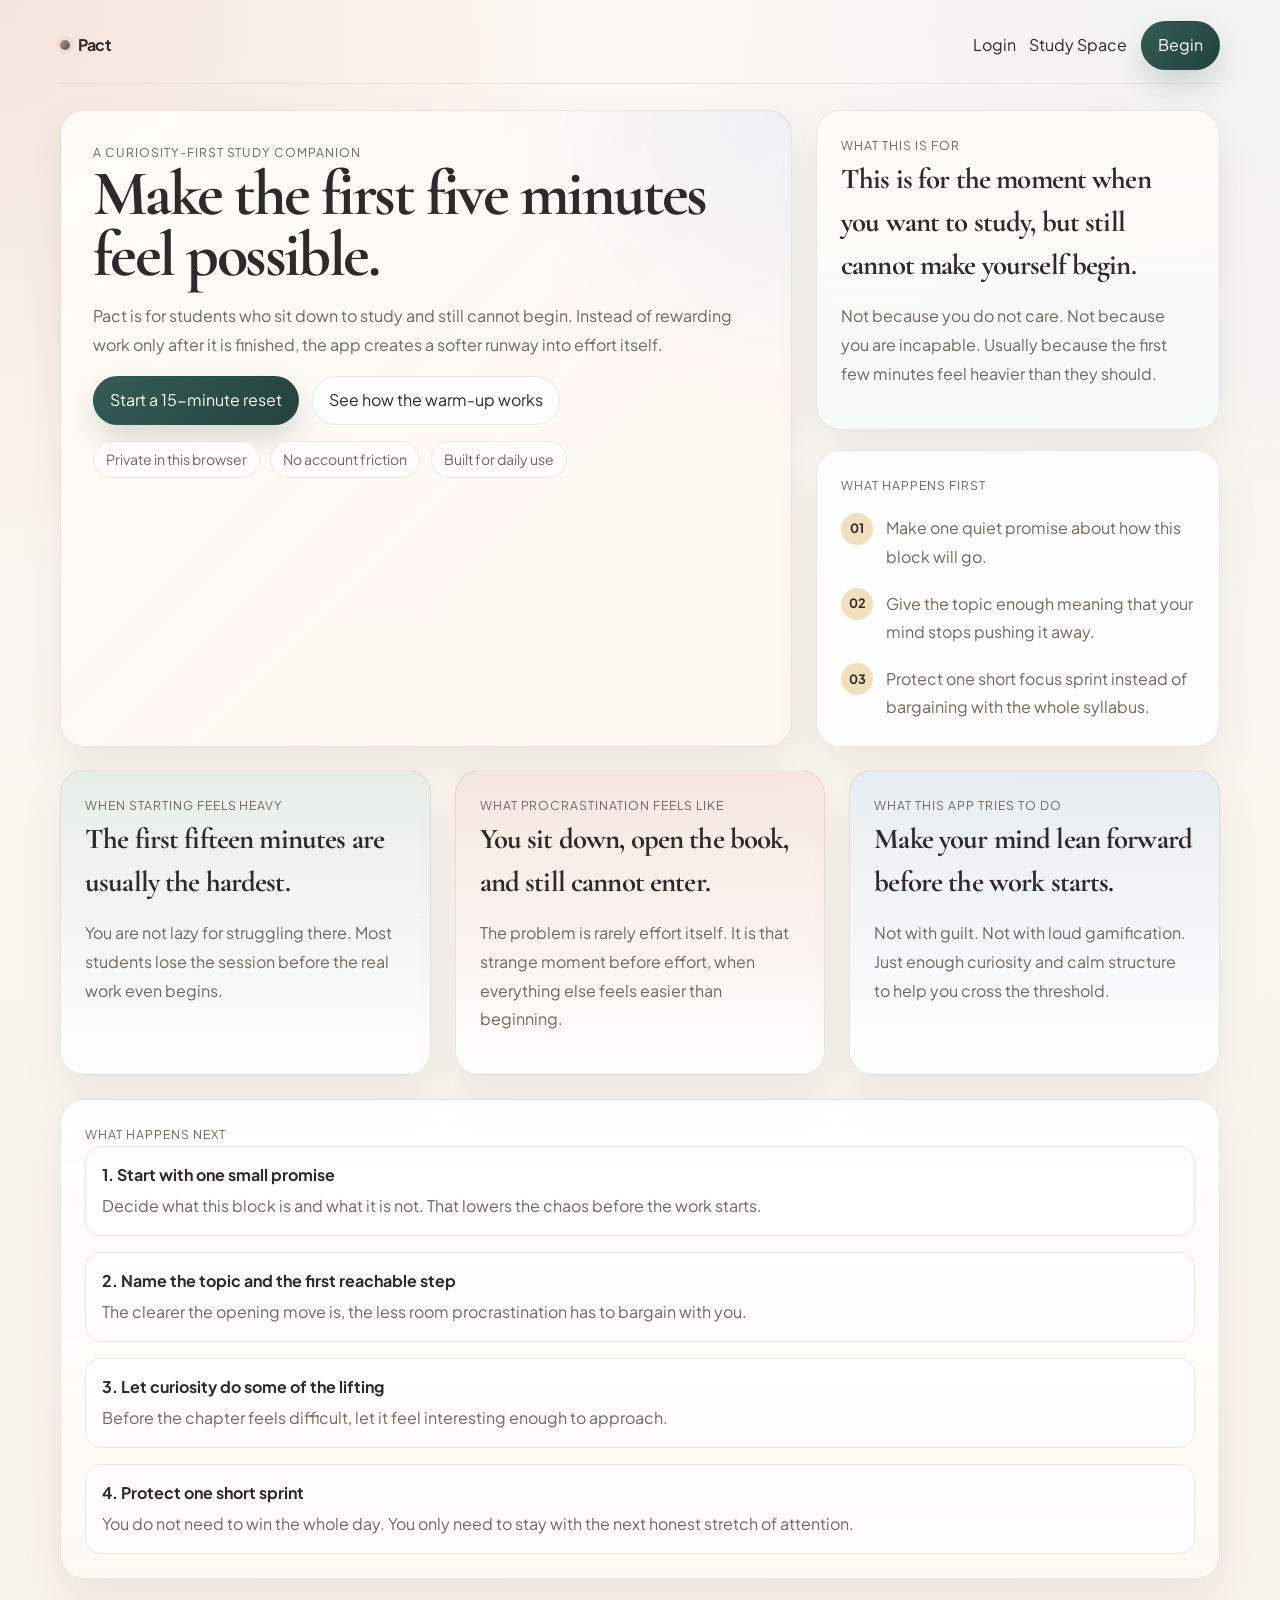
==== index.html @ 49fd5b2f "Add files via upload" ====
<!DOCTYPE html>
<html lang="en">
<head>
  <meta charset="UTF-8">
  <meta name="viewport" content="width=device-width, initial-scale=1.0">
  <title>Pact — Begin gently</title>
  <meta name="description" content="A curiosity-first student study companion for starting gently and staying with the work.">
  <link rel="preconnect" href="https://fonts.googleapis.com">
  <link rel="preconnect" href="https://fonts.gstatic.com" crossorigin>
  <link href="https://fonts.googleapis.com/css2?family=Cormorant+Garamond:wght@500;600;700&family=Plus+Jakarta+Sans:wght@400;500;600;700&display=swap" rel="stylesheet">
  <link rel="icon" type="image/svg+xml" href="./assets/pact-mark.svg">
  <link rel="stylesheet" href="./styles.css">
</head>
<body>
<!-- ═══════════════════════════════════════════ -->
<!-- PAGE: HOME                                  -->
<!-- ═══════════════════════════════════════════ -->
<div id="page-home" class="page-view">
  <div class="page-shell">
    <header class="site-header">
      <a class="brand-mark" href="index.html">Pact</a>
      <nav class="site-nav">
        <a href="login.html">Login</a>
        <a href="app.html">Study Space</a>
        <a class="nav-button" id="homePrimaryCta" href="login.html">Begin</a>
      </nav>
    </header>

    <main class="home-hero-grid">
      <section class="hero-card hero-card-warm reveal">
        <p class="panel-kicker">A curiosity-first study companion</p>
        <h1>Make the first five minutes feel possible.</h1>
        <p class="hero-copy">
          Pact is for students who sit down to study and still cannot begin. Instead of rewarding work only after it is finished,
          the app creates a softer runway into effort itself.
        </p>
        <div class="button-row">
          <a class="primary-button" id="homeHeroCta" href="login.html">Start a 15-minute reset</a>
          <a class="secondary-button" href="hook.html">See how the warm-up works</a>
        </div>
        <div class="trust-row">
          <span class="trust-chip">Private in this browser</span>
          <span class="trust-chip">No account friction</span>
          <span class="trust-chip">Built for daily use</span>
        </div>
      </section>

      <aside class="home-side reveal">
        <section class="panel tone-panel">
          <p class="panel-kicker">What this is for</p>
          <h2>This is for the moment when you want to study, but still cannot make yourself begin.</h2>
          <p>Not because you do not care. Not because you are incapable. Usually because the first few minutes feel heavier than they should.</p>
        </section>
        <section class="panel mini-steps">
          <p class="panel-kicker">What happens first</p>
          <div class="step-list">
            <div class="step-item">
              <span>01</span>
              <p>Make one quiet promise about how this block will go.</p>
            </div>
            <div class="step-item">
              <span>02</span>
              <p>Give the topic enough meaning that your mind stops pushing it away.</p>
            </div>
            <div class="step-item">
              <span>03</span>
              <p>Protect one short focus sprint instead of bargaining with the whole syllabus.</p>
            </div>
          </div>
        </section>
      </aside>
    </main>

    <section class="feature-grid reveal">
      <article class="panel feature-panel accent-sage">
        <p class="panel-kicker">When starting feels heavy</p>
        <h2>The first fifteen minutes are usually the hardest.</h2>
        <p>You are not lazy for struggling there. Most students lose the session before the real work even begins.</p>
      </article>
      <article class="panel feature-panel accent-rose">
        <p class="panel-kicker">What procrastination feels like</p>
        <h2>You sit down, open the book, and still cannot enter.</h2>
        <p>The problem is rarely effort itself. It is that strange moment before effort, when everything else feels easier than beginning.</p>
      </article>
      <article class="panel feature-panel accent-sky">
        <p class="panel-kicker">What this app tries to do</p>
        <h2>Make your mind lean forward before the work starts.</h2>
        <p>Not with guilt. Not with loud gamification. Just enough curiosity and calm structure to help you cross the threshold.</p>
      </article>
    </section>

    <section class="panel page-map reveal">
      <p class="panel-kicker">What happens next</p>
      <div class="focus-order">
        <div class="focus-step">
          <strong>1. Start with one small promise</strong>
          <span>Decide what this block is and what it is not. That lowers the chaos before the work starts.</span>
        </div>
        <div class="focus-step">
          <strong>2. Name the topic and the first reachable step</strong>
          <span>The clearer the opening move is, the less room procrastination has to bargain with you.</span>
        </div>
        <div class="focus-step">
          <strong>3. Let curiosity do some of the lifting</strong>
          <span>Before the chapter feels difficult, let it feel interesting enough to approach.</span>
        </div>
        <div class="focus-step">
          <strong>4. Protect one short sprint</strong>
          <span>You do not need to win the whole day. You only need to stay with the next honest stretch of attention.</span>
        </div>
      </div>
    </section>
  </div>
</div>

<!-- ═══════════════════════════════════════════ -->
<!-- PAGE: LOGIN                                 -->
<!-- ═══════════════════════════════════════════ -->
<div id="page-login" class="page-view">
  <main class="auth-layout auth-layout-warm">
    <a class="brand-mark centered-mark" href="index.html">Pact</a>
    <section class="auth-card reveal">
      <p class="panel-kicker">Name-only entry</p>
      <h1>What should we call you?</h1>
      <p class="auth-copy">
        This saves your name in this browser only. Just enough to make the experience feel personal without adding friction.
      </p>
      <form id="loginForm" class="auth-form">
        <label class="field-label" for="nameInput">Name</label>
        <input id="nameInput" name="name" type="text" maxlength="30" placeholder="Aarav" autocomplete="name" required>
        <button class="primary-button full-width" type="submit">Continue to your study space</button>
      </form>

      <div id="returningUserCard" class="returning-user" hidden>
        <p class="field-label">Already saved here</p>
        <p id="returningUserText" class="returning-name"></p>
        <div class="button-row narrow">
          <a class="secondary-button" href="app.html">Continue</a>
          <button id="resetUserButton" class="ghost-button" type="button">Use a different name</button>
        </div>
      </div>

      <p class="hand-note hand-note-center">the quieter the entry, the easier it is to begin</p>
    </section>
  </main>
</div>

<!-- ═══════════════════════════════════════════ -->
<!-- PAGE: APP (dashboard)                       -->
<!-- ═══════════════════════════════════════════ -->
<div id="page-app" class="page-view">
  <div class="page-shell">
    <header class="site-header">
      <a class="brand-mark" href="index.html">Pact</a>
      <nav class="site-nav">
        <a href="index.html">Home</a>
        <a href="hook.html">Warm-up</a>
        <a href="session.html">Focus Sprint</a>
        <button id="clearIdentityButton" class="ghost-button compact" type="button">Switch name</button>
      </nav>
    </header>

    <main class="dashboard-layout">
      <section class="dashboard-main">
        <div id="appNotice" class="notice-banner" hidden></div>

        <section class="panel intro-panel reveal soft-gradient-card">
          <p class="panel-kicker">Start here</p>
          <h1 id="appGreeting">One clear beginning is enough.</h1>
          <p id="appSubcopy" class="hero-copy">
            Set the pact, choose the topic, pick a short block, and decide the first reachable step. Then the focus sprint takes over.
          </p>
        </section>

        <section class="panel reveal">
          <div class="panel-head">
            <div>
              <p class="panel-kicker">1. Make the block cleaner</p>
              <h2>The Pact</h2>
            </div>
            <span id="supportBadge" class="status-badge">More support</span>
          </div>
          <label class="field-label" for="pactInput">What will make this block easier to protect?</label>
          <textarea id="pactInput" rows="4" placeholder="Phone in another room. No music for the first 15 minutes. One tab only. I begin with the first example before I judge how I feel."></textarea>
          <div class="chip-row">
            <button class="chip suggestion-chip" type="button" data-value="Phone stays out of reach.">Phone away</button>
            <button class="chip suggestion-chip" type="button" data-value="No music during the first focus block.">No music</button>
            <button class="chip suggestion-chip" type="button" data-value="Only one study tab stays open.">One tab only</button>
            <button class="chip suggestion-chip" type="button" data-value="I start with the hardest five minutes first.">Hardest five minutes first</button>
          </div>
        </section>

        <section class="panel reveal">
          <div class="panel-head">
            <div>
              <p class="panel-kicker">2. Choose the target</p>
              <h2>Topic and sprint length</h2>
            </div>
          </div>

          <div class="form-grid">
            <div class="field">
              <label class="field-label" for="subjectSelect">Subject</label>
              <select id="subjectSelect">
                <option value="mathematics">Mathematics</option>
                <option value="physics">Physics</option>
                <option value="chemistry">Chemistry</option>
                <option value="biology">Biology</option>
                <option value="history">History</option>
                <option value="literature">Literature</option>
                <option value="economics">Economics</option>
                <option value="general">General</option>
              </select>
            </div>
            <div class="field field-wide">
              <label class="field-label" for="topicInput">Topic</label>
              <input id="topicInput" type="text" placeholder="Complex Numbers">
            </div>
          </div>

          <div class="duration-panel">
            <div class="duration-copy">
              <p class="field-label">Sprint length</p>
              <p class="helper-text">If starting feels hard today, begin with 15 minutes. You can always do another block after.</p>
            </div>
            <div class="duration-meter">
              <input id="durationRange" type="range" min="15" max="60" step="5" value="25">
              <div class="duration-badge"><span id="durationValue">25</span> min</div>
            </div>
          </div>

          <div class="hook-preview-grid">
            <div id="hookPreviewCard" class="hook-card expanded-hook-card">
              <p class="eyebrow">Why this might be worth opening</p>
              <h3 id="hookPreviewTitle">Give the chapter a reason to matter first.</h3>
              <p id="hookPreviewText">The warm-up turns the topic into something your brain can lean toward before the effort begins.</p>
            </div>
            <div class="preview-actions">
              <a class="secondary-button full-width" id="openHookButton" href="hook.html">Open curiosity warm-up</a>
              <p class="hand-note hand-note-small">interest first, resistance second</p>
            </div>
          </div>
        </section>

        <section class="panel reveal">
          <div class="panel-head">
            <div>
              <p class="panel-kicker">3. Lower the first barrier</p>
              <h2>Pick the first reachable step</h2>
            </div>
          </div>

          <div class="task-entry">
            <input id="taskInput" type="text" placeholder="What's the smallest thing you can start right now?">
            <button id="addTaskButton" class="primary-button" type="button">Add step</button>
          </div>
          <ul id="draftTaskList" class="task-list"></ul>

          <div class="button-row">
            <button id="startSessionButton" class="primary-button" type="button">Start this focus sprint</button>
            <button id="resetDraftButton" class="ghost-button" type="button">Clear setup</button>
          </div>
        </section>
      </section>

      <aside class="app-sidebar">
        <section class="panel reveal">
          <p class="panel-kicker">Quiet record</p>
          <div class="metric-grid">
            <div class="metric-card accent-sage">
              <span class="metric-value" id="streakValue">0</span>
              <span class="metric-label">streak</span>
            </div>
            <div class="metric-card accent-rose">
              <span class="metric-value" id="sessionCountValue">0</span>
              <span class="metric-label">sessions</span>
            </div>
          </div>
          <div class="metric-card xp-card accent-sky">
            <div class="xp-ring">
              <svg viewBox="0 0 120 120" aria-hidden="true">
                <circle class="ring-track" cx="60" cy="60" r="46"></circle>
                <circle id="xpRingProgress" class="ring-progress" cx="60" cy="60" r="46"></circle>
              </svg>
              <div class="xp-ring-center">
                <span class="metric-label">level</span>
                <strong id="levelValue" class="ring-level">1</strong>
              </div>
            </div>
            <div class="xp-copy">
              <p class="panel-kicker">Experience</p>
              <h3 id="xpHeadline">Three focus blocks to level 2.</h3>
              <p id="xpSubcopy" class="sidebar-copy">Each full 25-minute block adds 100 XP. Every 300 XP lifts you one level.</p>
              <div class="xp-meta">
                <span id="xpTotalValue">0 XP</span>
                <span id="xpRingLabel">0 / 300 XP this level</span>
              </div>
            </div>
          </div>
        </section>

        <section class="panel reveal">
          <p class="panel-kicker">Your arc</p>
          <h2 id="supportTitle">More support right now</h2>
          <p id="supportDescription" class="sidebar-copy">
            Early on, the app gives a little more scaffolding because starting cleanly still needs support.
          </p>
          <div id="graduationNote" class="graduation-note">
            Keep showing up. The app gets quieter as your own momentum gets stronger.
          </div>
        </section>

        <section class="panel reveal">
          <p class="panel-kicker">Recent sessions</p>
          <ul id="recentSessionsList" class="session-history"></ul>
        </section>
      </aside>
    </main>
  </div>
</div>

<!-- ═══════════════════════════════════════════ -->
<!-- PAGE: HOOK (curiosity)                      -->
<!-- ═══════════════════════════════════════════ -->
<div id="page-hook" class="page-view">
  <div class="page-shell">
    <header class="site-header">
      <a class="brand-mark" href="index.html">Pact</a>
      <nav class="site-nav">
        <a href="app.html">Study Space</a>
        <a href="session.html">Focus Sprint</a>
        <button id="hookSwitchIdentityButton" class="ghost-button compact" type="button">Switch name</button>
      </nav>
    </header>

    <main class="hook-layout">
      <section class="hook-main">
        <div id="hookNotice" class="notice-banner" hidden></div>

        <section class="panel hook-hero reveal">
          <p class="panel-kicker" id="hookTopicLabel">Curiosity warm-up</p>
          <h1 id="hookTitle">Make the chapter feel worth approaching.</h1>
          <p class="hook-short" id="hookShortText">Set a topic in the study space and this page will turn it into a stronger invitation.</p>
          <p class="hero-copy" id="hookLongText">
            The goal here is not to explain the whole chapter. It is to give the brain something intriguing enough to lean toward before the work begins.
          </p>
        </section>

        <section class="hook-info-grid reveal">
          <article class="panel accent-sage">
            <p class="panel-kicker">What makes this beautiful</p>
            <p id="hookBeautyText">The beautiful part of a topic is usually the moment when scattered facts suddenly become one coherent picture.</p>
          </article>
          <article class="panel accent-sky">
            <p class="panel-kicker">What to watch for today</p>
            <p id="hookLensText">A good study lens tells the student what to look for while reading or solving, so attention stops feeling random.</p>
          </article>
          <article class="panel accent-rose">
            <p class="panel-kicker">Why this pays off</p>
            <p id="hookPayoffText">When effort is attached to meaning, memory usually sticks better and starting the next session gets easier too.</p>
          </article>
        </section>

        <section class="panel reveal">
          <div class="panel-head">
            <div>
              <p class="panel-kicker">Visual doorway</p>
              <h2 id="hookVisualTitle">A simple visual can make the idea feel graspable.</h2>
            </div>
          </div>
          <div id="hookVisualGraphic" class="visual-stage"></div>
          <p id="hookVisualCaption" class="visual-caption">The visual updates with the chosen topic whenever the app knows how to map it clearly.</p>
        </section>
      </section>

      <aside class="hook-side">
        <section class="panel reveal">
          <p class="panel-kicker">What you are about to study</p>
          <h2 id="hookTopicName">Nothing chosen yet</h2>
          <p id="hookStateHint" class="sidebar-copy">
            Go to the study space, choose a subject and topic, then return here.
          </p>
          <div class="button-row">
            <a class="secondary-button" href="app.html">Back to study space</a>
            <button id="startFromHookButton" class="primary-button" type="button">Start this focus sprint</button>
          </div>
        </section>

        <section class="panel reveal">
          <p class="panel-kicker">How the session will end</p>
          <p id="hookChallengePreview" class="sidebar-copy">
            The end-of-session retrieval question will appear here once the app knows the topic.
          </p>
          <p class="hand-note hand-note-small">begin with interest, end with proof</p>
        </section>
      </aside>
    </main>
  </div>
</div>

<!-- ═══════════════════════════════════════════ -->
<!-- PAGE: SESSION (focus)                       -->
<!-- ═══════════════════════════════════════════ -->
<div id="page-session" class="page-view">
  <div class="page-shell">
    <header class="site-header">
      <a class="brand-mark" href="index.html">Pact</a>
      <nav class="site-nav">
        <a href="app.html">Study Space</a>
        <a href="hook.html">Warm-up</a>
        <button id="sessionSwitchIdentityButton" class="ghost-button compact" type="button">Switch name</button>
      </nav>
    </header>

    <main class="session-layout">
      <section class="session-main">
        <div id="sessionNotice" class="notice-banner" hidden></div>

        <section id="sessionEmptyState" class="panel reveal" hidden>
          <p class="panel-kicker">No focus sprint yet</p>
          <h1>Set up the next block first.</h1>
          <p class="hero-copy">
            The focus sprint becomes available once the pact, topic, sprint length, and first steps are ready.
          </p>
          <div class="button-row">
            <a class="primary-button" href="app.html">Set up a focus sprint</a>
            <a class="secondary-button" href="hook.html">Open curiosity warm-up</a>
          </div>
        </section>

        <section id="sessionLivePanel" class="panel reveal" hidden>
          <div class="panel-head">
            <div>
              <p class="panel-kicker" id="sessionSubjectLabel">Focus sprint</p>
              <h1 id="sessionTopicTitle">Current topic</h1>
              <p id="sessionHookReminder" class="hero-copy">
                The warm-up stays here as a quiet anchor while you work.
              </p>
            </div>
            <div class="session-timer-card">
              <div class="timer-dial">
                <svg viewBox="0 0 220 220" aria-hidden="true">
                  <circle class="timer-dial-track" cx="110" cy="110" r="88"></circle>
                  <circle id="sessionDialProgress" class="timer-dial-progress" cx="110" cy="110" r="88"></circle>
                </svg>
                <div class="timer-dial-center">
                  <span class="session-timer-label">remaining</span>
                  <strong id="remainingTimer">25:00</strong>
                  <small id="elapsedTimer">elapsed 00:00</small>
                </div>
              </div>
              <div class="session-progress-meta">
                <span id="sessionDurationText">25 minute block</span>
                <span id="nextCheckInText">Next check-in in 15:00</span>
              </div>
            </div>
          </div>

          <div class="session-overview">
            <div class="overview-item">
              <span class="meta-label">Check-ins</span>
              <strong id="checkInCount">0</strong>
            </div>
            <div class="overview-item">
              <span class="meta-label">What to hold onto</span>
              <strong id="liveSupportLabel">Curiosity hook</strong>
            </div>
            <div class="overview-item">
              <span class="meta-label">Today's pact</span>
              <strong id="sessionPactSummary">-</strong>
            </div>
          </div>

          <div class="hook-card live-hook-card">
            <p id="liveSupportText">When the session starts, the hook and later responses will live here.</p>
          </div>

          <div class="panel subtle-panel">
            <div class="panel-head compact-head">
              <div>
                <p class="panel-kicker">What you can do next</p>
                <h3>Keep the next step reachable</h3>
              </div>
            </div>
            <ul id="liveTaskList" class="task-list compact-list"></ul>
          </div>

          <div id="checkInPrompt" class="checkin-card" hidden>
            <p class="eyebrow">State check-in</p>
            <h3>How is your attention right now?</h3>
            <p class="helper-text">1 is flat and resistant. 10 is absorbed and steady.</p>
            <div id="ratingGrid" class="rating-grid"></div>
          </div>

          <div id="thermostatCard" class="thermostat-card" hidden>
            <p id="thermostatLabel" class="eyebrow">Thermostat response</p>
            <h3 id="thermostatTitle">A small spark</h3>
            <p id="thermostatMessage"></p>
          </div>

          <div class="button-row">
            <button id="manualCheckInButton" class="secondary-button" type="button">Check your state</button>
            <button id="endSessionButton" class="primary-button" type="button">Finish focus sprint</button>
          </div>
        </section>

        <section id="wrapPanel" class="panel reveal" hidden>
          <div class="panel-head">
            <div>
              <p class="panel-kicker">Close the loop</p>
              <h2>Retrieval and reflection</h2>
            </div>
          </div>

          <div class="wrap-question">
            <p class="field-label">Challenge question</p>
            <p id="challengeQuestion" class="challenge-copy"></p>
          </div>

          <label class="field-label" for="answerInput">What can you retrieve now?</label>
          <textarea id="answerInput" rows="5" placeholder="Write the strongest answer you can before revealing the guidance."></textarea>

          <div class="button-row">
            <button id="revealCuesButton" class="secondary-button" type="button">Reveal what a strong answer should touch</button>
          </div>

          <div id="answerCuesCard" class="answer-cues" hidden>
            <p class="eyebrow">Strong answers usually include</p>
            <p id="answerCuesText"></p>
          </div>

          <label class="field-label" for="reflectionInput">What surprised you today?</label>
          <textarea id="reflectionInput" rows="3" placeholder="One sentence is enough."></textarea>

          <div class="button-row">
            <button id="saveSessionButton" class="primary-button" type="button">Save this session</button>
            <a class="ghost-button" href="app.html">Back to study space</a>
          </div>
        </section>
      </section>

      <aside class="session-side">
        <section class="panel reveal">
          <p class="panel-kicker">During the block</p>
          <h2>Stay with the next honest step.</h2>
          <p class="sidebar-copy">
            The focus sprint is intentionally quieter than the study space. The warm-up has already done its job. Now the work gets room.
          </p>
          <p class="hand-note hand-note-small">reward the effort, not just the finish</p>
        </section>
      </aside>
    </main>
  </div>
</div>

<!-- ═══════════════════════════════════════════ -->
<script src="./script.js"></script>
<script src="./ai.js"></script>
</body>
</html>
---- styles.css ----
﻿/* â”€â”€ styles.css â”€â”€ verbatim â”€â”€â”€â”€â”€â”€â”€â”€â”€â”€â”€â”€â”€â”€â”€â”€â”€â”€â”€â”€ */
:root {
  --space-1: 8px;
  --space-2: 16px;
  --space-3: 24px;
  --space-4: 32px;
  --space-5: 48px;
  --bg: #f8f3ec;
  --surface: rgba(255, 255, 255, 0.88);
  --surface-strong: #ffffff;
  --surface-muted: rgba(255, 250, 246, 0.8);
  --text: #2d2a29;
  --muted: #6f6761;
  --border: rgba(92, 78, 68, 0.12);
  --border-strong: rgba(92, 78, 68, 0.2);
  --accent: #355c56;
  --accent-deep: #24413d;
  --rose: #d58d7b;
  --rose-soft: #f4dfd7;
  --sage: #dce9e2;
  --sky: #dce8f3;
  --amber: #f1dfbd;
  --shadow: 0 18px 44px rgba(62, 51, 43, 0.08);
  --radius-lg: 24px;
  --radius-md: 16px;
  --radius-sm: 12px;
  --font-sans: "Plus Jakarta Sans", "Segoe UI", sans-serif;
  --font-serif: "Cormorant Garamond", Georgia, serif;
  --font-script: "Cormorant Garamond", Georgia, serif;
}

* { box-sizing: border-box; }

html { scroll-behavior: smooth; }

body {
  margin: 0;
  min-height: 100vh;
  color: var(--text);
  font-family: var(--font-sans);
  line-height: 1.5;
  background:
    radial-gradient(circle at top left, rgba(213, 141, 123, 0.18), transparent 28%),
    radial-gradient(circle at top right, rgba(220, 232, 243, 0.32), transparent 30%),
    linear-gradient(180deg, #fcf8f3 0%, var(--bg) 100%);
}

a { color: inherit; text-decoration: none; }

button, input, select, textarea { font: inherit; }
button { cursor: pointer; }

textarea, input, select {
  width: 100%;
  border: 1px solid var(--border);
  border-radius: var(--radius-sm);
  background: rgba(255, 255, 255, 0.86);
  color: var(--text);
  padding: 0.95rem 1rem;
  transition: border-color 180ms ease, box-shadow 180ms ease, transform 180ms ease;
}

textarea:focus, input:focus, select:focus {
  outline: none;
  border-color: rgba(53, 92, 86, 0.4);
  box-shadow: 0 0 0 4px rgba(53, 92, 86, 0.08);
}

textarea { resize: vertical; min-height: 110px; }

input[type="range"] { padding: 0; border: none; background: transparent; box-shadow: none; }

[hidden] { display: none !important; }

.page-shell {
  width: min(1160px, calc(100% - 2rem));
  margin: 0 auto;
  padding: 1.3rem 0 3rem;
}

.site-header {
  display: flex;
  align-items: center;
  justify-content: space-between;
  gap: 1rem;
  margin-bottom: 1.6rem;
  padding-bottom: 0.85rem;
  border-bottom: 1px solid var(--border);
}

.site-nav {
  display: flex;
  align-items: center;
  gap: 0.85rem;
  flex-wrap: wrap;
}

.brand-mark {
  display: inline-flex;
  align-items: center;
  gap: 0.5rem;
  font-weight: 700;
  letter-spacing: -0.02em;
  position: relative;
}

.brand-mark::before {
  content: "";
  width: 10px;
  height: 10px;
  border-radius: 50%;
  background: linear-gradient(135deg, var(--rose) 0%, var(--accent) 100%);
  box-shadow: 0 0 0 4px rgba(213, 141, 123, 0.12);
}

.centered-mark { margin-bottom: 1.3rem; }

.hero-card, .panel, .auth-card {
  border: 1px solid var(--border);
  border-radius: var(--radius-lg);
  background: var(--surface);
  backdrop-filter: blur(10px);
  box-shadow: var(--shadow);
  transition: border-color 180ms ease, box-shadow 180ms ease, transform 180ms ease;
}

.hero-card, .auth-card { padding: var(--space-4); }
.panel { padding: var(--space-3); }

.panel:hover, .hero-card:hover, .auth-card:hover {
  border-color: var(--border-strong);
  box-shadow: 0 22px 54px rgba(62, 51, 43, 0.1);
}

.hero-card h1, .auth-card h1, .intro-panel h1, .hook-hero h1,
#sessionLivePanel h1, #sessionEmptyState h1 {
  margin: 0.2rem 0 1rem;
  font-family: var(--font-serif);
  font-size: clamp(2.6rem, 5vw, 4.6rem);
  font-weight: 700;
  line-height: 0.95;
  letter-spacing: -0.04em;
}

.panel h2, .panel h3 {
  margin: 0;
  font-family: var(--font-serif);
  font-weight: 700;
  letter-spacing: -0.03em;
}

.panel h2 { font-size: 1.8rem; }
.panel h3 { font-size: 1.3rem; }

.hero-copy, .auth-copy, .sidebar-copy, .hook-short, .panel p {
  line-height: 1.8;
  color: var(--muted);
}

.hero-copy { max-width: 60ch; }

.eyebrow, .panel-kicker, .meta-label, .field-label, .metric-label, .helper-text {
  margin: 0;
  font-size: 0.76rem;
  letter-spacing: 0.08em;
  text-transform: uppercase;
  color: var(--muted);
}

.button-row {
  display: flex;
  align-items: center;
  gap: 0.8rem;
  flex-wrap: wrap;
}

.button-row.narrow { justify-content: flex-start; }

.primary-button, .secondary-button, .ghost-button, .nav-button, .chip {
  display: inline-flex;
  align-items: center;
  justify-content: center;
  min-height: 42px;
  padding: 0.72rem 1rem;
  border-radius: 999px;
  border: 1px solid transparent;
  transition: transform 180ms ease, box-shadow 180ms ease, background 180ms ease, border-color 180ms ease;
}

.primary-button, .nav-button {
  background: linear-gradient(135deg, var(--accent) 0%, var(--accent-deep) 100%);
  color: #fffdf8;
  box-shadow: 0 14px 30px rgba(36, 65, 61, 0.18);
}

.secondary-button {
  background: rgba(255, 255, 255, 0.9);
  color: var(--text);
  border-color: var(--border);
}

.ghost-button, .chip {
  background: var(--surface-muted);
  color: var(--text);
  border-color: var(--border);
}

.compact { min-height: 38px; padding-inline: 0.9rem; }
.full-width { width: 100%; }

.primary-button:hover, .secondary-button:hover, .ghost-button:hover, .nav-button:hover, .chip:hover {
  transform: translateY(-1px);
  box-shadow: 0 10px 22px rgba(62, 51, 43, 0.08);
}

.hand-note { margin: 1rem 0 0; font-family: var(--font-script); font-style: italic; font-size: 1.15rem; color: var(--accent); }
.hand-note-center { text-align: center; }
.hand-note-small { font-size: 1.02rem; }

.trust-row {
  display: flex;
  flex-wrap: wrap;
  gap: 0.65rem;
  margin-top: 1rem;
}

.trust-chip {
  display: inline-flex;
  align-items: center;
  min-height: 34px;
  padding: 0.45rem 0.75rem;
  border-radius: 999px;
  border: 1px solid var(--border);
  background: rgba(255, 255, 255, 0.78);
  color: var(--muted);
  font-size: 0.88rem;
}

.home-hero-grid, .dashboard-layout, .hook-layout, .session-layout {
  display: grid;
  gap: var(--space-3);
}

.home-hero-grid {
  grid-template-columns: minmax(0, 1.45fr) minmax(280px, 0.8fr);
  margin-bottom: 1.4rem;
}

.dashboard-layout, .hook-layout, .session-layout {
  grid-template-columns: minmax(0, 1.45fr) minmax(280px, 0.75fr);
}

.home-side, .dashboard-main, .app-sidebar, .hook-main, .hook-side, .session-main, .session-side {
  display: grid;
  gap: 1.25rem;
  align-content: start;
}

.hero-card-warm {
  background:
    radial-gradient(circle at top right, rgba(220, 232, 243, 0.48), transparent 30%),
    linear-gradient(135deg, rgba(255, 251, 247, 0.96), rgba(255, 246, 240, 0.92));
}

.soft-gradient-card {
  background:
    radial-gradient(circle at top right, rgba(220, 232, 243, 0.4), transparent 30%),
    radial-gradient(circle at bottom left, rgba(220, 233, 226, 0.35), transparent 28%),
    rgba(255, 255, 255, 0.9);
}

.tone-panel { background: linear-gradient(180deg, rgba(255, 250, 246, 0.95), rgba(244, 251, 248, 0.88)); }

.mini-steps .step-list { display: grid; gap: var(--space-2); margin-top: var(--space-2); }

.step-item { display: grid; grid-template-columns: auto 1fr; gap: 0.8rem; align-items: start; }

.step-item span {
  display: inline-flex;
  align-items: center;
  justify-content: center;
  width: 2rem;
  height: 2rem;
  border-radius: 50%;
  background: var(--amber);
  font-size: 0.8rem;
  font-weight: 700;
  color: var(--text);
}

.step-item p { margin: 0.1rem 0 0; }

.feature-grid { display: grid; grid-template-columns: repeat(3, minmax(0, 1fr)); gap: var(--space-3); margin-bottom: var(--space-3); }

.feature-panel, .metric-card, .accent-sage, .accent-rose, .accent-sky { position: relative; overflow: hidden; }

.accent-sage { background: linear-gradient(180deg, rgba(220, 233, 226, 0.62), rgba(255, 255, 255, 0.9)); }
.accent-rose { background: linear-gradient(180deg, rgba(244, 223, 215, 0.66), rgba(255, 255, 255, 0.9)); }
.accent-sky  { background: linear-gradient(180deg, rgba(220, 232, 243, 0.62), rgba(255, 255, 255, 0.9)); }

.page-map { background: linear-gradient(180deg, rgba(255, 255, 255, 0.92), rgba(255, 249, 244, 0.88)); }

.map-grid {
  display: grid;
  grid-template-columns: repeat(4, minmax(0, 1fr));
  gap: var(--space-2);
  margin-top: var(--space-2);
}

.map-card {
  padding: 1rem;
  border-radius: var(--radius-md);
  background: rgba(255, 255, 255, 0.74);
  border: 1px solid var(--border);
}

.map-card strong, .map-card span { display: block; }
.map-card span { margin-top: 0.35rem; color: var(--muted); line-height: 1.65; }

.auth-layout { display: grid; place-items: center; min-height: 100vh; padding: 1.2rem; }

.auth-layout-warm {
  background:
    radial-gradient(circle at top left, rgba(220, 233, 226, 0.3), transparent 26%),
    radial-gradient(circle at bottom right, rgba(244, 223, 215, 0.5), transparent 28%);
}

.auth-card { width: min(560px, 100%); }
.auth-form { display: grid; gap: 1rem; margin-top: 1.2rem; }

.returning-user { margin-top: 1.2rem; padding-top: 1rem; border-top: 1px solid var(--border); }
.returning-name { margin: 0.35rem 0 1rem; color: var(--text); font-family: var(--font-serif); font-size: 1.8rem; }

.notice-banner {
  padding: 1rem 1.1rem;
  border: 1px solid rgba(53, 92, 86, 0.18);
  border-radius: var(--radius-md);
  background: rgba(220, 233, 226, 0.72);
  color: var(--text);
  animation: floatIn 220ms ease both;
}

.panel-head {
  display: flex;
  align-items: flex-start;
  justify-content: space-between;
  gap: 1rem;
  margin-bottom: 1rem;
}

.compact-head { margin-bottom: 0.75rem; }

.status-badge {
  display: inline-flex;
  align-items: center;
  padding: 0.5rem 0.78rem;
  border-radius: 999px;
  background: rgba(220, 233, 226, 0.7);
  color: var(--accent);
  border: 1px solid var(--border);
  font-size: 0.8rem;
  font-weight: 600;
}

.chip-row { display: flex; flex-wrap: wrap; gap: 0.65rem; margin-top: 1rem; }
.chip { min-height: 38px; padding: 0.6rem 0.9rem; }

.form-grid { display: grid; grid-template-columns: 220px minmax(0, 1fr); gap: 1rem; }
.field { display: grid; gap: 0.5rem; }

.duration-panel {
  display: grid;
  gap: 0.9rem;
  margin: 1.25rem 0;
  padding: 1rem;
  border-radius: var(--radius-md);
  background: linear-gradient(180deg, rgba(255, 250, 246, 0.9), rgba(244, 251, 248, 0.85));
  border: 1px solid var(--border);
}

.duration-meter { display: grid; grid-template-columns: minmax(0, 1fr) auto; gap: 1rem; align-items: center; }

.duration-badge {
  min-width: 88px;
  padding: 0.8rem 0.95rem;
  border-radius: 999px;
  background: rgba(255, 255, 255, 0.9);
  border: 1px solid var(--border);
  text-align: center;
  font-weight: 700;
}

.duration-badge span { font-size: 1.2rem; }

.hook-preview-grid { display: grid; grid-template-columns: minmax(0, 1fr) 220px; gap: 1rem; align-items: start; }

.hook-card, .thermostat-card, .answer-cues, .graduation-note, .metric-card,
.checkin-card, .subtle-panel, .session-timer-card, .quote-box, .visual-stage {
  border: 1px solid var(--border);
  border-radius: var(--radius-md);
  background: var(--surface-muted);
}

.hook-card, .thermostat-card, .answer-cues, .checkin-card, .subtle-panel, .session-timer-card, .visual-stage {
  padding: 1.1rem;
}

.expanded-hook-card h3 { margin-top: 0.45rem; }
.preview-actions { display: grid; gap: 0.75rem; }

.task-entry { display: grid; grid-template-columns: minmax(0, 1fr) auto; gap: 0.8rem; margin-bottom: 1rem; }

.task-list, .session-history { list-style: none; padding: 0; margin: 0; display: grid; gap: 0.75rem; }

.task-item, .session-entry {
  display: grid;
  gap: 0.45rem;
  padding: 0.95rem 1rem;
  border: 1px solid var(--border);
  border-radius: var(--radius-md);
  background: rgba(255, 255, 255, 0.86);
}

.task-row { display: flex; align-items: center; gap: 0.8rem; }
.task-checkbox { width: 18px; height: 18px; accent-color: var(--accent); }
.task-text { flex: 1; line-height: 1.5; }
.task-text.completed { color: var(--muted); text-decoration: line-through; }
.task-remove { border: none; background: transparent; color: var(--muted); font-size: 0.92rem; padding: 0; }

.metric-grid { display: grid; grid-template-columns: repeat(2, minmax(0, 1fr)); gap: 0.8rem; margin-top: 0.7rem; }
.metric-card { padding: 1rem; display: grid; gap: 0.3rem; }
.metric-value { font-family: var(--font-serif); font-size: 2.4rem; letter-spacing: -0.05em; }
.xp-card {
  margin-top: 0.8rem;
  grid-template-columns: 132px minmax(0, 1fr);
  align-items: center;
  gap: 1rem;
  background: linear-gradient(180deg, rgba(220, 232, 243, 0.72), rgba(255, 255, 255, 0.92));
}

.xp-ring, .timer-dial {
  position: relative;
  display: grid;
  place-items: center;
}

.xp-ring {
  width: 132px;
  aspect-ratio: 1;
}

.xp-ring svg, .timer-dial svg {
  width: 100%;
  height: 100%;
  transform: rotate(-90deg);
}

.ring-track, .ring-progress, .timer-dial-track, .timer-dial-progress {
  fill: none;
  stroke-linecap: round;
}

.ring-track {
  stroke: rgba(53, 92, 86, 0.12);
  stroke-width: 10;
}

.ring-progress {
  stroke: var(--accent);
  stroke-width: 10;
  transition: stroke-dashoffset 220ms ease;
}

.xp-ring-center, .timer-dial-center {
  position: absolute;
  inset: 0;
  display: grid;
  place-content: center;
  text-align: center;
}

.xp-ring-center { gap: 0.18rem; }

.ring-level {
  font-family: var(--font-serif);
  font-size: 2.9rem;
  line-height: 0.9;
  letter-spacing: -0.05em;
}

.xp-copy { display: grid; gap: 0.45rem; }
.xp-copy h3 { margin-top: 0.1rem; }

.xp-meta {
  display: flex;
  flex-wrap: wrap;
  gap: 0.65rem;
  margin-top: 0.15rem;
  color: var(--muted);
  font-size: 0.92rem;
}

.graduation-note { margin-top: 1rem; padding: 1rem; line-height: 1.7; color: var(--muted); }

.session-entry strong { font-size: 1rem; }
.session-entry small  { color: var(--muted); }

.hook-hero .hook-short { margin-top: -0.15rem; color: var(--text); font-size: 1.1rem; }

.hook-info-grid { display: grid; grid-template-columns: repeat(3, minmax(0, 1fr)); gap: 1rem; }

.visual-stage {
  display: grid;
  place-items: center;
  min-height: 320px;
  background:
    radial-gradient(circle at top left, rgba(220, 233, 226, 0.35), transparent 32%),
    rgba(255, 252, 248, 0.9);
}

.visual-stage svg { max-width: 100%; height: auto; }
.visual-caption { margin: 0.85rem 0 0; }

.session-timer-card {
  min-width: 240px;
  display: grid;
  justify-items: center;
  gap: 0.9rem;
  text-align: center;
  background: linear-gradient(180deg, rgba(220, 232, 243, 0.52), rgba(255, 255, 255, 0.9));
}

.timer-dial {
  width: min(220px, 100%);
  aspect-ratio: 1;
}

.timer-dial-track {
  stroke: rgba(53, 92, 86, 0.12);
  stroke-width: 12;
}

.timer-dial-progress {
  stroke: var(--rose);
  stroke-width: 12;
  transition: stroke-dashoffset 600ms linear;
}

.timer-dial-center {
  padding: 2rem;
  gap: 0.3rem;
}

.session-timer-label { display: block; font-size: 0.72rem; text-transform: uppercase; letter-spacing: 0.08em; color: var(--muted); }

.session-timer-card strong { display: block; margin-top: 0.15rem; font-family: var(--font-serif); font-size: 3rem; line-height: 0.9; }
.session-timer-card small  { display: block; color: var(--muted); }

.session-progress-meta {
  display: grid;
  gap: 0.35rem;
  justify-items: center;
  color: var(--muted);
  font-size: 0.92rem;
}

.session-overview { display: grid; grid-template-columns: repeat(3, minmax(0, 1fr)); gap: 0.8rem; margin-bottom: 1rem; }

.overview-item {
  padding: 0.95rem 1rem;
  border: 1px solid var(--border);
  border-radius: var(--radius-md);
  background: rgba(255, 255, 255, 0.85);
}

.overview-item strong { display: block; margin-top: 0.45rem; font-size: 1rem; }

.compact-list .task-item { padding: 0.82rem 0.9rem; }

.rating-grid { display: grid; grid-template-columns: repeat(5, minmax(0, 1fr)); gap: 0.6rem; margin-top: 1rem; }

.rating-button {
  min-height: 54px;
  border: 1px solid var(--border);
  border-radius: 16px;
  background: rgba(255, 255, 255, 0.9);
  font-weight: 700;
  color: var(--text);
}

.rating-button:hover { background: var(--sage); transform: translateY(-1px); }

.focus-order {
  display: grid;
  gap: var(--space-2);
}

.focus-step {
  padding: 1rem;
  border-radius: var(--radius-md);
  border: 1px solid var(--border);
  background: rgba(255, 255, 255, 0.74);
}

.focus-step strong,
.focus-step span {
  display: block;
}

.focus-step span {
  margin-top: 0.35rem;
  color: var(--muted);
  line-height: 1.65;
}

.wrap-question { margin-bottom: 1rem; }
.challenge-copy { margin: 0.45rem 0 0; font-size: 1.08rem; line-height: 1.7; color: var(--text); }

.helper-text { text-transform: none; letter-spacing: 0; }

.reveal { animation: floatIn 380ms ease both; }

@keyframes floatIn {
  from { opacity: 0; transform: translateY(16px); }
  to   { opacity: 1; transform: translateY(0); }
}

/* â”€â”€ SPA router â”€â”€â”€â”€â”€â”€â”€â”€â”€â”€â”€â”€â”€â”€â”€â”€â”€â”€â”€â”€â”€â”€â”€â”€â”€â”€â”€â”€â”€â”€â”€ */
.page-view { display: none; }
.page-view.active { display: block; }

/* â”€â”€ Responsive â”€â”€â”€â”€â”€â”€â”€â”€â”€â”€â”€â”€â”€â”€â”€â”€â”€â”€â”€â”€â”€â”€â”€â”€â”€â”€â”€â”€â”€â”€â”€ */
@media (max-width: 980px) {
  .home-hero-grid, .dashboard-layout, .hook-layout, .session-layout,
  .feature-grid, .hook-info-grid, .map-grid, .form-grid,
  .hook-preview-grid, .task-entry, .session-overview {
    grid-template-columns: 1fr;
  }

  .xp-card { grid-template-columns: 1fr; justify-items: center; text-align: center; }
  .xp-meta { justify-content: center; }
  .session-timer-card { min-width: 0; width: 100%; }
}

@media (max-width: 720px) {
  .page-shell { width: min(100% - 1rem, 100%); padding-top: 1rem; }
  .site-header { flex-direction: column; align-items: flex-start; }
  .hero-card, .auth-card { padding: 1.4rem; }
  .panel { padding: 1.05rem; }

  .hero-card h1, .auth-card h1, .intro-panel h1, .hook-hero h1,
  #sessionLivePanel h1, #sessionEmptyState h1 {
    font-size: clamp(2.1rem, 10vw, 3.1rem);
  }

  .rating-grid { grid-template-columns: repeat(2, minmax(0, 1fr)); }
  .metric-grid { grid-template-columns: 1fr; }
}
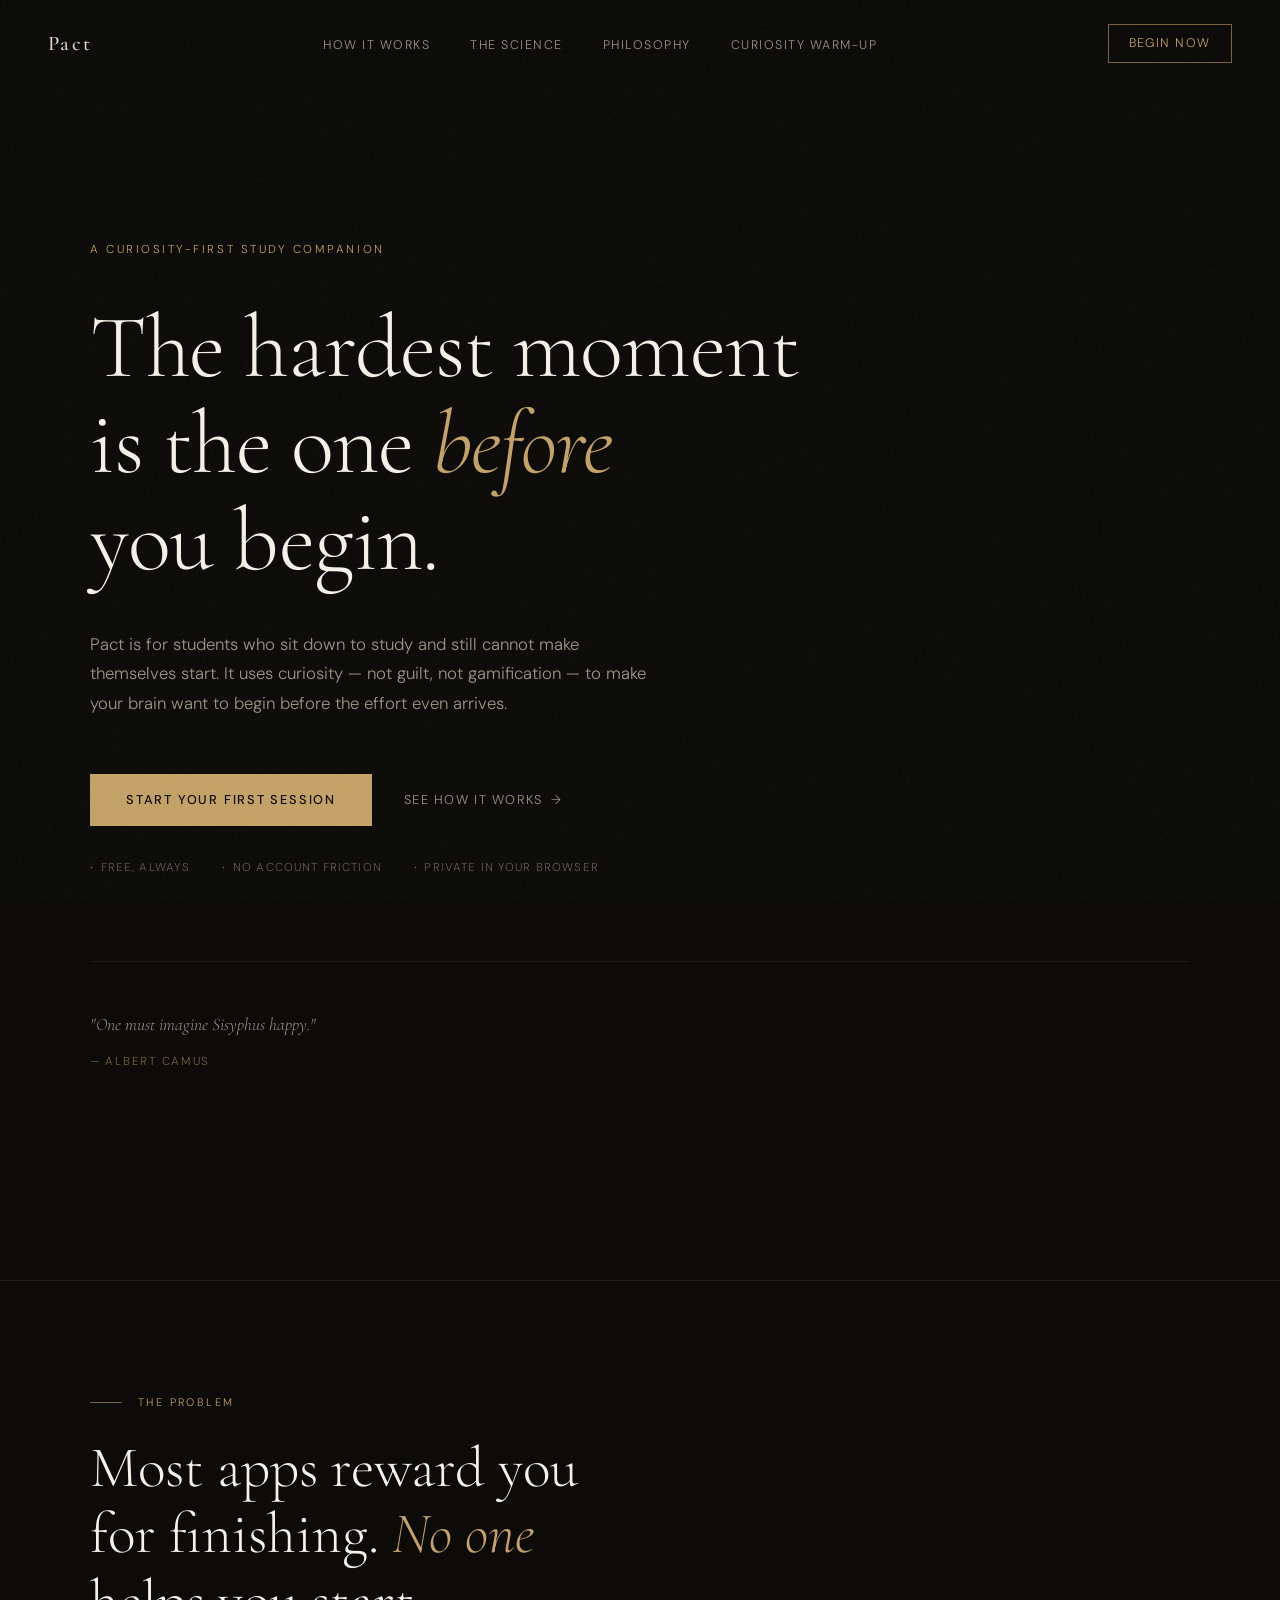
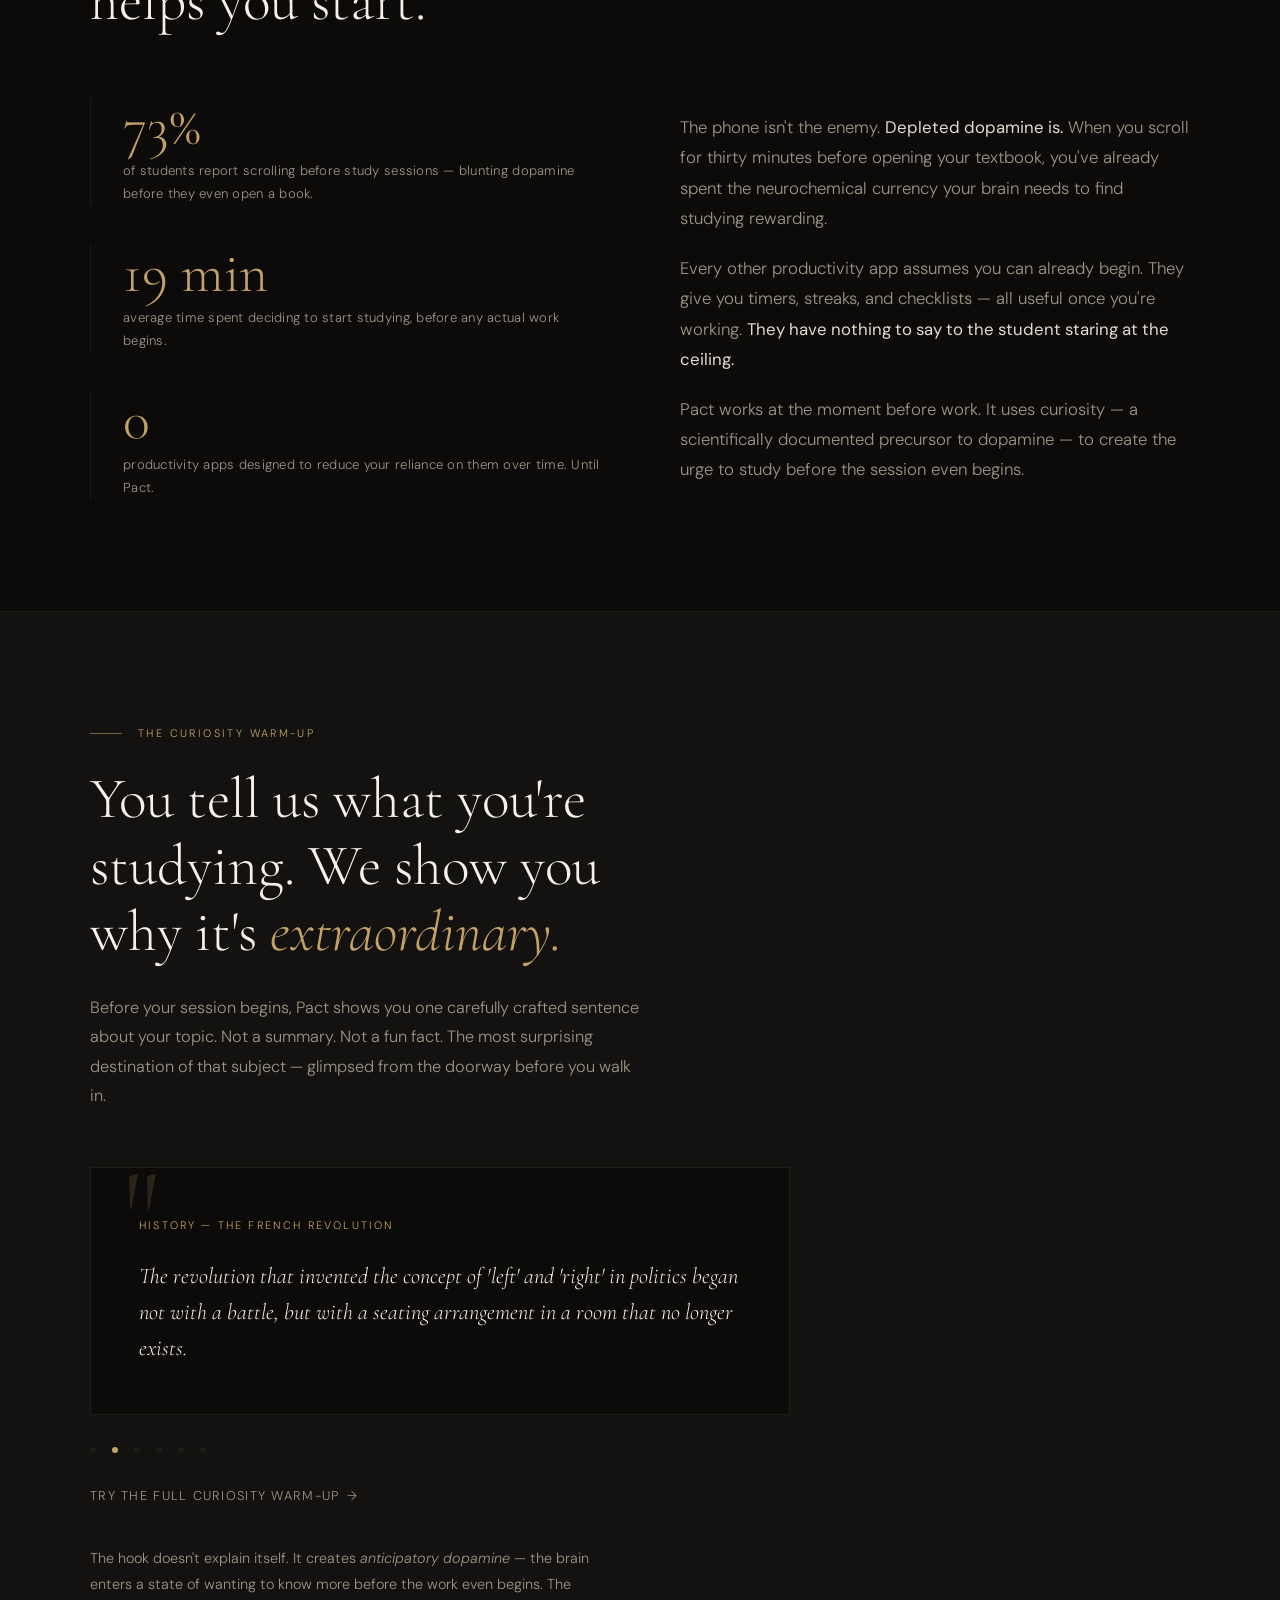
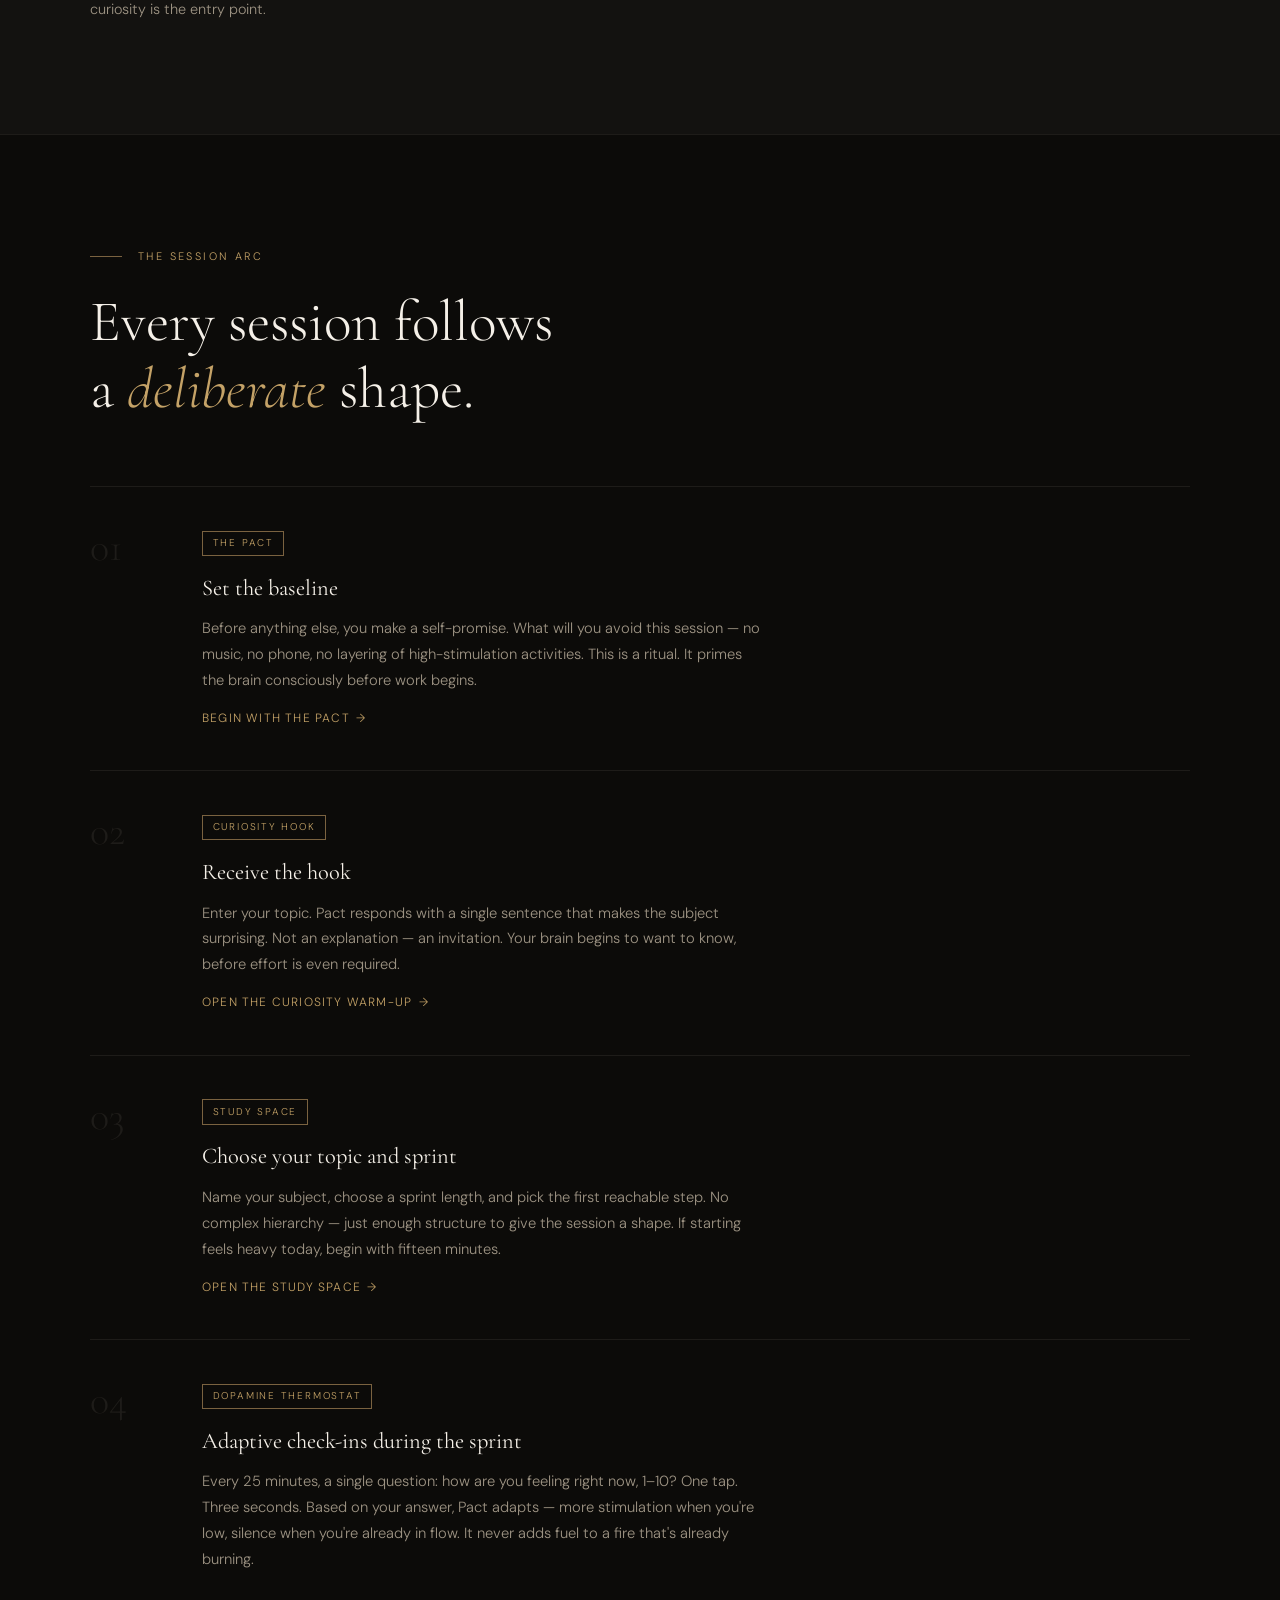
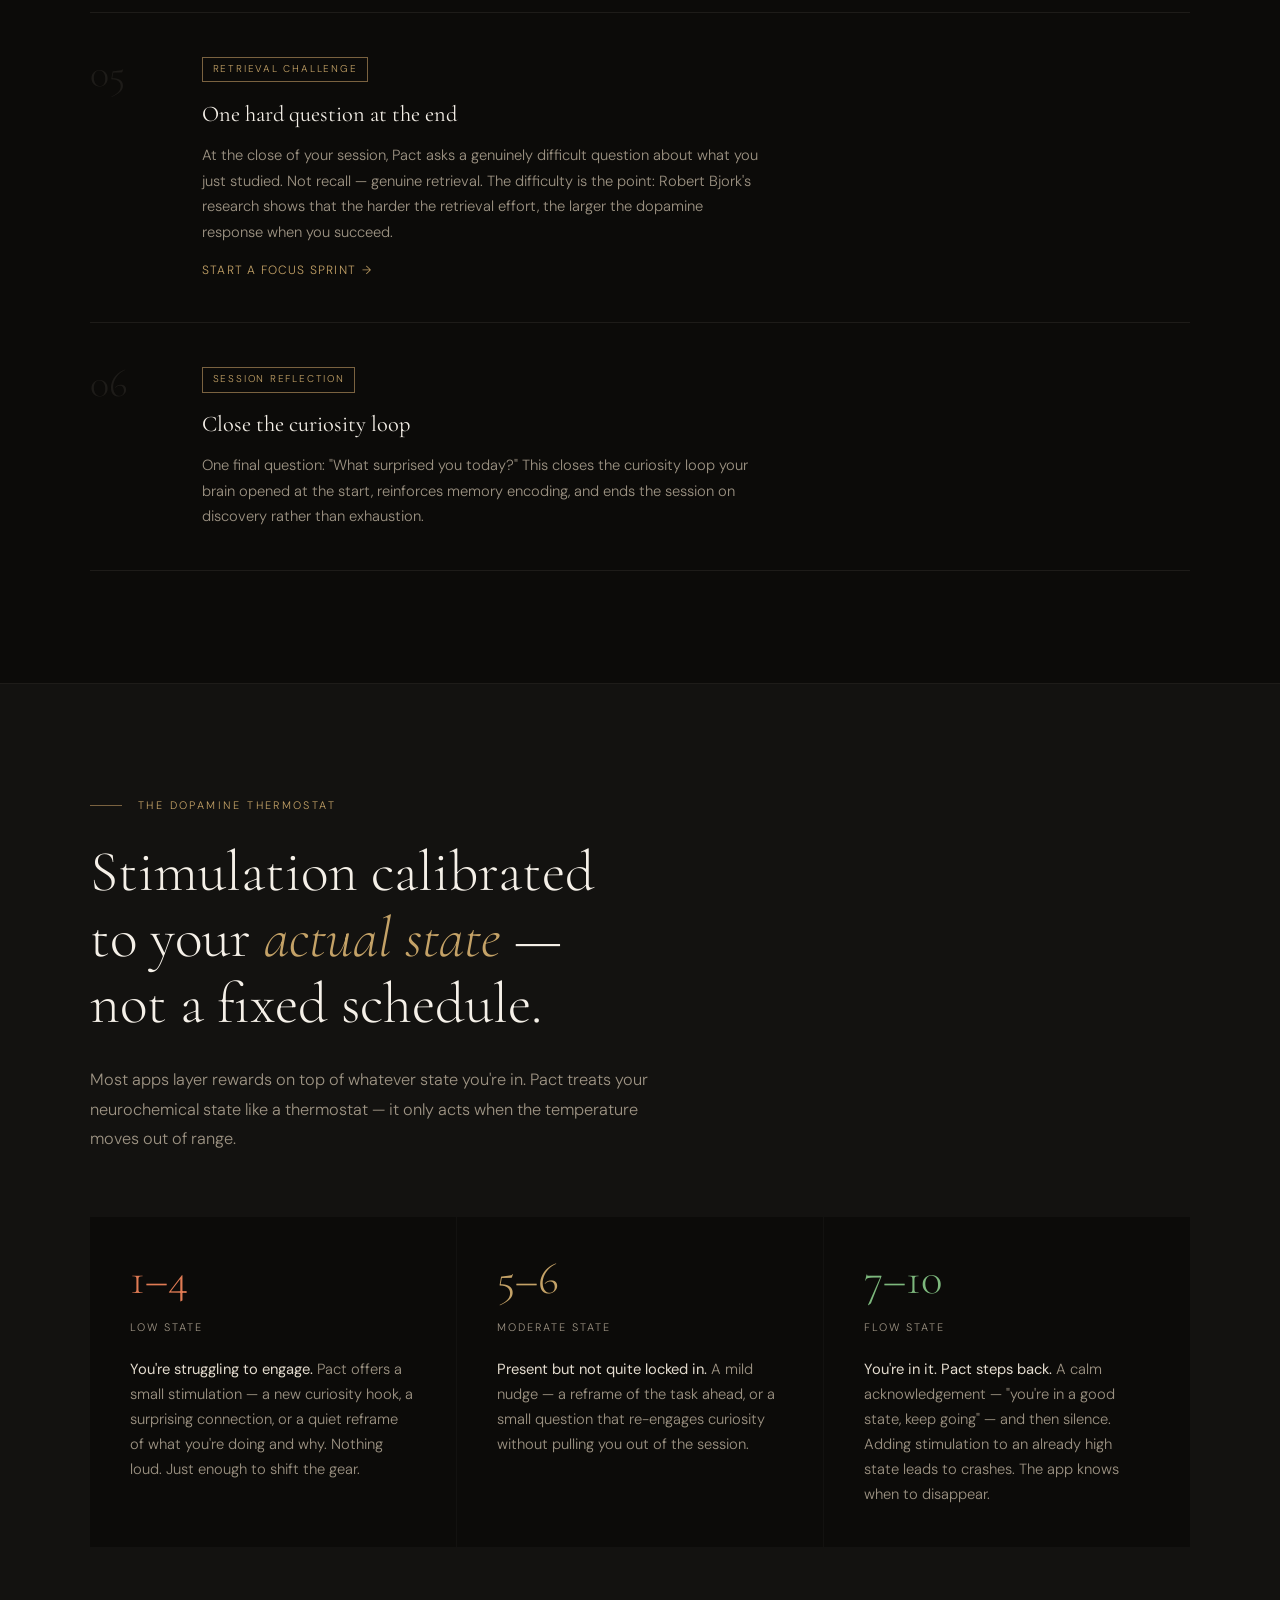
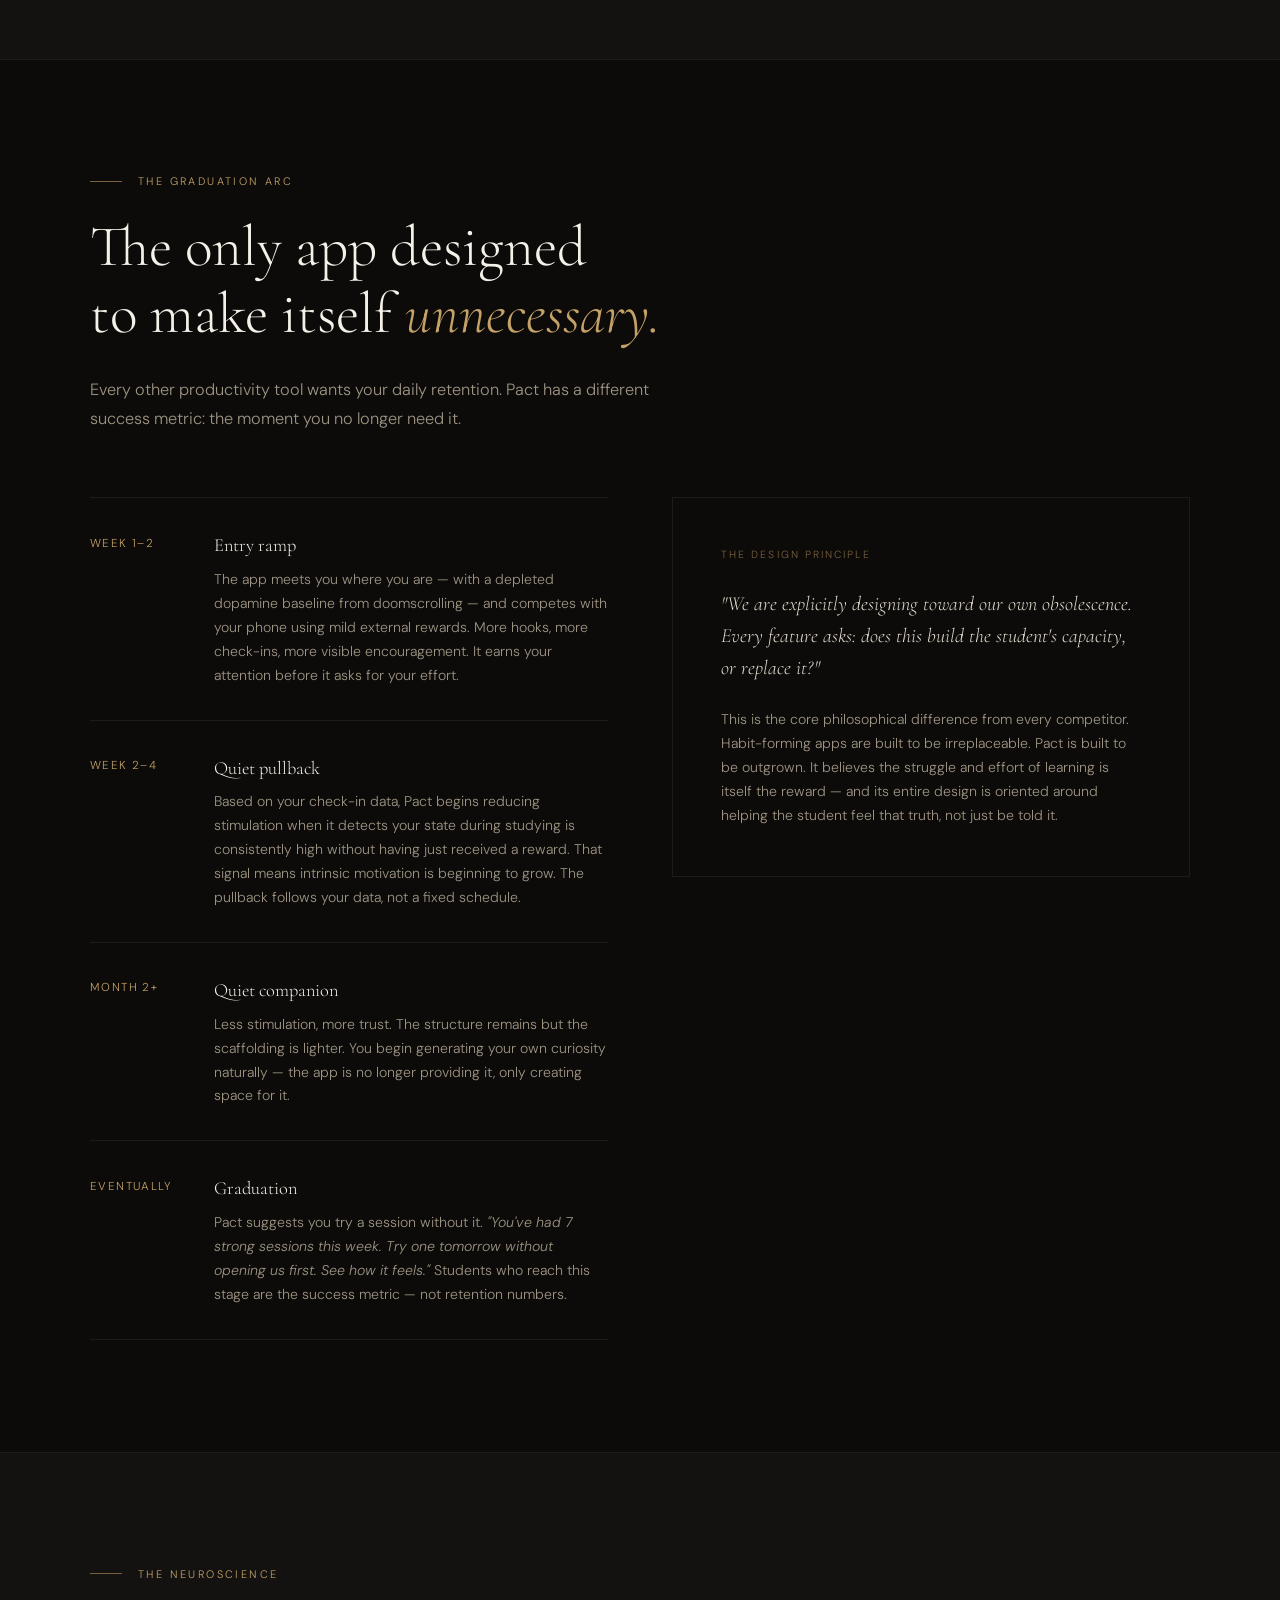
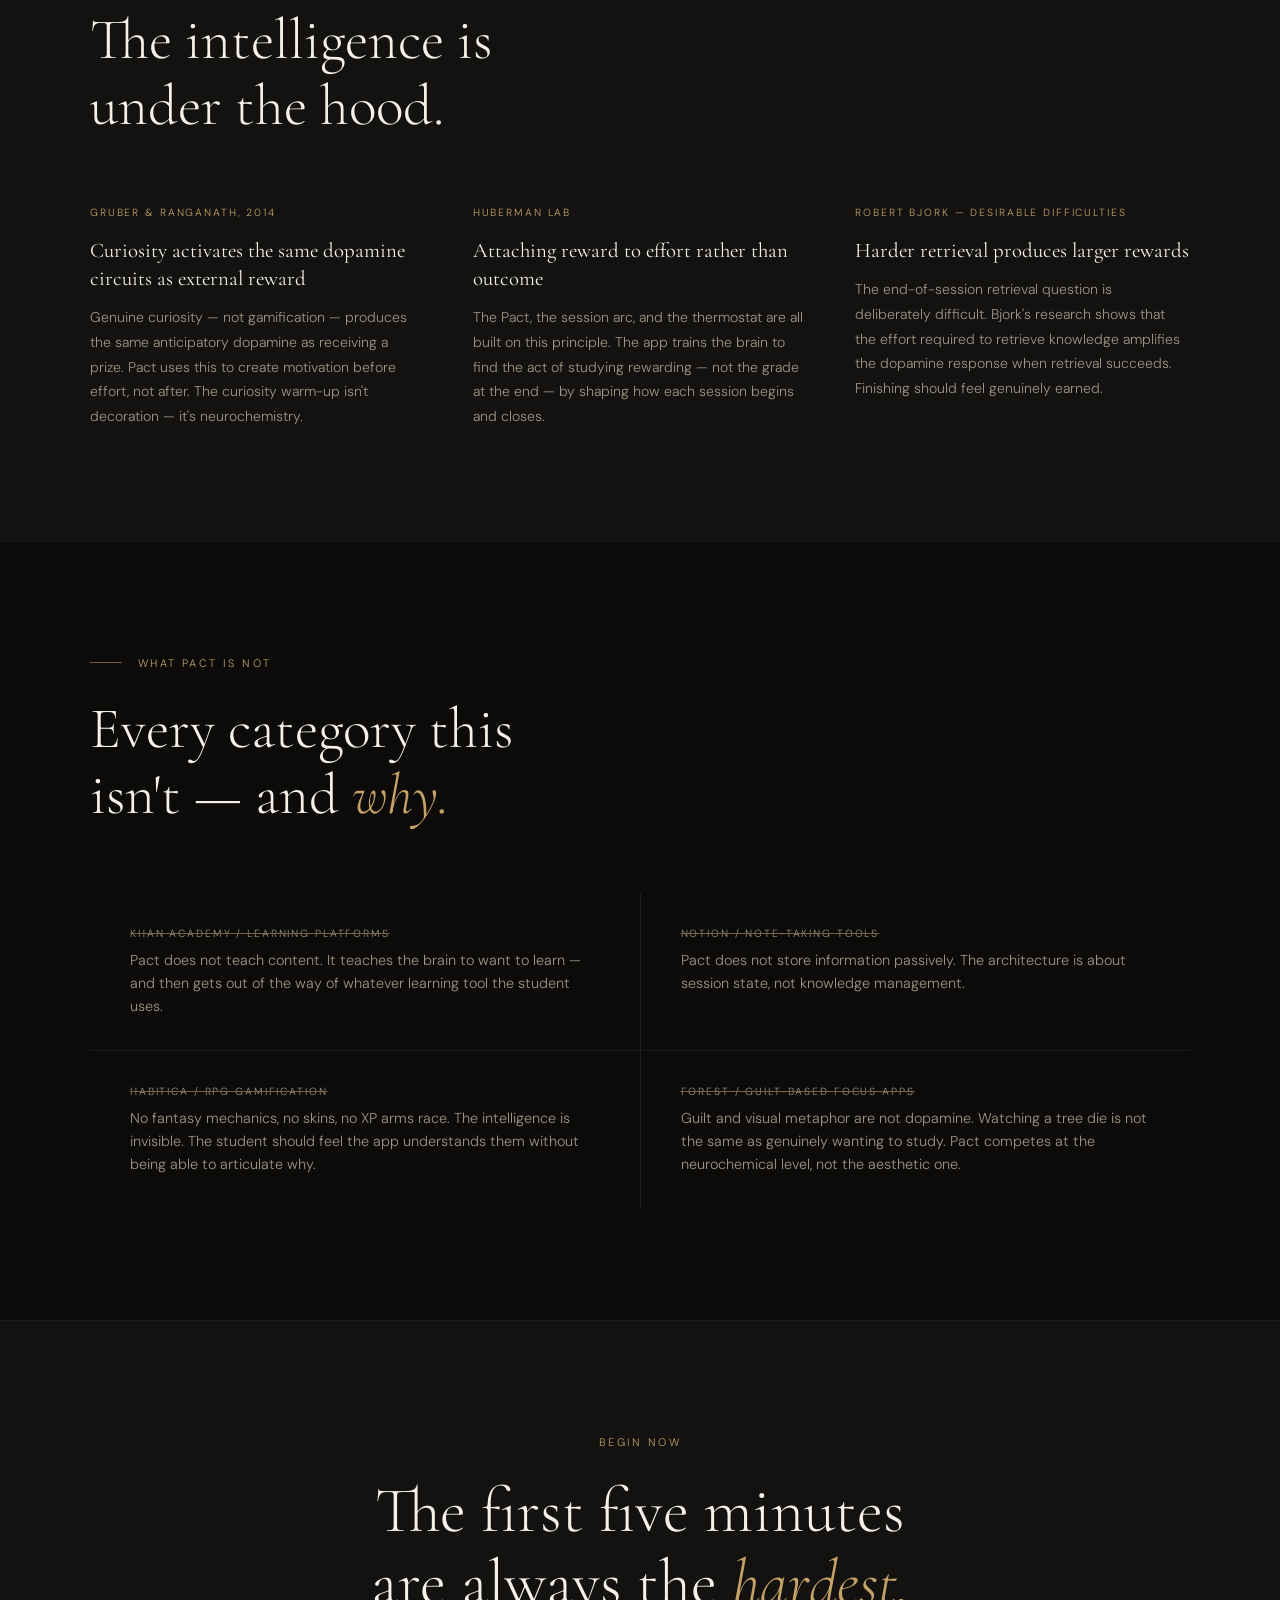
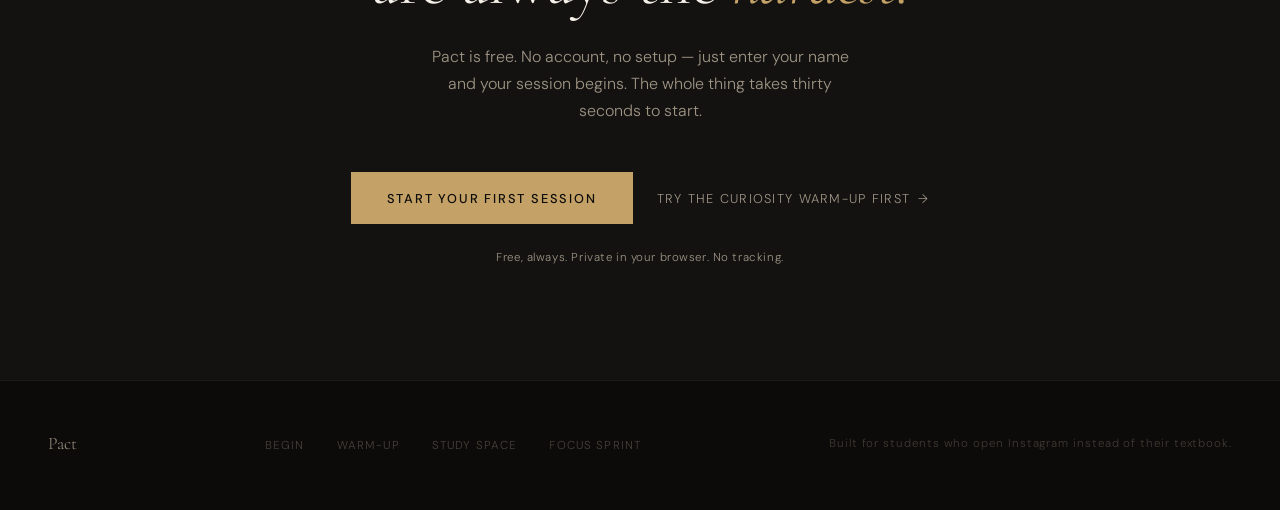
==== commit b99b7466: "Update index.html" ====
--- a/index.html
+++ b/index.html
@@ -1,560 +1,1270 @@
 <!DOCTYPE html>
 <html lang="en">
 <head>
-  <meta charset="UTF-8">
-  <meta name="viewport" content="width=device-width, initial-scale=1.0">
-  <title>Pact — Begin gently</title>
-  <meta name="description" content="A curiosity-first student study companion for starting gently and staying with the work.">
-  <link rel="preconnect" href="https://fonts.googleapis.com">
-  <link rel="preconnect" href="https://fonts.gstatic.com" crossorigin>
-  <link href="https://fonts.googleapis.com/css2?family=Cormorant+Garamond:wght@500;600;700&family=Plus+Jakarta+Sans:wght@400;500;600;700&display=swap" rel="stylesheet">
-  <link rel="icon" type="image/svg+xml" href="./assets/pact-mark.svg">
-  <link rel="stylesheet" href="./styles.css">
+  <meta charset="UTF-8" />
+  <meta name="viewport" content="width=device-width, initial-scale=1.0" />
+  <title>Pact — Begin Before You're Ready</title>
+  <link rel="preconnect" href="https://fonts.googleapis.com" />
+  <link rel="preconnect" href="https://fonts.gstatic.com" crossorigin />
+  <link href="https://fonts.googleapis.com/css2?family=Cormorant+Garamond:ital,wght@0,300;0,400;0,500;0,600;1,300;1,400;1,500&family=DM+Sans:ital,wght@0,300;0,400;0,500;1,300&display=swap" rel="stylesheet" />
+
+  <style>
+    *, *::before, *::after { box-sizing: border-box; margin: 0; padding: 0; }
+
+    :root {
+      --bg:        #0c0b09;
+      --bg-card:   #131210;
+      --bg-line:   #1e1c19;
+      --cream:     #e4dccf;
+      --cream-dim: #9e9484;
+      --gold:      #c4a267;
+      --gold-dim:  #7a6240;
+      --white:     #f5f0e8;
+      --serif:     'Cormorant Garamond', Georgia, serif;
+      --sans:      'DM Sans', system-ui, sans-serif;
+    }
+
+    html { scroll-behavior: smooth; }
+
+    body {
+      background: var(--bg);
+      color: var(--cream);
+      font-family: var(--sans);
+      font-weight: 300;
+      line-height: 1.7;
+      overflow-x: hidden;
+    }
+
+    /* Grain overlay */
+    body::before {
+      content: '';
+      position: fixed;
+      inset: 0;
+      background-image: url("data:image/svg+xml,%3Csvg viewBox='0 0 256 256' xmlns='http://www.w3.org/2000/svg'%3E%3Cfilter id='noise'%3E%3CfeTurbulence type='fractalNoise' baseFrequency='0.9' numOctaves='4' stitchTiles='stitch'/%3E%3C/filter%3E%3Crect width='100%25' height='100%25' filter='url(%23noise)' opacity='1'/%3E%3C/svg%3E");
+      opacity: 0.025;
+      pointer-events: none;
+      z-index: 9999;
+    }
+
+    /* ─── NAV ─── */
+    nav {
+      position: fixed;
+      top: 0; left: 0; right: 0;
+      z-index: 100;
+      padding: 1.5rem 3rem;
+      display: flex;
+      justify-content: space-between;
+      align-items: center;
+      background: linear-gradient(to bottom, rgba(12,11,9,0.97) 0%, transparent 100%);
+    }
+
+    .nav-logo {
+      font-family: var(--serif);
+      font-size: 1.3rem;
+      font-weight: 500;
+      letter-spacing: 0.12em;
+      color: var(--cream);
+      text-decoration: none;
+    }
+
+    .nav-links {
+      display: flex;
+      gap: 2.5rem;
+      list-style: none;
+    }
+
+    .nav-links a {
+      font-size: 0.78rem;
+      letter-spacing: 0.12em;
+      text-transform: uppercase;
+      color: var(--cream-dim);
+      text-decoration: none;
+      transition: color 0.3s;
+    }
+
+    .nav-links a:hover { color: var(--cream); }
+
+    .nav-cta {
+      font-size: 0.78rem;
+      letter-spacing: 0.12em;
+      text-transform: uppercase;
+      color: var(--gold);
+      text-decoration: none;
+      border: 1px solid var(--gold-dim);
+      padding: 0.5rem 1.25rem;
+      transition: all 0.3s;
+    }
+
+    .nav-cta:hover {
+      background: var(--gold);
+      color: var(--bg);
+    }
+
+    /* ─── HERO ─── */
+    .hero {
+      min-height: 100vh;
+      display: flex;
+      flex-direction: column;
+      justify-content: center;
+      padding: 8rem 3rem 6rem;
+      max-width: 1100px;
+      margin: 0 auto;
+    }
+
+    .hero-eyebrow {
+      font-size: 0.72rem;
+      letter-spacing: 0.22em;
+      text-transform: uppercase;
+      color: var(--gold);
+      margin-bottom: 2.5rem;
+      opacity: 0;
+      animation: fadeUp 0.8s 0.2s forwards;
+    }
+
+    .hero-headline {
+      font-family: var(--serif);
+      font-size: clamp(3.2rem, 7vw, 6.5rem);
+      font-weight: 300;
+      line-height: 1.08;
+      letter-spacing: -0.01em;
+      color: var(--white);
+      max-width: 900px;
+      opacity: 0;
+      animation: fadeUp 0.9s 0.4s forwards;
+    }
+
+    .hero-headline em {
+      font-style: italic;
+      color: var(--gold);
+    }
+
+    .hero-sub {
+      margin-top: 2.5rem;
+      font-size: 1.05rem;
+      color: var(--cream-dim);
+      max-width: 560px;
+      line-height: 1.75;
+      font-weight: 300;
+      opacity: 0;
+      animation: fadeUp 0.9s 0.6s forwards;
+    }
+
+    .hero-actions {
+      margin-top: 3.5rem;
+      display: flex;
+      align-items: center;
+      gap: 2rem;
+      flex-wrap: wrap;
+      opacity: 0;
+      animation: fadeUp 0.9s 0.8s forwards;
+    }
+
+    .btn-primary {
+      display: inline-block;
+      background: var(--gold);
+      color: var(--bg);
+      font-family: var(--sans);
+      font-size: 0.8rem;
+      font-weight: 500;
+      letter-spacing: 0.14em;
+      text-transform: uppercase;
+      text-decoration: none;
+      padding: 0.95rem 2.25rem;
+      transition: all 0.3s;
+    }
+
+    .btn-primary:hover {
+      background: var(--white);
+      transform: translateY(-1px);
+    }
+
+    .btn-ghost {
+      font-size: 0.8rem;
+      letter-spacing: 0.1em;
+      text-transform: uppercase;
+      color: var(--cream-dim);
+      text-decoration: none;
+      display: flex;
+      align-items: center;
+      gap: 0.5rem;
+      transition: color 0.3s;
+    }
+
+    .btn-ghost:hover { color: var(--cream); }
+    .btn-ghost::after { content: '→'; }
+
+    .hero-meta {
+      margin-top: 1.75rem;
+      display: flex;
+      gap: 2rem;
+      flex-wrap: wrap;
+      opacity: 0;
+      animation: fadeUp 0.9s 1s forwards;
+    }
+
+    .hero-meta-item {
+      font-size: 0.72rem;
+      letter-spacing: 0.1em;
+      text-transform: uppercase;
+      color: var(--cream-dim);
+      opacity: 0.6;
+      display: flex;
+      align-items: center;
+      gap: 0.4rem;
+    }
+
+    .hero-meta-item::before {
+      content: '·';
+      color: var(--gold);
+      font-size: 1rem;
+    }
+
+    .hero-quote {
+      margin-top: 5rem;
+      padding-top: 3rem;
+      border-top: 1px solid var(--bg-line);
+      font-family: var(--serif);
+      font-style: italic;
+      font-size: 1.1rem;
+      color: var(--cream-dim);
+      opacity: 0;
+      animation: fadeUp 0.9s 1.1s forwards;
+    }
+
+    .hero-quote cite {
+      display: block;
+      font-style: normal;
+      font-family: var(--sans);
+      font-size: 0.72rem;
+      letter-spacing: 0.15em;
+      text-transform: uppercase;
+      color: var(--gold-dim);
+      margin-top: 0.75rem;
+    }
+
+    /* ─── SECTION BASE ─── */
+    section { padding: 7rem 3rem; }
+
+    .container {
+      max-width: 1100px;
+      margin: 0 auto;
+    }
+
+    .section-label {
+      font-size: 0.68rem;
+      letter-spacing: 0.22em;
+      text-transform: uppercase;
+      color: var(--gold);
+      margin-bottom: 1.5rem;
+      display: flex;
+      align-items: center;
+      gap: 1rem;
+    }
+
+    .section-label::before {
+      content: '';
+      display: block;
+      width: 2rem;
+      height: 1px;
+      background: var(--gold-dim);
+    }
+
+    .section-title {
+      font-family: var(--serif);
+      font-size: clamp(2.2rem, 4.5vw, 3.8rem);
+      font-weight: 300;
+      line-height: 1.15;
+      color: var(--white);
+      max-width: 700px;
+    }
+
+    .section-title em {
+      font-style: italic;
+      color: var(--gold);
+    }
+
+    .section-body {
+      font-size: 1.02rem;
+      color: var(--cream-dim);
+      max-width: 560px;
+      margin-top: 1.75rem;
+      line-height: 1.8;
+    }
+
+    .divider {
+      width: 100%;
+      height: 1px;
+      background: var(--bg-line);
+    }
+
+    /* ─── THE PROBLEM ─── */
+    .problem-grid {
+      display: grid;
+      grid-template-columns: 1fr 1fr;
+      gap: 5rem;
+      align-items: center;
+      margin-top: 4rem;
+    }
+
+    .problem-stat {
+      display: flex;
+      flex-direction: column;
+      gap: 2.5rem;
+    }
+
+    .stat-item {
+      border-left: 1px solid var(--bg-line);
+      padding-left: 2rem;
+    }
+
+    .stat-number {
+      font-family: var(--serif);
+      font-size: 3.5rem;
+      font-weight: 300;
+      color: var(--gold);
+      line-height: 1;
+    }
+
+    .stat-label {
+      font-size: 0.82rem;
+      color: var(--cream-dim);
+      margin-top: 0.4rem;
+      letter-spacing: 0.02em;
+    }
+
+    .problem-text {
+      display: flex;
+      flex-direction: column;
+      gap: 1.25rem;
+    }
+
+    .problem-text p {
+      font-size: 1.05rem;
+      color: var(--cream-dim);
+      line-height: 1.8;
+    }
+
+    .problem-text p strong {
+      color: var(--cream);
+      font-weight: 400;
+    }
+
+    /* ─── HOOK DEMO ─── */
+    .hook-section { background: var(--bg-card); }
+
+    .hook-card {
+      border: 1px solid var(--bg-line);
+      padding: 3rem;
+      background: var(--bg);
+      max-width: 700px;
+      position: relative;
+      margin-top: 3.5rem;
+    }
+
+    .hook-card::before {
+      content: '"';
+      font-family: var(--serif);
+      font-size: 8rem;
+      color: var(--gold-dim);
+      opacity: 0.3;
+      position: absolute;
+      top: -1rem;
+      left: 2rem;
+      line-height: 1;
+    }
+
+    .hook-subject {
+      font-size: 0.68rem;
+      letter-spacing: 0.2em;
+      text-transform: uppercase;
+      color: var(--gold);
+      margin-bottom: 1.5rem;
+    }
+
+    .hook-text {
+      font-family: var(--serif);
+      font-size: 1.4rem;
+      font-weight: 300;
+      line-height: 1.6;
+      color: var(--white);
+      font-style: italic;
+    }
+
+    .hook-nav {
+      display: flex;
+      gap: 1rem;
+      margin-top: 2rem;
+    }
+
+    .hook-dot {
+      width: 6px;
+      height: 6px;
+      border-radius: 50%;
+      background: var(--bg-line);
+      cursor: pointer;
+      transition: background 0.3s;
+      border: none;
+      outline: none;
+    }
+
+    .hook-dot.active { background: var(--gold); }
+
+    .hook-cta {
+      margin-top: 2rem;
+    }
+
+    .hook-aside {
+      margin-top: 2.5rem;
+      max-width: 500px;
+    }
+
+    .hook-aside p {
+      font-size: 0.9rem;
+      color: var(--cream-dim);
+      line-height: 1.75;
+    }
+
+    /* ─── STEPS ─── */
+    .loop-steps {
+      margin-top: 4rem;
+      display: flex;
+      flex-direction: column;
+    }
+
+    .step {
+      display: grid;
+      grid-template-columns: 80px 1fr;
+      gap: 2rem;
+      padding: 2.5rem 0;
+      border-top: 1px solid var(--bg-line);
+      align-items: start;
+    }
+
+    .step:last-child { border-bottom: 1px solid var(--bg-line); }
+
+    .step-number {
+      font-family: var(--serif);
+      font-size: 2.5rem;
+      font-weight: 300;
+      color: var(--bg-line);
+      line-height: 1;
+      transition: color 0.3s;
+    }
+
+    .step:hover .step-number { color: var(--gold); }
+
+    .step-title {
+      font-family: var(--serif);
+      font-size: 1.4rem;
+      font-weight: 400;
+      color: var(--white);
+      margin-bottom: 0.6rem;
+    }
+
+    .step-body {
+      font-size: 0.92rem;
+      color: var(--cream-dim);
+      line-height: 1.75;
+      max-width: 560px;
+    }
+
+    .step-tag {
+      display: inline-block;
+      font-size: 0.62rem;
+      letter-spacing: 0.18em;
+      text-transform: uppercase;
+      color: var(--gold);
+      border: 1px solid var(--gold-dim);
+      padding: 0.2rem 0.6rem;
+      margin-bottom: 0.8rem;
+    }
+
+    .step-link {
+      display: inline-flex;
+      align-items: center;
+      gap: 0.4rem;
+      font-size: 0.75rem;
+      letter-spacing: 0.1em;
+      text-transform: uppercase;
+      color: var(--gold);
+      text-decoration: none;
+      margin-top: 0.9rem;
+      transition: gap 0.3s;
+    }
+
+    .step-link:hover { gap: 0.7rem; }
+    .step-link::after { content: '→'; }
+
+    /* ─── THERMOSTAT ─── */
+    .thermostat-section { background: var(--bg-card); }
+
+    .thermostat-grid {
+      display: grid;
+      grid-template-columns: repeat(3, 1fr);
+      gap: 1.5px;
+      margin-top: 4rem;
+    }
+
+    .thermo-card {
+      background: var(--bg);
+      padding: 2.5rem;
+      position: relative;
+      overflow: hidden;
+    }
+
+    .thermo-card::after {
+      content: '';
+      position: absolute;
+      bottom: 0; left: 0;
+      height: 2px;
+      width: 0;
+      transition: width 0.5s;
+    }
+
+    .thermo-card:hover::after { width: 100%; }
+
+    .thermo-low::after  { background: #e07b54; }
+    .thermo-mid::after  { background: var(--gold); }
+    .thermo-high::after { background: #7db87d; }
+
+    .thermo-range {
+      font-family: var(--serif);
+      font-size: 2.8rem;
+      font-weight: 300;
+      line-height: 1;
+      margin-bottom: 1rem;
+    }
+
+    .thermo-low .thermo-range  { color: #e07b54; }
+    .thermo-mid .thermo-range  { color: var(--gold); }
+    .thermo-high .thermo-range { color: #7db87d; }
+
+    .thermo-label {
+      font-size: 0.68rem;
+      letter-spacing: 0.18em;
+      text-transform: uppercase;
+      color: var(--cream-dim);
+      margin-bottom: 1.25rem;
+    }
+
+    .thermo-response {
+      font-size: 0.92rem;
+      color: var(--cream-dim);
+      line-height: 1.7;
+    }
+
+    .thermo-response strong {
+      color: var(--cream);
+      font-weight: 400;
+    }
+
+    /* ─── GRADUATION ─── */
+    .grad-arc {
+      display: grid;
+      grid-template-columns: 1fr 1fr;
+      gap: 4rem;
+      align-items: start;
+      margin-top: 4rem;
+    }
+
+    .grad-phases {
+      display: flex;
+      flex-direction: column;
+    }
+
+    .phase {
+      padding: 2rem 0;
+      border-top: 1px solid var(--bg-line);
+      display: grid;
+      grid-template-columns: 100px 1fr;
+      gap: 1.5rem;
+      align-items: start;
+    }
+
+    .phase:last-child { border-bottom: 1px solid var(--bg-line); }
+
+    .phase-time {
+      font-size: 0.72rem;
+      letter-spacing: 0.12em;
+      text-transform: uppercase;
+      color: var(--gold);
+      padding-top: 0.2rem;
+    }
+
+    .phase-title {
+      font-family: var(--serif);
+      font-size: 1.15rem;
+      color: var(--white);
+      margin-bottom: 0.4rem;
+    }
+
+    .phase-body {
+      font-size: 0.88rem;
+      color: var(--cream-dim);
+      line-height: 1.7;
+    }
+
+    .grad-philosophy {
+      position: sticky;
+      top: 6rem;
+    }
+
+    .philosophy-card {
+      border: 1px solid var(--bg-line);
+      padding: 3rem;
+    }
+
+    .card-label {
+      font-size: 0.65rem;
+      letter-spacing: 0.2em;
+      text-transform: uppercase;
+      color: var(--gold-dim);
+      margin-bottom: 1.5rem;
+    }
+
+    .philosophy-card blockquote {
+      font-family: var(--serif);
+      font-size: 1.25rem;
+      font-weight: 300;
+      line-height: 1.6;
+      font-style: italic;
+      color: var(--cream);
+      margin-bottom: 1.5rem;
+    }
+
+    .philosophy-card p {
+      font-size: 0.88rem;
+      color: var(--cream-dim);
+      line-height: 1.7;
+    }
+
+    /* ─── SCIENCE ─── */
+    .science-section { background: var(--bg-card); }
+
+    .science-grid {
+      display: grid;
+      grid-template-columns: repeat(3, 1fr);
+      gap: 3rem;
+      margin-top: 4rem;
+    }
+
+    .sci-source {
+      font-size: 0.65rem;
+      letter-spacing: 0.18em;
+      text-transform: uppercase;
+      color: var(--gold);
+      margin-bottom: 1rem;
+    }
+
+    .sci-title {
+      font-family: var(--serif);
+      font-size: 1.3rem;
+      font-weight: 400;
+      color: var(--white);
+      margin-bottom: 0.75rem;
+      line-height: 1.35;
+    }
+
+    .sci-body {
+      font-size: 0.88rem;
+      color: var(--cream-dim);
+      line-height: 1.75;
+    }
+
+    /* ─── NOT THIS ─── */
+    .not-grid {
+      display: grid;
+      grid-template-columns: repeat(2, 1fr);
+      gap: 1px;
+      margin-top: 4rem;
+      background: var(--bg-line);
+    }
+
+    .not-item {
+      background: var(--bg);
+      padding: 2rem 2.5rem;
+      display: flex;
+      flex-direction: column;
+      gap: 0.4rem;
+    }
+
+    .not-label {
+      font-size: 0.65rem;
+      letter-spacing: 0.18em;
+      text-transform: uppercase;
+      color: var(--cream-dim);
+      text-decoration: line-through;
+      text-decoration-color: var(--gold-dim);
+    }
+
+    .not-reason {
+      font-size: 0.9rem;
+      color: var(--cream-dim);
+      line-height: 1.6;
+    }
+
+    /* ─── CTA ─── */
+    .cta-section {
+      background: var(--bg-card);
+      text-align: center;
+    }
+
+    .cta-section .section-label {
+      justify-content: center;
+    }
+
+    .cta-section .section-label::before { display: none; }
+
+    .cta-title {
+      font-family: var(--serif);
+      font-size: clamp(2.8rem, 5vw, 4.5rem);
+      font-weight: 300;
+      line-height: 1.12;
+      color: var(--white);
+      max-width: 640px;
+      margin: 0 auto 1.5rem;
+    }
+
+    .cta-title em {
+      font-style: italic;
+      color: var(--gold);
+    }
+
+    .cta-sub {
+      font-size: 1rem;
+      color: var(--cream-dim);
+      max-width: 440px;
+      margin: 0 auto 3rem;
+      line-height: 1.7;
+    }
+
+    .cta-buttons {
+      display: flex;
+      justify-content: center;
+      gap: 1.5rem;
+      flex-wrap: wrap;
+    }
+
+    .cta-note {
+      font-size: 0.72rem;
+      color: var(--cream-dim);
+      opacity: 0.45;
+      margin-top: 1.5rem;
+      letter-spacing: 0.05em;
+    }
+
+    /* ─── FOOTER ─── */
+    footer {
+      padding: 3rem;
+      border-top: 1px solid var(--bg-line);
+      display: flex;
+      justify-content: space-between;
+      align-items: center;
+    }
+
+    .footer-logo {
+      font-family: var(--serif);
+      font-size: 1.1rem;
+      color: var(--cream-dim);
+      text-decoration: none;
+    }
+
+    .footer-links {
+      display: flex;
+      gap: 2rem;
+      list-style: none;
+    }
+
+    .footer-links a {
+      font-size: 0.72rem;
+      letter-spacing: 0.1em;
+      text-transform: uppercase;
+      color: var(--cream-dim);
+      opacity: 0.4;
+      text-decoration: none;
+      transition: opacity 0.3s;
+    }
+
+    .footer-links a:hover { opacity: 0.8; }
+
+    .footer-line {
+      font-size: 0.72rem;
+      letter-spacing: 0.08em;
+      color: var(--cream-dim);
+      opacity: 0.35;
+    }
+
+    /* ─── ANIMATIONS ─── */
+    @keyframes fadeUp {
+      from { opacity: 0; transform: translateY(18px); }
+      to   { opacity: 1; transform: translateY(0); }
+    }
+
+    .reveal {
+      opacity: 0;
+      transform: translateY(20px);
+      transition: opacity 0.7s ease, transform 0.7s ease;
+    }
+
+    .reveal.visible {
+      opacity: 1;
+      transform: translateY(0);
+    }
+
+    /* ─── RESPONSIVE ─── */
+    @media (max-width: 900px) {
+      nav { padding: 1.25rem 1.5rem; }
+      .nav-links { display: none; }
+      section { padding: 5rem 1.5rem; }
+      .hero { padding: 7rem 1.5rem 4rem; }
+      .problem-grid { grid-template-columns: 1fr; gap: 3rem; }
+      .thermostat-grid { grid-template-columns: 1fr; gap: 1px; }
+      .science-grid { grid-template-columns: 1fr; gap: 2.5rem; }
+      .not-grid { grid-template-columns: 1fr; }
+      .grad-arc { grid-template-columns: 1fr; }
+      .grad-philosophy { position: static; }
+      .step { grid-template-columns: 50px 1fr; gap: 1.25rem; }
+      footer { flex-direction: column; gap: 1.25rem; text-align: center; }
+      .footer-links { justify-content: center; }
+    }
+
+    @media (max-width: 600px) {
+      .hero-headline { font-size: 2.6rem; }
+      .hero-actions { flex-direction: column; align-items: flex-start; }
+    }
+  </style>
 </head>
 <body>
-<!-- ═══════════════════════════════════════════ -->
-<!-- PAGE: HOME                                  -->
-<!-- ═══════════════════════════════════════════ -->
-<div id="page-home" class="page-view">
-  <div class="page-shell">
-    <header class="site-header">
-      <a class="brand-mark" href="index.html">Pact</a>
-      <nav class="site-nav">
-        <a href="login.html">Login</a>
-        <a href="app.html">Study Space</a>
-        <a class="nav-button" id="homePrimaryCta" href="login.html">Begin</a>
-      </nav>
-    </header>
-
-    <main class="home-hero-grid">
-      <section class="hero-card hero-card-warm reveal">
-        <p class="panel-kicker">A curiosity-first study companion</p>
-        <h1>Make the first five minutes feel possible.</h1>
-        <p class="hero-copy">
-          Pact is for students who sit down to study and still cannot begin. Instead of rewarding work only after it is finished,
-          the app creates a softer runway into effort itself.
-        </p>
-        <div class="button-row">
-          <a class="primary-button" id="homeHeroCta" href="login.html">Start a 15-minute reset</a>
-          <a class="secondary-button" href="hook.html">See how the warm-up works</a>
-        </div>
-        <div class="trust-row">
-          <span class="trust-chip">Private in this browser</span>
-          <span class="trust-chip">No account friction</span>
-          <span class="trust-chip">Built for daily use</span>
-        </div>
-      </section>
-
-      <aside class="home-side reveal">
-        <section class="panel tone-panel">
-          <p class="panel-kicker">What this is for</p>
-          <h2>This is for the moment when you want to study, but still cannot make yourself begin.</h2>
-          <p>Not because you do not care. Not because you are incapable. Usually because the first few minutes feel heavier than they should.</p>
-        </section>
-        <section class="panel mini-steps">
-          <p class="panel-kicker">What happens first</p>
-          <div class="step-list">
-            <div class="step-item">
-              <span>01</span>
-              <p>Make one quiet promise about how this block will go.</p>
+
+  <!-- ─── NAV ─── -->
+  <nav>
+    <a href="/" class="nav-logo">Pact</a>
+    <ul class="nav-links">
+      <li><a href="#how-it-works">How it works</a></li>
+      <li><a href="#science">The science</a></li>
+      <li><a href="#philosophy">Philosophy</a></li>
+      <li><a href="/hook">Curiosity warm-up</a></li>
+    </ul>
+    <a href="/login" class="nav-cta">Begin now</a>
+  </nav>
+
+  <!-- ─── HERO ─── -->
+  <section style="padding-left:3rem;padding-right:3rem;">
+    <div class="hero" style="padding-left:0;padding-right:0;">
+      <div class="hero-eyebrow">A curiosity-first study companion</div>
+      <h1 class="hero-headline">
+        The hardest moment<br />is the one <em>before</em><br />you begin.
+      </h1>
+      <p class="hero-sub">
+        Pact is for students who sit down to study and still cannot make themselves start. It uses curiosity — not guilt, not gamification — to make your brain want to begin before the effort even arrives.
+      </p>
+      <div class="hero-actions">
+        <a href="/login" class="btn-primary">Start your first session</a>
+        <a href="#how-it-works" class="btn-ghost">See how it works</a>
+      </div>
+      <div class="hero-meta">
+        <span class="hero-meta-item">Free, always</span>
+        <span class="hero-meta-item">No account friction</span>
+        <span class="hero-meta-item">Private in your browser</span>
+      </div>
+      <div class="hero-quote">
+        "One must imagine Sisyphus happy."
+        <cite>— Albert Camus</cite>
+      </div>
+    </div>
+  </section>
+
+  <div class="divider"></div>
+
+  <!-- ─── THE PROBLEM ─── -->
+  <section id="the-problem">
+    <div class="container">
+      <div class="section-label">The problem</div>
+      <h2 class="section-title">
+        Most apps reward you<br />for finishing. <em>No one</em><br />helps you start.
+      </h2>
+
+      <div class="problem-grid reveal">
+        <div class="problem-stat">
+          <div class="stat-item">
+            <div class="stat-number">73%</div>
+            <div class="stat-label">of students report scrolling before study sessions — blunting dopamine before they even open a book.</div>
+          </div>
+          <div class="stat-item">
+            <div class="stat-number">19 min</div>
+            <div class="stat-label">average time spent deciding to start studying, before any actual work begins.</div>
+          </div>
+          <div class="stat-item">
+            <div class="stat-number">0</div>
+            <div class="stat-label">productivity apps designed to reduce your reliance on them over time. Until Pact.</div>
+          </div>
+        </div>
+
+        <div class="problem-text">
+          <p>The phone isn't the enemy. <strong>Depleted dopamine is.</strong> When you scroll for thirty minutes before opening your textbook, you've already spent the neurochemical currency your brain needs to find studying rewarding.</p>
+          <p>Every other productivity app assumes you can already begin. They give you timers, streaks, and checklists — all useful once you're working. <strong>They have nothing to say to the student staring at the ceiling.</strong></p>
+          <p>Pact works at the moment before work. It uses curiosity — a scientifically documented precursor to dopamine — to create the urge to study before the session even begins.</p>
+        </div>
+      </div>
+    </div>
+  </section>
+
+  <div class="divider"></div>
+
+  <!-- ─── CURIOSITY HOOK ─── -->
+  <section class="hook-section" id="how-it-works">
+    <div class="container">
+      <div class="section-label">The curiosity warm-up</div>
+      <h2 class="section-title reveal">
+        You tell us what you're<br />studying. We show you<br />why it's <em>extraordinary.</em>
+      </h2>
+      <p class="section-body reveal">Before your session begins, Pact shows you one carefully crafted sentence about your topic. Not a summary. Not a fun fact. The most surprising destination of that subject — glimpsed from the doorway before you walk in.</p>
+
+      <div class="reveal">
+        <div class="hook-card" id="hookCard">
+          <div class="hook-subject" id="hookSubject">Mathematics — Complex Numbers</div>
+          <div class="hook-text" id="hookText">The equation e<sup>iπ</sup> + 1 = 0 connects five of the most fundamental constants in all of mathematics in a single line — and you're about to learn why that's even possible.</div>
+        </div>
+        <div class="hook-nav" id="hookNav"></div>
+        <div class="hook-cta">
+          <a href="/hook" class="btn-ghost">Try the full curiosity warm-up</a>
+        </div>
+        <div class="hook-aside">
+          <p>The hook doesn't explain itself. It creates <em>anticipatory dopamine</em> — the brain enters a state of wanting to know more before the work even begins. The curiosity is the entry point.</p>
+        </div>
+      </div>
+    </div>
+  </section>
+
+  <div class="divider"></div>
+
+  <!-- ─── THE SESSION ARC ─── -->
+  <section id="session-arc">
+    <div class="container">
+      <div class="section-label">The session arc</div>
+      <h2 class="section-title reveal">
+        Every session follows<br />a <em>deliberate</em> shape.
+      </h2>
+
+      <div class="loop-steps">
+        <div class="step reveal">
+          <div class="step-number">01</div>
+          <div class="step-content">
+            <div class="step-tag">The Pact</div>
+            <div class="step-title">Set the baseline</div>
+            <div class="step-body">Before anything else, you make a self-promise. What will you avoid this session — no music, no phone, no layering of high-stimulation activities. This is a ritual. It primes the brain consciously before work begins.</div>
+            <a href="/login" class="step-link">Begin with the pact</a>
+          </div>
+        </div>
+
+        <div class="step reveal">
+          <div class="step-number">02</div>
+          <div class="step-content">
+            <div class="step-tag">Curiosity Hook</div>
+            <div class="step-title">Receive the hook</div>
+            <div class="step-body">Enter your topic. Pact responds with a single sentence that makes the subject surprising. Not an explanation — an invitation. Your brain begins to want to know, before effort is even required.</div>
+            <a href="/hook" class="step-link">Open the curiosity warm-up</a>
+          </div>
+        </div>
+
+        <div class="step reveal">
+          <div class="step-number">03</div>
+          <div class="step-content">
+            <div class="step-tag">Study Space</div>
+            <div class="step-title">Choose your topic and sprint</div>
+            <div class="step-body">Name your subject, choose a sprint length, and pick the first reachable step. No complex hierarchy — just enough structure to give the session a shape. If starting feels heavy today, begin with fifteen minutes.</div>
+            <a href="/app" class="step-link">Open the study space</a>
+          </div>
+        </div>
+
+        <div class="step reveal">
+          <div class="step-number">04</div>
+          <div class="step-content">
+            <div class="step-tag">Dopamine Thermostat</div>
+            <div class="step-title">Adaptive check-ins during the sprint</div>
+            <div class="step-body">Every 25 minutes, a single question: how are you feeling right now, 1–10? One tap. Three seconds. Based on your answer, Pact adapts — more stimulation when you're low, silence when you're already in flow. It never adds fuel to a fire that's already burning.</div>
+          </div>
+        </div>
+
+        <div class="step reveal">
+          <div class="step-number">05</div>
+          <div class="step-content">
+            <div class="step-tag">Retrieval Challenge</div>
+            <div class="step-title">One hard question at the end</div>
+            <div class="step-body">At the close of your session, Pact asks a genuinely difficult question about what you just studied. Not recall — genuine retrieval. The difficulty is the point: Robert Bjork's research shows that the harder the retrieval effort, the larger the dopamine response when you succeed.</div>
+            <a href="/session" class="step-link">Start a focus sprint</a>
+          </div>
+        </div>
+
+        <div class="step reveal">
+          <div class="step-number">06</div>
+          <div class="step-content">
+            <div class="step-tag">Session Reflection</div>
+            <div class="step-title">Close the curiosity loop</div>
+            <div class="step-body">One final question: "What surprised you today?" This closes the curiosity loop your brain opened at the start, reinforces memory encoding, and ends the session on discovery rather than exhaustion.</div>
+          </div>
+        </div>
+      </div>
+    </div>
+  </section>
+
+  <div class="divider"></div>
+
+  <!-- ─── DOPAMINE THERMOSTAT ─── -->
+  <section class="thermostat-section">
+    <div class="container">
+      <div class="section-label">The dopamine thermostat</div>
+      <h2 class="section-title reveal">
+        Stimulation calibrated<br />to your <em>actual state</em> —<br />not a fixed schedule.
+      </h2>
+      <p class="section-body reveal">Most apps layer rewards on top of whatever state you're in. Pact treats your neurochemical state like a thermostat — it only acts when the temperature moves out of range.</p>
+
+      <div class="thermostat-grid reveal">
+        <div class="thermo-card thermo-low">
+          <div class="thermo-range">1–4</div>
+          <div class="thermo-label">Low state</div>
+          <div class="thermo-response">
+            <strong>You're struggling to engage.</strong> Pact offers a small stimulation — a new curiosity hook, a surprising connection, or a quiet reframe of what you're doing and why. Nothing loud. Just enough to shift the gear.
+          </div>
+        </div>
+        <div class="thermo-card thermo-mid">
+          <div class="thermo-range">5–6</div>
+          <div class="thermo-label">Moderate state</div>
+          <div class="thermo-response">
+            <strong>Present but not quite locked in.</strong> A mild nudge — a reframe of the task ahead, or a small question that re-engages curiosity without pulling you out of the session.
+          </div>
+        </div>
+        <div class="thermo-card thermo-high">
+          <div class="thermo-range">7–10</div>
+          <div class="thermo-label">Flow state</div>
+          <div class="thermo-response">
+            <strong>You're in it. Pact steps back.</strong> A calm acknowledgement — "you're in a good state, keep going" — and then silence. Adding stimulation to an already high state leads to crashes. The app knows when to disappear.
+          </div>
+        </div>
+      </div>
+    </div>
+  </section>
+
+  <div class="divider"></div>
+
+  <!-- ─── GRADUATION ARC ─── -->
+  <section id="philosophy">
+    <div class="container">
+      <div class="section-label">The graduation arc</div>
+      <h2 class="section-title reveal">
+        The only app designed<br />to make itself <em>unnecessary.</em>
+      </h2>
+      <p class="section-body reveal">Every other productivity tool wants your daily retention. Pact has a different success metric: the moment you no longer need it.</p>
+
+      <div class="grad-arc">
+        <div class="grad-phases reveal">
+          <div class="phase">
+            <div class="phase-time">Week 1–2</div>
+            <div>
+              <div class="phase-title">Entry ramp</div>
+              <div class="phase-body">The app meets you where you are — with a depleted dopamine baseline from doomscrolling — and competes with your phone using mild external rewards. More hooks, more check-ins, more visible encouragement. It earns your attention before it asks for your effort.</div>
             </div>
-            <div class="step-item">
-              <span>02</span>
-              <p>Give the topic enough meaning that your mind stops pushing it away.</p>
+          </div>
+          <div class="phase">
+            <div class="phase-time">Week 2–4</div>
+            <div>
+              <div class="phase-title">Quiet pullback</div>
+              <div class="phase-body">Based on your check-in data, Pact begins reducing stimulation when it detects your state during studying is consistently high without having just received a reward. That signal means intrinsic motivation is beginning to grow. The pullback follows your data, not a fixed schedule.</div>
             </div>
-            <div class="step-item">
-              <span>03</span>
-              <p>Protect one short focus sprint instead of bargaining with the whole syllabus.</p>
+          </div>
+          <div class="phase">
+            <div class="phase-time">Month 2+</div>
+            <div>
+              <div class="phase-title">Quiet companion</div>
+              <div class="phase-body">Less stimulation, more trust. The structure remains but the scaffolding is lighter. You begin generating your own curiosity naturally — the app is no longer providing it, only creating space for it.</div>
             </div>
           </div>
-        </section>
-      </aside>
-    </main>
-
-    <section class="feature-grid reveal">
-      <article class="panel feature-panel accent-sage">
-        <p class="panel-kicker">When starting feels heavy</p>
-        <h2>The first fifteen minutes are usually the hardest.</h2>
-        <p>You are not lazy for struggling there. Most students lose the session before the real work even begins.</p>
-      </article>
-      <article class="panel feature-panel accent-rose">
-        <p class="panel-kicker">What procrastination feels like</p>
-        <h2>You sit down, open the book, and still cannot enter.</h2>
-        <p>The problem is rarely effort itself. It is that strange moment before effort, when everything else feels easier than beginning.</p>
-      </article>
-      <article class="panel feature-panel accent-sky">
-        <p class="panel-kicker">What this app tries to do</p>
-        <h2>Make your mind lean forward before the work starts.</h2>
-        <p>Not with guilt. Not with loud gamification. Just enough curiosity and calm structure to help you cross the threshold.</p>
-      </article>
-    </section>
-
-    <section class="panel page-map reveal">
-      <p class="panel-kicker">What happens next</p>
-      <div class="focus-order">
-        <div class="focus-step">
-          <strong>1. Start with one small promise</strong>
-          <span>Decide what this block is and what it is not. That lowers the chaos before the work starts.</span>
-        </div>
-        <div class="focus-step">
-          <strong>2. Name the topic and the first reachable step</strong>
-          <span>The clearer the opening move is, the less room procrastination has to bargain with you.</span>
-        </div>
-        <div class="focus-step">
-          <strong>3. Let curiosity do some of the lifting</strong>
-          <span>Before the chapter feels difficult, let it feel interesting enough to approach.</span>
-        </div>
-        <div class="focus-step">
-          <strong>4. Protect one short sprint</strong>
-          <span>You do not need to win the whole day. You only need to stay with the next honest stretch of attention.</span>
+          <div class="phase">
+            <div class="phase-time">Eventually</div>
+            <div>
+              <div class="phase-title">Graduation</div>
+              <div class="phase-body">Pact suggests you try a session without it. <em>"You've had 7 strong sessions this week. Try one tomorrow without opening us first. See how it feels."</em> Students who reach this stage are the success metric — not retention numbers.</div>
+            </div>
+          </div>
+        </div>
+
+        <div class="grad-philosophy reveal">
+          <div class="philosophy-card">
+            <div class="card-label">The design principle</div>
+            <blockquote>"We are explicitly designing toward our own obsolescence. Every feature asks: does this build the student's capacity, or replace it?"</blockquote>
+            <p>This is the core philosophical difference from every competitor. Habit-forming apps are built to be irreplaceable. Pact is built to be outgrown. It believes the struggle and effort of learning is itself the reward — and its entire design is oriented around helping the student feel that truth, not just be told it.</p>
+          </div>
         </div>
       </div>
-    </section>
-  </div>
-</div>
-
-<!-- ═══════════════════════════════════════════ -->
-<!-- PAGE: LOGIN                                 -->
-<!-- ═══════════════════════════════════════════ -->
-<div id="page-login" class="page-view">
-  <main class="auth-layout auth-layout-warm">
-    <a class="brand-mark centered-mark" href="index.html">Pact</a>
-    <section class="auth-card reveal">
-      <p class="panel-kicker">Name-only entry</p>
-      <h1>What should we call you?</h1>
-      <p class="auth-copy">
-        This saves your name in this browser only. Just enough to make the experience feel personal without adding friction.
-      </p>
-      <form id="loginForm" class="auth-form">
-        <label class="field-label" for="nameInput">Name</label>
-        <input id="nameInput" name="name" type="text" maxlength="30" placeholder="Aarav" autocomplete="name" required>
-        <button class="primary-button full-width" type="submit">Continue to your study space</button>
-      </form>
-
-      <div id="returningUserCard" class="returning-user" hidden>
-        <p class="field-label">Already saved here</p>
-        <p id="returningUserText" class="returning-name"></p>
-        <div class="button-row narrow">
-          <a class="secondary-button" href="app.html">Continue</a>
-          <button id="resetUserButton" class="ghost-button" type="button">Use a different name</button>
+    </div>
+  </section>
+
+  <div class="divider"></div>
+
+  <!-- ─── SCIENCE ─── -->
+  <section class="science-section" id="science">
+    <div class="container">
+      <div class="section-label">The neuroscience</div>
+      <h2 class="section-title reveal">
+        The intelligence is<br />under the hood.
+      </h2>
+
+      <div class="science-grid reveal">
+        <div>
+          <div class="sci-source">Gruber & Ranganath, 2014</div>
+          <div class="sci-title">Curiosity activates the same dopamine circuits as external reward</div>
+          <div class="sci-body">Genuine curiosity — not gamification — produces the same anticipatory dopamine as receiving a prize. Pact uses this to create motivation before effort, not after. The curiosity warm-up isn't decoration — it's neurochemistry.</div>
+        </div>
+        <div>
+          <div class="sci-source">Huberman Lab</div>
+          <div class="sci-title">Attaching reward to effort rather than outcome</div>
+          <div class="sci-body">The Pact, the session arc, and the thermostat are all built on this principle. The app trains the brain to find the act of studying rewarding — not the grade at the end — by shaping how each session begins and closes.</div>
+        </div>
+        <div>
+          <div class="sci-source">Robert Bjork — Desirable Difficulties</div>
+          <div class="sci-title">Harder retrieval produces larger rewards</div>
+          <div class="sci-body">The end-of-session retrieval question is deliberately difficult. Bjork's research shows that the effort required to retrieve knowledge amplifies the dopamine response when retrieval succeeds. Finishing should feel genuinely earned.</div>
         </div>
       </div>
-
-      <p class="hand-note hand-note-center">the quieter the entry, the easier it is to begin</p>
-    </section>
-  </main>
-</div>
-
-<!-- ═══════════════════════════════════════════ -->
-<!-- PAGE: APP (dashboard)                       -->
-<!-- ═══════════════════════════════════════════ -->
-<div id="page-app" class="page-view">
-  <div class="page-shell">
-    <header class="site-header">
-      <a class="brand-mark" href="index.html">Pact</a>
-      <nav class="site-nav">
-        <a href="index.html">Home</a>
-        <a href="hook.html">Warm-up</a>
-        <a href="session.html">Focus Sprint</a>
-        <button id="clearIdentityButton" class="ghost-button compact" type="button">Switch name</button>
-      </nav>
-    </header>
-
-    <main class="dashboard-layout">
-      <section class="dashboard-main">
-        <div id="appNotice" class="notice-banner" hidden></div>
-
-        <section class="panel intro-panel reveal soft-gradient-card">
-          <p class="panel-kicker">Start here</p>
-          <h1 id="appGreeting">One clear beginning is enough.</h1>
-          <p id="appSubcopy" class="hero-copy">
-            Set the pact, choose the topic, pick a short block, and decide the first reachable step. Then the focus sprint takes over.
-          </p>
-        </section>
-
-        <section class="panel reveal">
-          <div class="panel-head">
-            <div>
-              <p class="panel-kicker">1. Make the block cleaner</p>
-              <h2>The Pact</h2>
-            </div>
-            <span id="supportBadge" class="status-badge">More support</span>
-          </div>
-          <label class="field-label" for="pactInput">What will make this block easier to protect?</label>
-          <textarea id="pactInput" rows="4" placeholder="Phone in another room. No music for the first 15 minutes. One tab only. I begin with the first example before I judge how I feel."></textarea>
-          <div class="chip-row">
-            <button class="chip suggestion-chip" type="button" data-value="Phone stays out of reach.">Phone away</button>
-            <button class="chip suggestion-chip" type="button" data-value="No music during the first focus block.">No music</button>
-            <button class="chip suggestion-chip" type="button" data-value="Only one study tab stays open.">One tab only</button>
-            <button class="chip suggestion-chip" type="button" data-value="I start with the hardest five minutes first.">Hardest five minutes first</button>
-          </div>
-        </section>
-
-        <section class="panel reveal">
-          <div class="panel-head">
-            <div>
-              <p class="panel-kicker">2. Choose the target</p>
-              <h2>Topic and sprint length</h2>
-            </div>
-          </div>
-
-          <div class="form-grid">
-            <div class="field">
-              <label class="field-label" for="subjectSelect">Subject</label>
-              <select id="subjectSelect">
-                <option value="mathematics">Mathematics</option>
-                <option value="physics">Physics</option>
-                <option value="chemistry">Chemistry</option>
-                <option value="biology">Biology</option>
-                <option value="history">History</option>
-                <option value="literature">Literature</option>
-                <option value="economics">Economics</option>
-                <option value="general">General</option>
-              </select>
-            </div>
-            <div class="field field-wide">
-              <label class="field-label" for="topicInput">Topic</label>
-              <input id="topicInput" type="text" placeholder="Complex Numbers">
-            </div>
-          </div>
-
-          <div class="duration-panel">
-            <div class="duration-copy">
-              <p class="field-label">Sprint length</p>
-              <p class="helper-text">If starting feels hard today, begin with 15 minutes. You can always do another block after.</p>
-            </div>
-            <div class="duration-meter">
-              <input id="durationRange" type="range" min="15" max="60" step="5" value="25">
-              <div class="duration-badge"><span id="durationValue">25</span> min</div>
-            </div>
-          </div>
-
-          <div class="hook-preview-grid">
-            <div id="hookPreviewCard" class="hook-card expanded-hook-card">
-              <p class="eyebrow">Why this might be worth opening</p>
-              <h3 id="hookPreviewTitle">Give the chapter a reason to matter first.</h3>
-              <p id="hookPreviewText">The warm-up turns the topic into something your brain can lean toward before the effort begins.</p>
-            </div>
-            <div class="preview-actions">
-              <a class="secondary-button full-width" id="openHookButton" href="hook.html">Open curiosity warm-up</a>
-              <p class="hand-note hand-note-small">interest first, resistance second</p>
-            </div>
-          </div>
-        </section>
-
-        <section class="panel reveal">
-          <div class="panel-head">
-            <div>
-              <p class="panel-kicker">3. Lower the first barrier</p>
-              <h2>Pick the first reachable step</h2>
-            </div>
-          </div>
-
-          <div class="task-entry">
-            <input id="taskInput" type="text" placeholder="What's the smallest thing you can start right now?">
-            <button id="addTaskButton" class="primary-button" type="button">Add step</button>
-          </div>
-          <ul id="draftTaskList" class="task-list"></ul>
-
-          <div class="button-row">
-            <button id="startSessionButton" class="primary-button" type="button">Start this focus sprint</button>
-            <button id="resetDraftButton" class="ghost-button" type="button">Clear setup</button>
-          </div>
-        </section>
-      </section>
-
-      <aside class="app-sidebar">
-        <section class="panel reveal">
-          <p class="panel-kicker">Quiet record</p>
-          <div class="metric-grid">
-            <div class="metric-card accent-sage">
-              <span class="metric-value" id="streakValue">0</span>
-              <span class="metric-label">streak</span>
-            </div>
-            <div class="metric-card accent-rose">
-              <span class="metric-value" id="sessionCountValue">0</span>
-              <span class="metric-label">sessions</span>
-            </div>
-          </div>
-          <div class="metric-card xp-card accent-sky">
-            <div class="xp-ring">
-              <svg viewBox="0 0 120 120" aria-hidden="true">
-                <circle class="ring-track" cx="60" cy="60" r="46"></circle>
-                <circle id="xpRingProgress" class="ring-progress" cx="60" cy="60" r="46"></circle>
-              </svg>
-              <div class="xp-ring-center">
-                <span class="metric-label">level</span>
-                <strong id="levelValue" class="ring-level">1</strong>
-              </div>
-            </div>
-            <div class="xp-copy">
-              <p class="panel-kicker">Experience</p>
-              <h3 id="xpHeadline">Three focus blocks to level 2.</h3>
-              <p id="xpSubcopy" class="sidebar-copy">Each full 25-minute block adds 100 XP. Every 300 XP lifts you one level.</p>
-              <div class="xp-meta">
-                <span id="xpTotalValue">0 XP</span>
-                <span id="xpRingLabel">0 / 300 XP this level</span>
-              </div>
-            </div>
-          </div>
-        </section>
-
-        <section class="panel reveal">
-          <p class="panel-kicker">Your arc</p>
-          <h2 id="supportTitle">More support right now</h2>
-          <p id="supportDescription" class="sidebar-copy">
-            Early on, the app gives a little more scaffolding because starting cleanly still needs support.
-          </p>
-          <div id="graduationNote" class="graduation-note">
-            Keep showing up. The app gets quieter as your own momentum gets stronger.
-          </div>
-        </section>
-
-        <section class="panel reveal">
-          <p class="panel-kicker">Recent sessions</p>
-          <ul id="recentSessionsList" class="session-history"></ul>
-        </section>
-      </aside>
-    </main>
-  </div>
-</div>
-
-<!-- ═══════════════════════════════════════════ -->
-<!-- PAGE: HOOK (curiosity)                      -->
-<!-- ═══════════════════════════════════════════ -->
-<div id="page-hook" class="page-view">
-  <div class="page-shell">
-    <header class="site-header">
-      <a class="brand-mark" href="index.html">Pact</a>
-      <nav class="site-nav">
-        <a href="app.html">Study Space</a>
-        <a href="session.html">Focus Sprint</a>
-        <button id="hookSwitchIdentityButton" class="ghost-button compact" type="button">Switch name</button>
-      </nav>
-    </header>
-
-    <main class="hook-layout">
-      <section class="hook-main">
-        <div id="hookNotice" class="notice-banner" hidden></div>
-
-        <section class="panel hook-hero reveal">
-          <p class="panel-kicker" id="hookTopicLabel">Curiosity warm-up</p>
-          <h1 id="hookTitle">Make the chapter feel worth approaching.</h1>
-          <p class="hook-short" id="hookShortText">Set a topic in the study space and this page will turn it into a stronger invitation.</p>
-          <p class="hero-copy" id="hookLongText">
-            The goal here is not to explain the whole chapter. It is to give the brain something intriguing enough to lean toward before the work begins.
-          </p>
-        </section>
-
-        <section class="hook-info-grid reveal">
-          <article class="panel accent-sage">
-            <p class="panel-kicker">What makes this beautiful</p>
-            <p id="hookBeautyText">The beautiful part of a topic is usually the moment when scattered facts suddenly become one coherent picture.</p>
-          </article>
-          <article class="panel accent-sky">
-            <p class="panel-kicker">What to watch for today</p>
-            <p id="hookLensText">A good study lens tells the student what to look for while reading or solving, so attention stops feeling random.</p>
-          </article>
-          <article class="panel accent-rose">
-            <p class="panel-kicker">Why this pays off</p>
-            <p id="hookPayoffText">When effort is attached to meaning, memory usually sticks better and starting the next session gets easier too.</p>
-          </article>
-        </section>
-
-        <section class="panel reveal">
-          <div class="panel-head">
-            <div>
-              <p class="panel-kicker">Visual doorway</p>
-              <h2 id="hookVisualTitle">A simple visual can make the idea feel graspable.</h2>
-            </div>
-          </div>
-          <div id="hookVisualGraphic" class="visual-stage"></div>
-          <p id="hookVisualCaption" class="visual-caption">The visual updates with the chosen topic whenever the app knows how to map it clearly.</p>
-        </section>
-      </section>
-
-      <aside class="hook-side">
-        <section class="panel reveal">
-          <p class="panel-kicker">What you are about to study</p>
-          <h2 id="hookTopicName">Nothing chosen yet</h2>
-          <p id="hookStateHint" class="sidebar-copy">
-            Go to the study space, choose a subject and topic, then return here.
-          </p>
-          <div class="button-row">
-            <a class="secondary-button" href="app.html">Back to study space</a>
-            <button id="startFromHookButton" class="primary-button" type="button">Start this focus sprint</button>
-          </div>
-        </section>
-
-        <section class="panel reveal">
-          <p class="panel-kicker">How the session will end</p>
-          <p id="hookChallengePreview" class="sidebar-copy">
-            The end-of-session retrieval question will appear here once the app knows the topic.
-          </p>
-          <p class="hand-note hand-note-small">begin with interest, end with proof</p>
-        </section>
-      </aside>
-    </main>
-  </div>
-</div>
-
-<!-- ═══════════════════════════════════════════ -->
-<!-- PAGE: SESSION (focus)                       -->
-<!-- ═══════════════════════════════════════════ -->
-<div id="page-session" class="page-view">
-  <div class="page-shell">
-    <header class="site-header">
-      <a class="brand-mark" href="index.html">Pact</a>
-      <nav class="site-nav">
-        <a href="app.html">Study Space</a>
-        <a href="hook.html">Warm-up</a>
-        <button id="sessionSwitchIdentityButton" class="ghost-button compact" type="button">Switch name</button>
-      </nav>
-    </header>
-
-    <main class="session-layout">
-      <section class="session-main">
-        <div id="sessionNotice" class="notice-banner" hidden></div>
-
-        <section id="sessionEmptyState" class="panel reveal" hidden>
-          <p class="panel-kicker">No focus sprint yet</p>
-          <h1>Set up the next block first.</h1>
-          <p class="hero-copy">
-            The focus sprint becomes available once the pact, topic, sprint length, and first steps are ready.
-          </p>
-          <div class="button-row">
-            <a class="primary-button" href="app.html">Set up a focus sprint</a>
-            <a class="secondary-button" href="hook.html">Open curiosity warm-up</a>
-          </div>
-        </section>
-
-        <section id="sessionLivePanel" class="panel reveal" hidden>
-          <div class="panel-head">
-            <div>
-              <p class="panel-kicker" id="sessionSubjectLabel">Focus sprint</p>
-              <h1 id="sessionTopicTitle">Current topic</h1>
-              <p id="sessionHookReminder" class="hero-copy">
-                The warm-up stays here as a quiet anchor while you work.
-              </p>
-            </div>
-            <div class="session-timer-card">
-              <div class="timer-dial">
-                <svg viewBox="0 0 220 220" aria-hidden="true">
-                  <circle class="timer-dial-track" cx="110" cy="110" r="88"></circle>
-                  <circle id="sessionDialProgress" class="timer-dial-progress" cx="110" cy="110" r="88"></circle>
-                </svg>
-                <div class="timer-dial-center">
-                  <span class="session-timer-label">remaining</span>
-                  <strong id="remainingTimer">25:00</strong>
-                  <small id="elapsedTimer">elapsed 00:00</small>
-                </div>
-              </div>
-              <div class="session-progress-meta">
-                <span id="sessionDurationText">25 minute block</span>
-                <span id="nextCheckInText">Next check-in in 15:00</span>
-              </div>
-            </div>
-          </div>
-
-          <div class="session-overview">
-            <div class="overview-item">
-              <span class="meta-label">Check-ins</span>
-              <strong id="checkInCount">0</strong>
-            </div>
-            <div class="overview-item">
-              <span class="meta-label">What to hold onto</span>
-              <strong id="liveSupportLabel">Curiosity hook</strong>
-            </div>
-            <div class="overview-item">
-              <span class="meta-label">Today's pact</span>
-              <strong id="sessionPactSummary">-</strong>
-            </div>
-          </div>
-
-          <div class="hook-card live-hook-card">
-            <p id="liveSupportText">When the session starts, the hook and later responses will live here.</p>
-          </div>
-
-          <div class="panel subtle-panel">
-            <div class="panel-head compact-head">
-              <div>
-                <p class="panel-kicker">What you can do next</p>
-                <h3>Keep the next step reachable</h3>
-              </div>
-            </div>
-            <ul id="liveTaskList" class="task-list compact-list"></ul>
-          </div>
-
-          <div id="checkInPrompt" class="checkin-card" hidden>
-            <p class="eyebrow">State check-in</p>
-            <h3>How is your attention right now?</h3>
-            <p class="helper-text">1 is flat and resistant. 10 is absorbed and steady.</p>
-            <div id="ratingGrid" class="rating-grid"></div>
-          </div>
-
-          <div id="thermostatCard" class="thermostat-card" hidden>
-            <p id="thermostatLabel" class="eyebrow">Thermostat response</p>
-            <h3 id="thermostatTitle">A small spark</h3>
-            <p id="thermostatMessage"></p>
-          </div>
-
-          <div class="button-row">
-            <button id="manualCheckInButton" class="secondary-button" type="button">Check your state</button>
-            <button id="endSessionButton" class="primary-button" type="button">Finish focus sprint</button>
-          </div>
-        </section>
-
-        <section id="wrapPanel" class="panel reveal" hidden>
-          <div class="panel-head">
-            <div>
-              <p class="panel-kicker">Close the loop</p>
-              <h2>Retrieval and reflection</h2>
-            </div>
-          </div>
-
-          <div class="wrap-question">
-            <p class="field-label">Challenge question</p>
-            <p id="challengeQuestion" class="challenge-copy"></p>
-          </div>
-
-          <label class="field-label" for="answerInput">What can you retrieve now?</label>
-          <textarea id="answerInput" rows="5" placeholder="Write the strongest answer you can before revealing the guidance."></textarea>
-
-          <div class="button-row">
-            <button id="revealCuesButton" class="secondary-button" type="button">Reveal what a strong answer should touch</button>
-          </div>
-
-          <div id="answerCuesCard" class="answer-cues" hidden>
-            <p class="eyebrow">Strong answers usually include</p>
-            <p id="answerCuesText"></p>
-          </div>
-
-          <label class="field-label" for="reflectionInput">What surprised you today?</label>
-          <textarea id="reflectionInput" rows="3" placeholder="One sentence is enough."></textarea>
-
-          <div class="button-row">
-            <button id="saveSessionButton" class="primary-button" type="button">Save this session</button>
-            <a class="ghost-button" href="app.html">Back to study space</a>
-          </div>
-        </section>
-      </section>
-
-      <aside class="session-side">
-        <section class="panel reveal">
-          <p class="panel-kicker">During the block</p>
-          <h2>Stay with the next honest step.</h2>
-          <p class="sidebar-copy">
-            The focus sprint is intentionally quieter than the study space. The warm-up has already done its job. Now the work gets room.
-          </p>
-          <p class="hand-note hand-note-small">reward the effort, not just the finish</p>
-        </section>
-      </aside>
-    </main>
-  </div>
-</div>
-
-<!-- ═══════════════════════════════════════════ -->
-<script src="./script.js"></script>
-<script src="./ai.js"></script>
+    </div>
+  </section>
+
+  <div class="divider"></div>
+
+  <!-- ─── NOT THIS ─── -->
+  <section>
+    <div class="container">
+      <div class="section-label">What Pact is not</div>
+      <h2 class="section-title reveal">
+        Every category this<br />isn't — and <em>why.</em>
+      </h2>
+
+      <div class="not-grid reveal">
+        <div class="not-item">
+          <div class="not-label">Khan Academy / Learning platforms</div>
+          <div class="not-reason">Pact does not teach content. It teaches the brain to want to learn — and then gets out of the way of whatever learning tool the student uses.</div>
+        </div>
+        <div class="not-item">
+          <div class="not-label">Notion / Note-taking tools</div>
+          <div class="not-reason">Pact does not store information passively. The architecture is about session state, not knowledge management.</div>
+        </div>
+        <div class="not-item">
+          <div class="not-label">Habitica / RPG gamification</div>
+          <div class="not-reason">No fantasy mechanics, no skins, no XP arms race. The intelligence is invisible. The student should feel the app understands them without being able to articulate why.</div>
+        </div>
+        <div class="not-item">
+          <div class="not-label">Forest / Guilt-based focus apps</div>
+          <div class="not-reason">Guilt and visual metaphor are not dopamine. Watching a tree die is not the same as genuinely wanting to study. Pact competes at the neurochemical level, not the aesthetic one.</div>
+        </div>
+      </div>
+    </div>
+  </section>
+
+  <div class="divider"></div>
+
+  <!-- ─── CTA ─── -->
+  <section class="cta-section">
+    <div class="container">
+      <div class="section-label">Begin now</div>
+      <h2 class="cta-title reveal">
+        The first five minutes<br />are always the <em>hardest.</em>
+      </h2>
+      <p class="cta-sub reveal">Pact is free. No account, no setup — just enter your name and your session begins. The whole thing takes thirty seconds to start.</p>
+
+      <div class="cta-buttons reveal">
+        <a href="/login" class="btn-primary">Start your first session</a>
+        <a href="/hook" class="btn-ghost">Try the curiosity warm-up first</a>
+      </div>
+      <p class="cta-note reveal">Free, always. Private in your browser. No tracking.</p>
+    </div>
+  </section>
+
+  <!-- ─── FOOTER ─── -->
+  <footer>
+    <a href="/" class="footer-logo">Pact</a>
+    <ul class="footer-links">
+      <li><a href="/login">Begin</a></li>
+      <li><a href="/hook">Warm-up</a></li>
+      <li><a href="/app">Study space</a></li>
+      <li><a href="/session">Focus sprint</a></li>
+    </ul>
+    <div class="footer-line">Built for students who open Instagram instead of their textbook.</div>
+  </footer>
+
+  <script>
+    // ─── Hook rotation ───
+    const hooks = [
+      {
+        subject: "Mathematics — Complex Numbers",
+        text: "The equation e<sup>iπ</sup> + 1 = 0 connects five of the most fundamental constants in all of mathematics in a single line — and you're about to learn why that's even possible."
+      },
+      {
+        subject: "History — The French Revolution",
+        text: "The revolution that invented the concept of 'left' and 'right' in politics began not with a battle, but with a seating arrangement in a room that no longer exists."
+      },
+      {
+        subject: "Biology — DNA Replication",
+        text: "Every time one of your cells divides, it copies three billion letters of code in under an hour — with an error rate lower than one in a billion. Your body has a spell-checker more reliable than any software ever written."
+      },
+      {
+        subject: "Physics — Quantum Mechanics",
+        text: "An electron passes through two slits simultaneously — not as a metaphor, and not because we missed something, but because that is simply what electrons do. Physics hasn't explained this. It's just confirmed it keeps happening."
+      },
+      {
+        subject: "Literature — Shakespeare",
+        text: "Shakespeare invented over 1,700 words still in everyday use — including 'bedroom', 'lonely', and 'eyeball'. Before him, English had no word for those things."
+      },
+      {
+        subject: "Economics — Supply & Demand",
+        text: "During the 1800s California Gold Rush, the people who got rich weren't the gold miners. They were the people selling shovels. Supply and demand has been hiding in plain sight ever since."
+      }
+    ];
+
+    let currentHook = 0;
+
+    function buildDots() {
+      const nav = document.getElementById('hookNav');
+      nav.innerHTML = '';
+      hooks.forEach((_, i) => {
+        const dot = document.createElement('button');
+        dot.className = 'hook-dot' + (i === 0 ? ' active' : '');
+        dot.addEventListener('click', () => setHook(i));
+        nav.appendChild(dot);
+      });
+    }
+
+    function setHook(i) {
+      currentHook = i;
+      const card = document.getElementById('hookCard');
+      card.style.transition = 'opacity 0.2s, transform 0.2s';
+      card.style.opacity = '0';
+      card.style.transform = 'translateY(8px)';
+      setTimeout(() => {
+        document.getElementById('hookSubject').textContent = hooks[i].subject;
+        document.getElementById('hookText').innerHTML = hooks[i].text;
+        card.style.transition = 'opacity 0.4s, transform 0.4s';
+        card.style.opacity = '1';
+        card.style.transform = 'translateY(0)';
+        document.querySelectorAll('.hook-dot').forEach((d, j) => {
+          d.classList.toggle('active', j === i);
+        });
+      }, 220);
+    }
+
+    buildDots();
+    setInterval(() => setHook((currentHook + 1) % hooks.length), 5000);
+
+    // ─── Scroll reveal ───
+    const observer = new IntersectionObserver((entries) => {
+      entries.forEach(e => {
+        if (e.isIntersecting) {
+          e.target.classList.add('visible');
+          observer.unobserve(e.target);
+        }
+      });
+    }, { threshold: 0.1 });
+
+    document.querySelectorAll('.reveal').forEach(el => observer.observe(el));
+  </script>
 </body>
 </html>
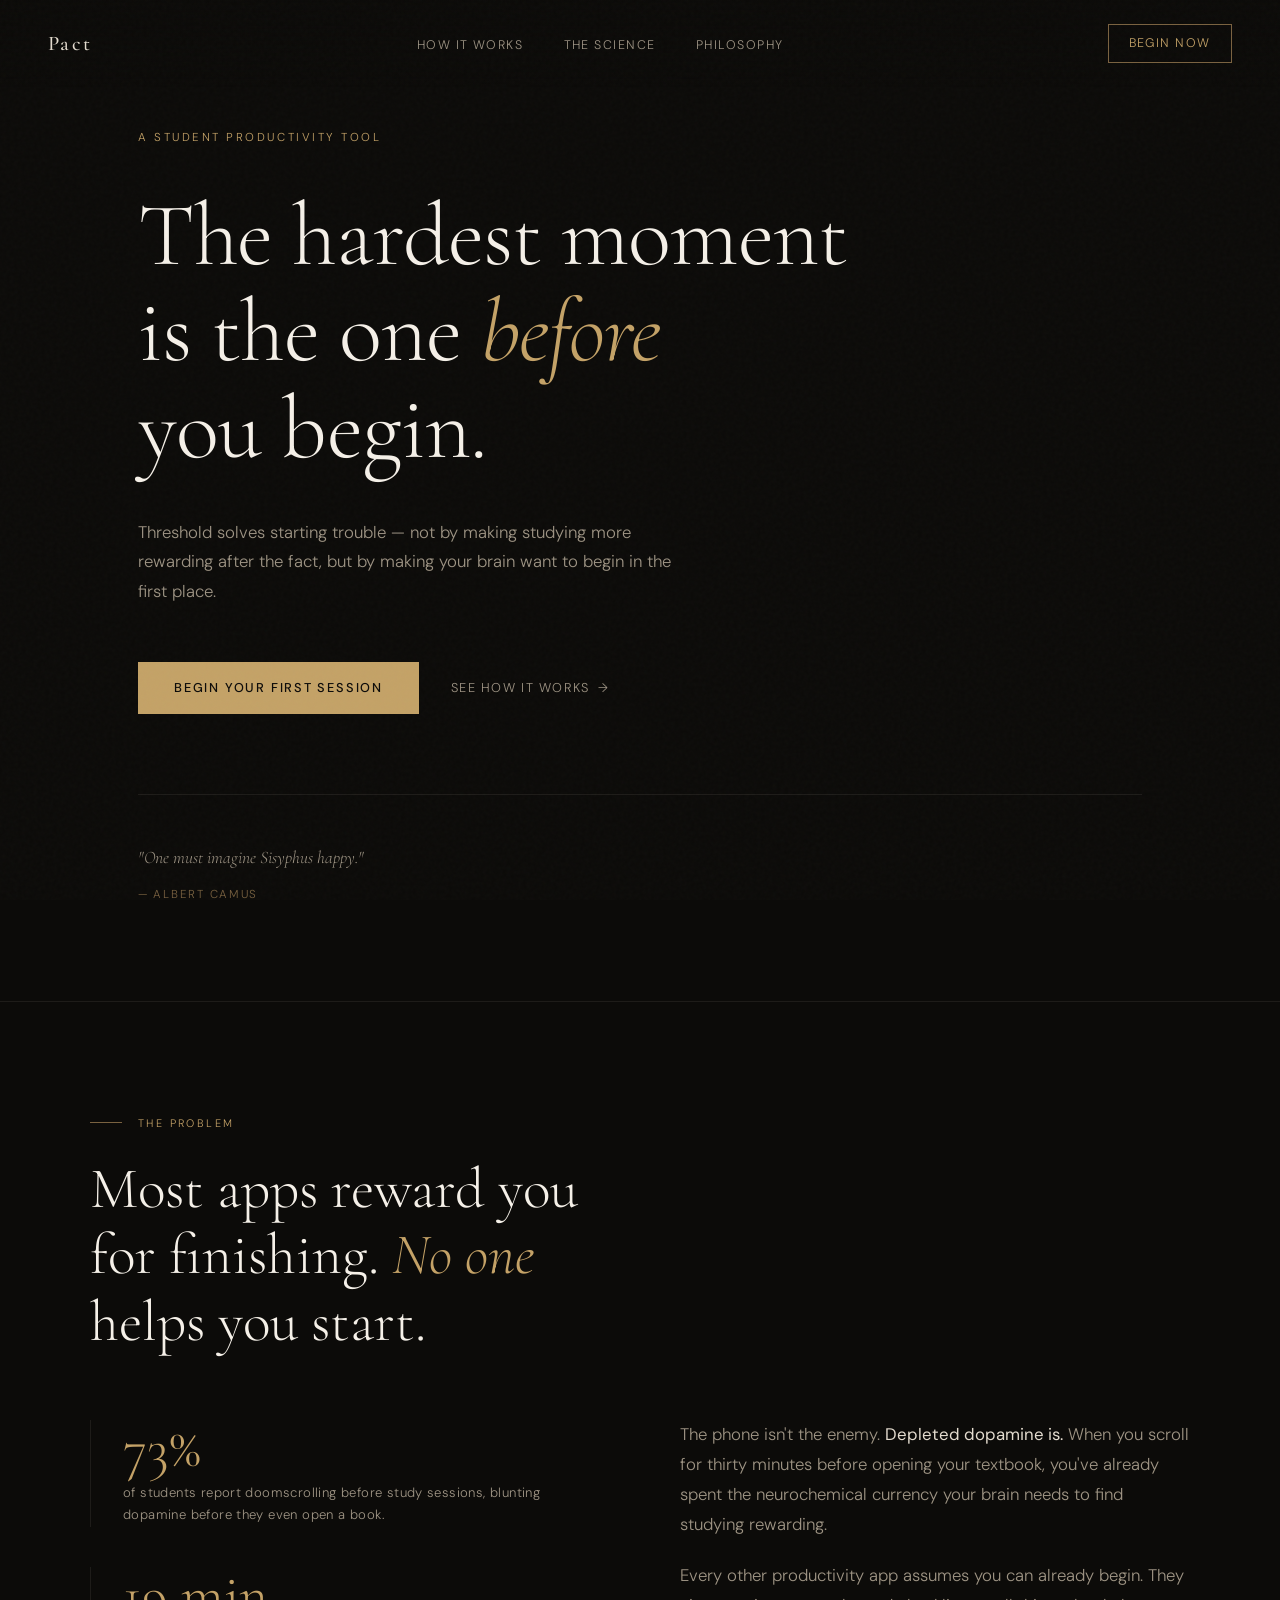
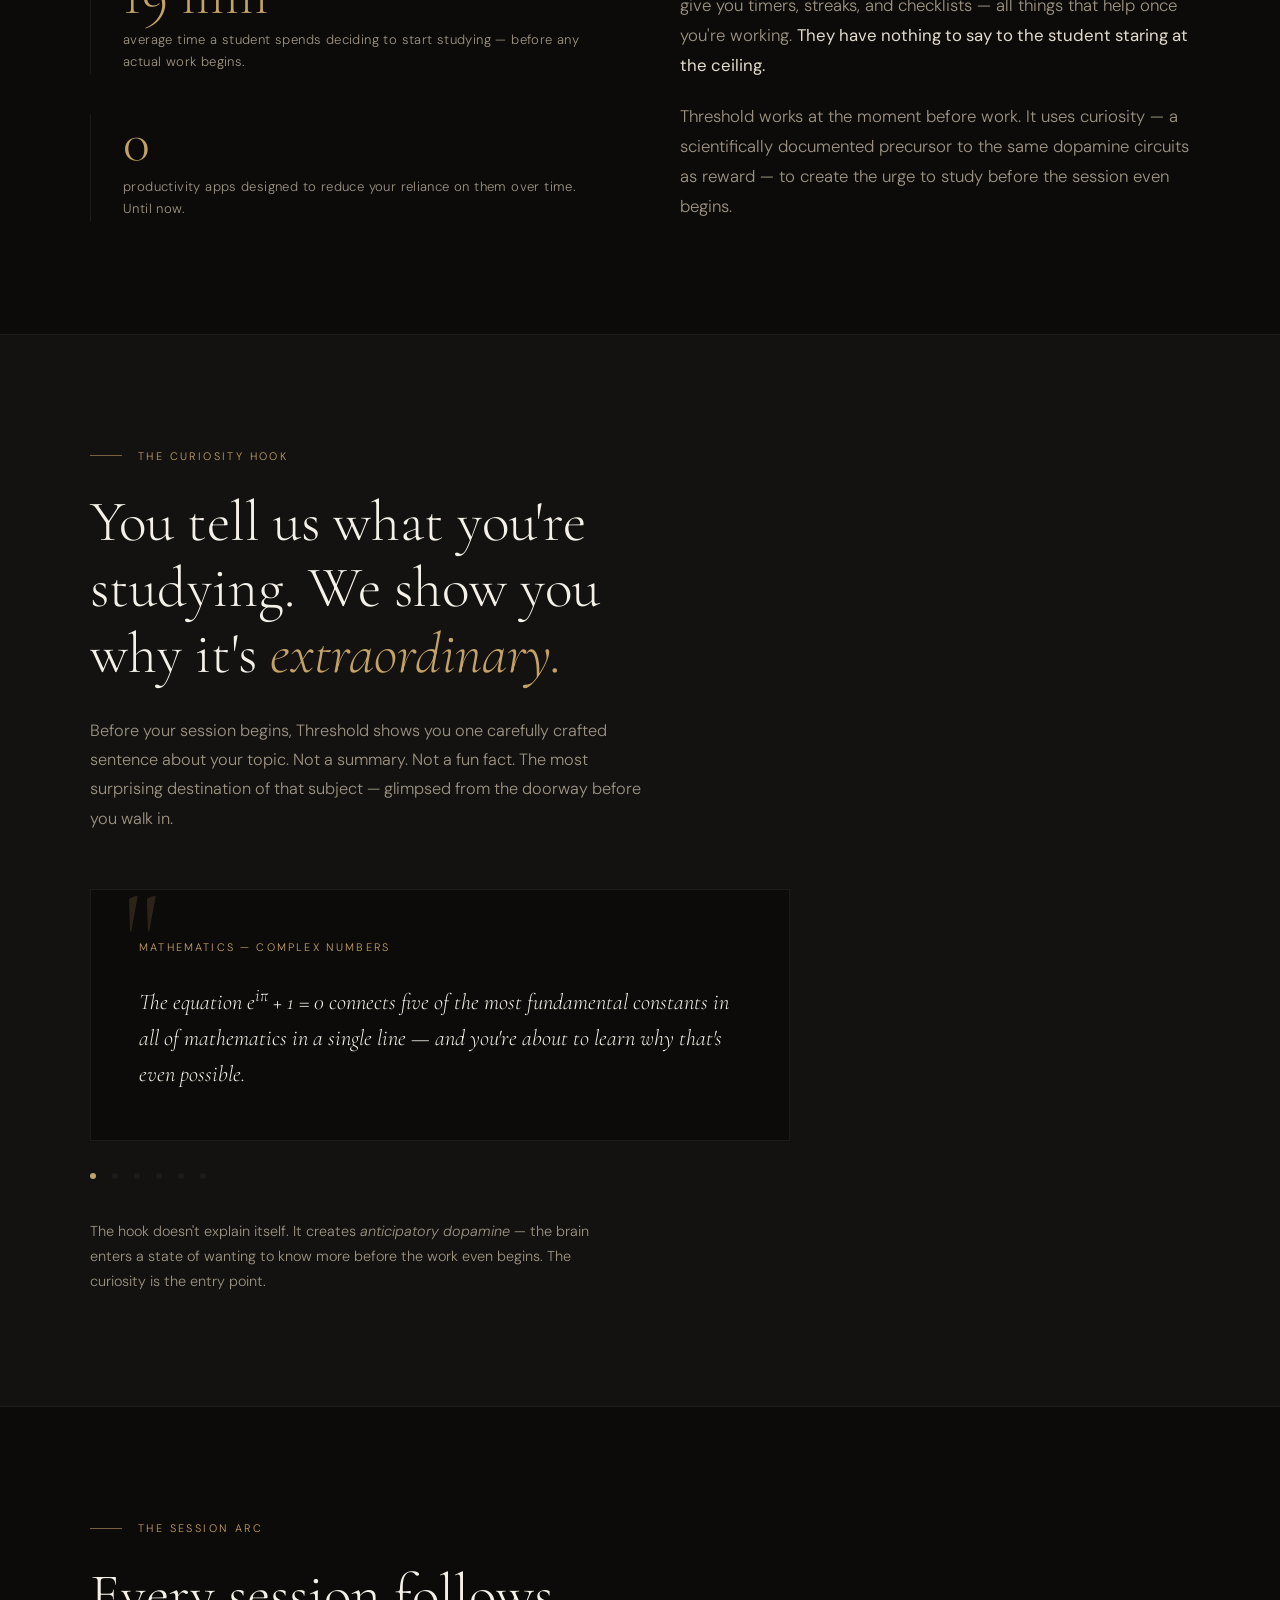
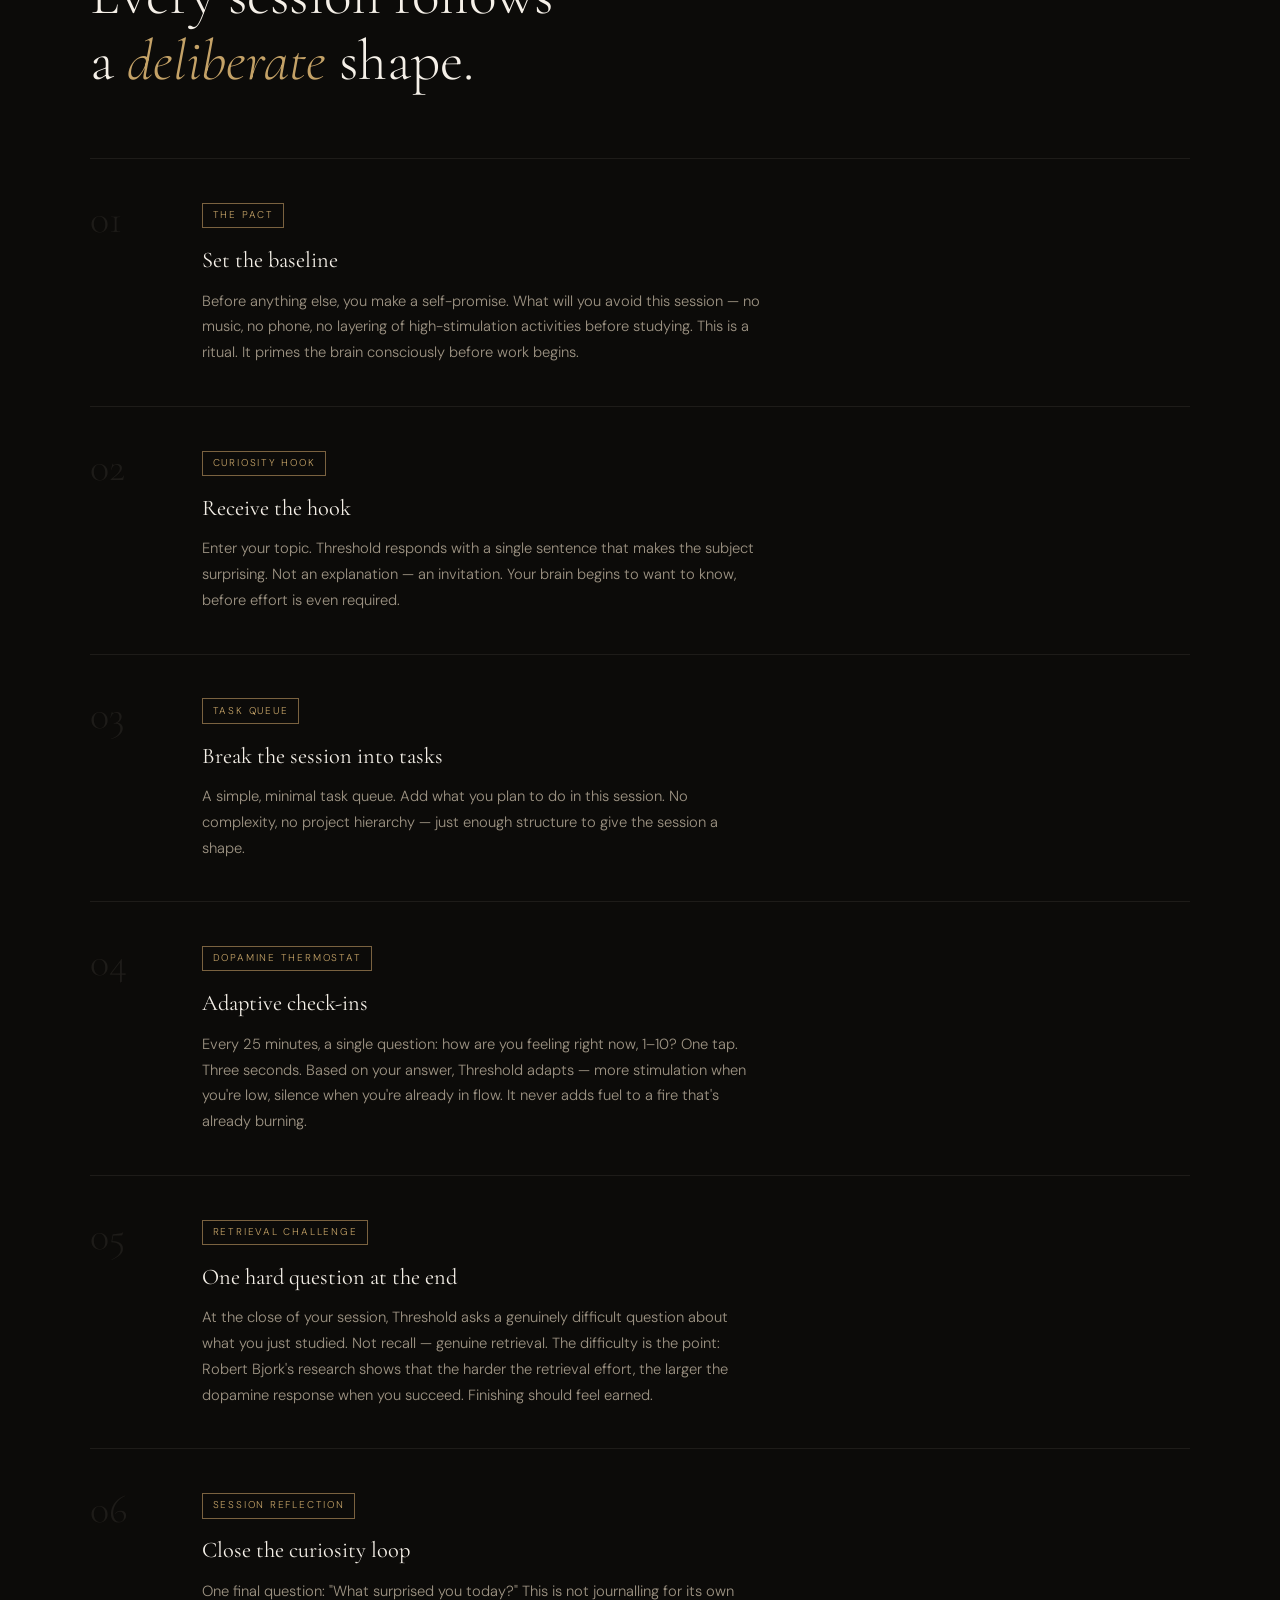
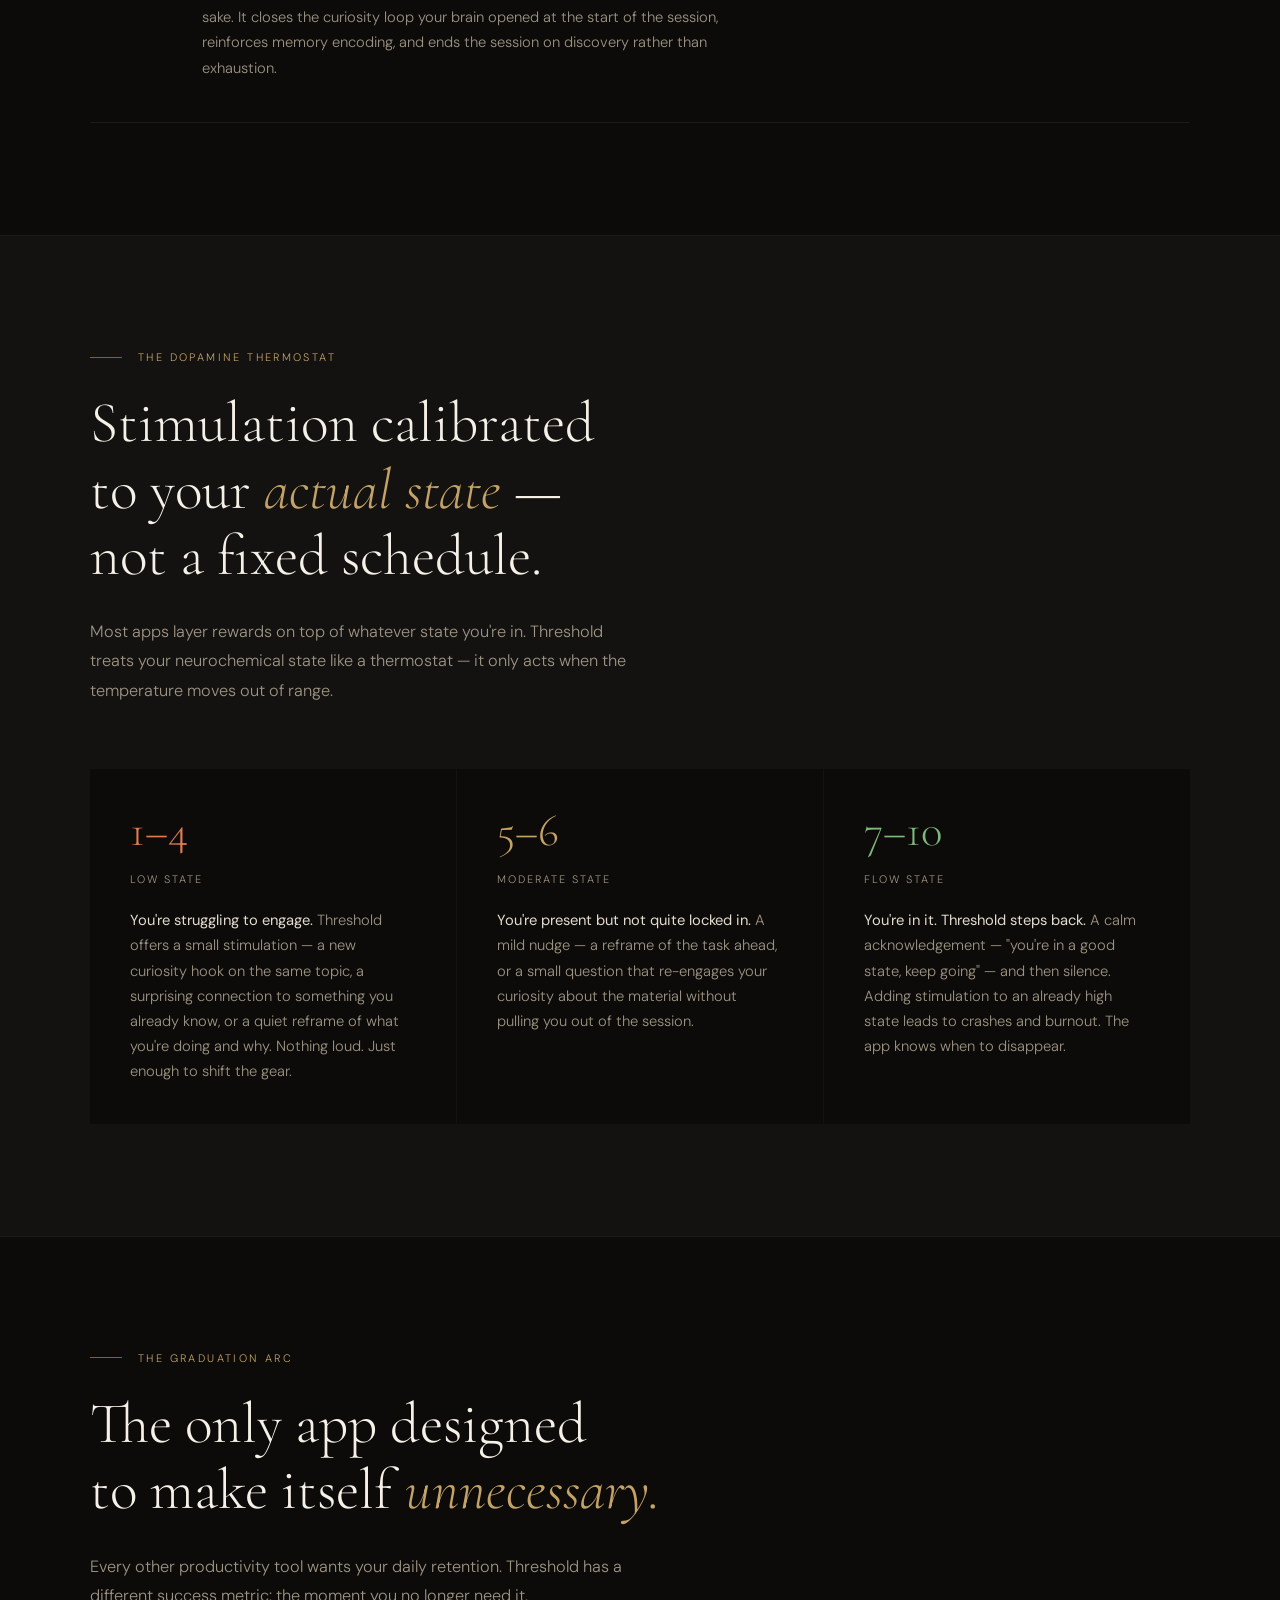
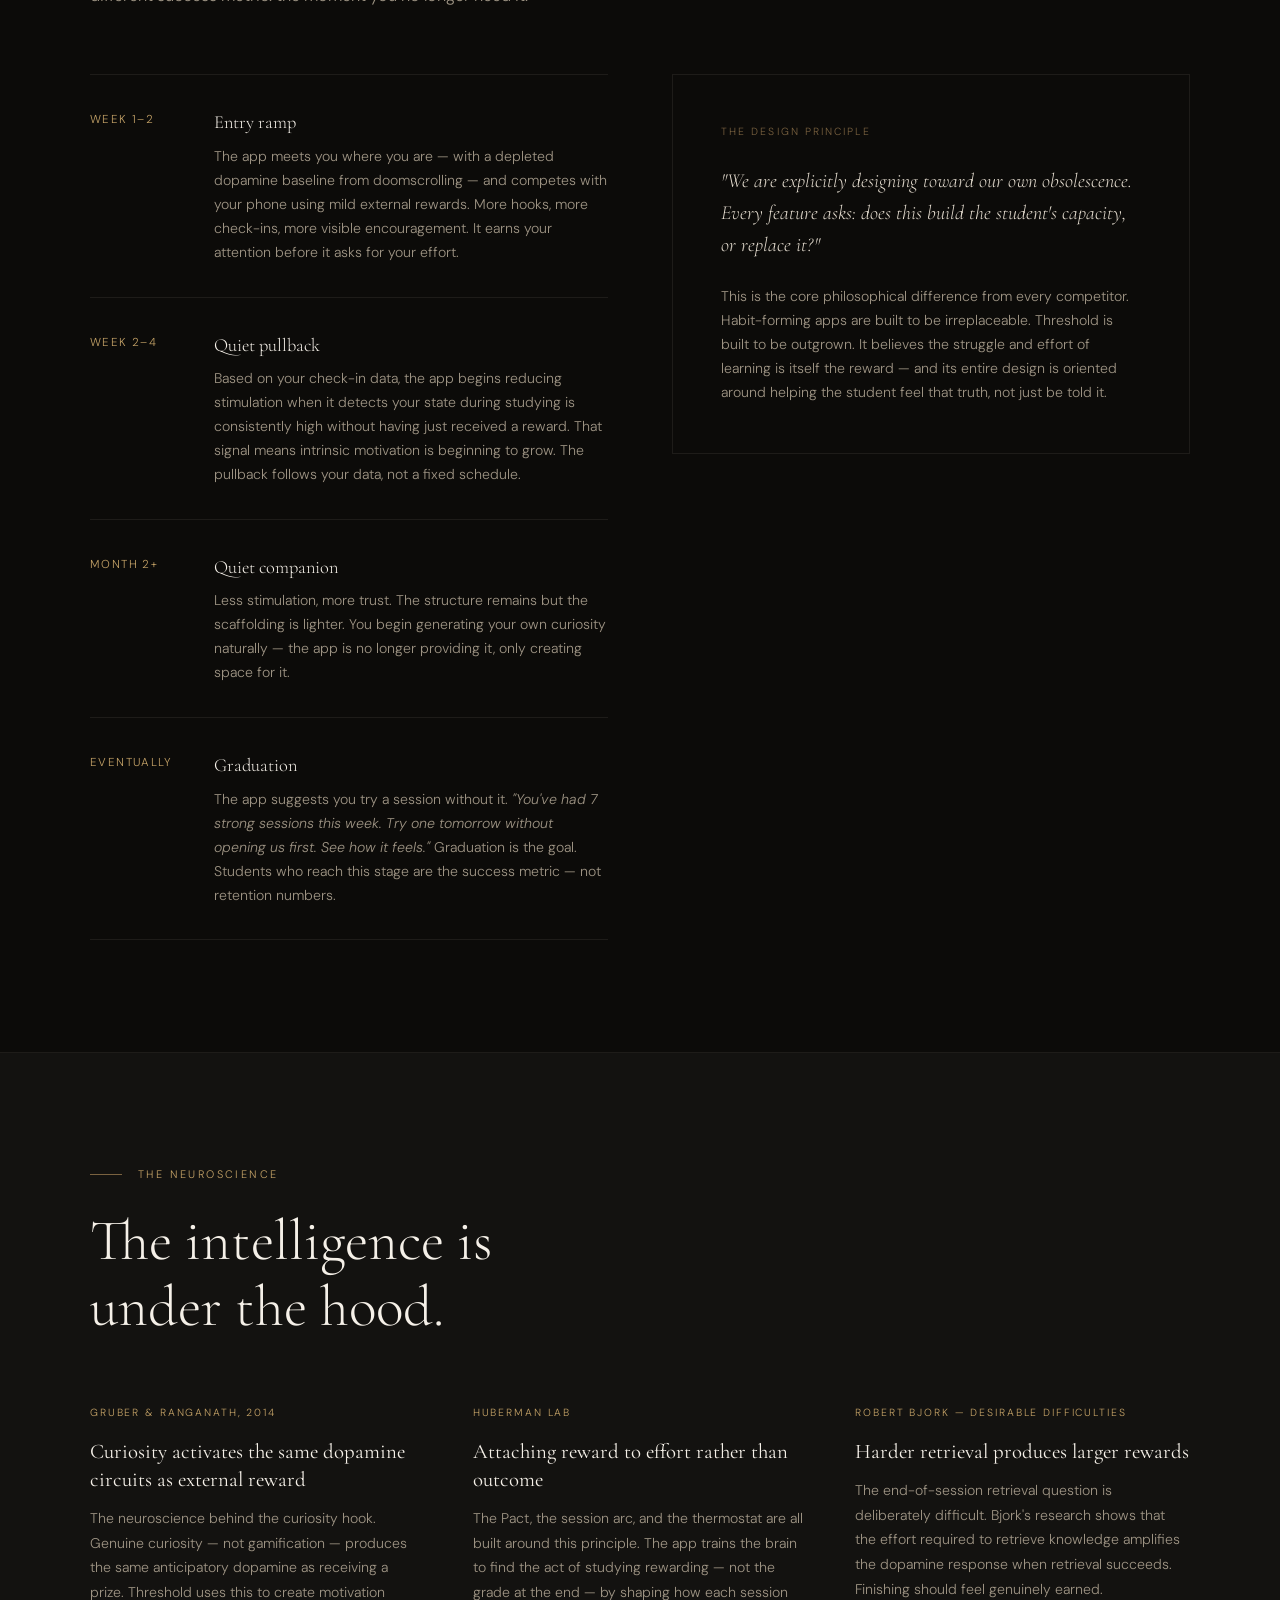
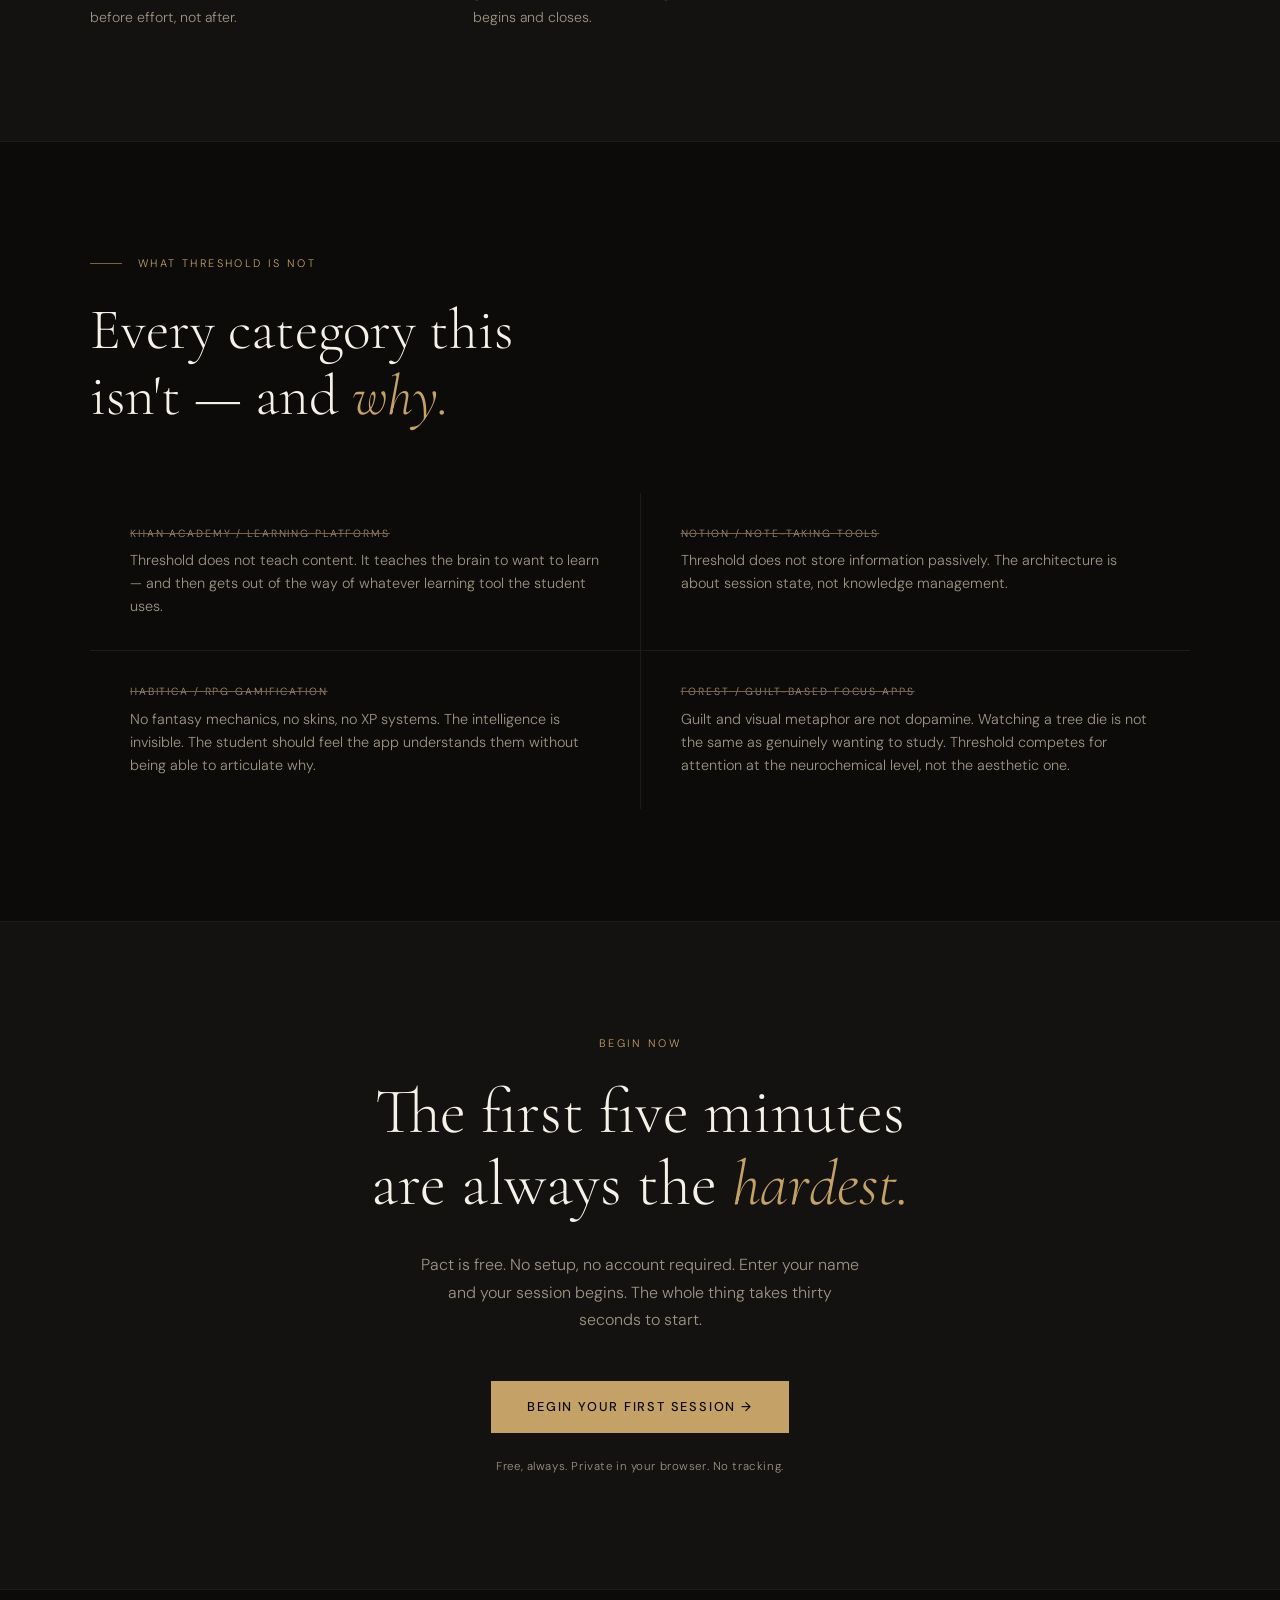
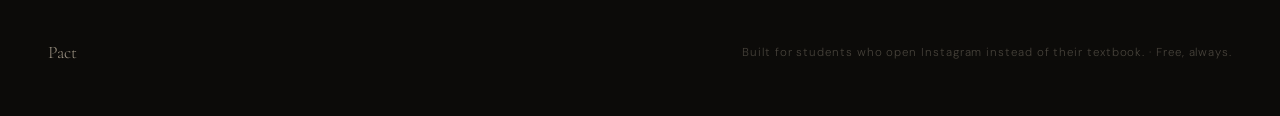
==== commit 227c7474: "Update index.html" ====
--- a/index.html
+++ b/index.html
@@ -55,7 +55,7 @@
       display: flex;
       justify-content: space-between;
       align-items: center;
-      background: linear-gradient(to bottom, rgba(12,11,9,0.97) 0%, transparent 100%);
+      background: linear-gradient(to bottom, rgba(12,11,9,0.95) 0%, transparent 100%);
     }
 
     .nav-logo {
@@ -154,7 +154,6 @@
       display: flex;
       align-items: center;
       gap: 2rem;
-      flex-wrap: wrap;
       opacity: 0;
       animation: fadeUp 0.9s 0.8s forwards;
     }
@@ -191,33 +190,7 @@
     }
 
     .btn-ghost:hover { color: var(--cream); }
-    .btn-ghost::after { content: '→'; }
-
-    .hero-meta {
-      margin-top: 1.75rem;
-      display: flex;
-      gap: 2rem;
-      flex-wrap: wrap;
-      opacity: 0;
-      animation: fadeUp 0.9s 1s forwards;
-    }
-
-    .hero-meta-item {
-      font-size: 0.72rem;
-      letter-spacing: 0.1em;
-      text-transform: uppercase;
-      color: var(--cream-dim);
-      opacity: 0.6;
-      display: flex;
-      align-items: center;
-      gap: 0.4rem;
-    }
-
-    .hero-meta-item::before {
-      content: '·';
-      color: var(--gold);
-      font-size: 1rem;
-    }
+    .btn-ghost::after { content: '→'; font-style: normal; }
 
     .hero-quote {
       margin-top: 5rem;
@@ -228,7 +201,7 @@
       font-size: 1.1rem;
       color: var(--cream-dim);
       opacity: 0;
-      animation: fadeUp 0.9s 1.1s forwards;
+      animation: fadeUp 0.9s 1s forwards;
     }
 
     .hero-quote cite {
@@ -243,7 +216,9 @@
     }
 
     /* ─── SECTION BASE ─── */
-    section { padding: 7rem 3rem; }
+    section {
+      padding: 7rem 3rem;
+    }
 
     .container {
       max-width: 1100px;
@@ -291,6 +266,7 @@
       line-height: 1.8;
     }
 
+    /* ─── DIVIDER ─── */
     .divider {
       width: 100%;
       height: 1px;
@@ -298,6 +274,10 @@
     }
 
     /* ─── THE PROBLEM ─── */
+    .problem {
+      background: var(--bg);
+    }
+
     .problem-grid {
       display: grid;
       grid-template-columns: 1fr 1fr;
@@ -329,7 +309,7 @@
       font-size: 0.82rem;
       color: var(--cream-dim);
       margin-top: 0.4rem;
-      letter-spacing: 0.02em;
+      letter-spacing: 0.03em;
     }
 
     .problem-text {
@@ -350,7 +330,14 @@
     }
 
     /* ─── HOOK DEMO ─── */
-    .hook-section { background: var(--bg-card); }
+    .hook-section {
+      background: var(--bg-card);
+    }
+
+    .hook-display {
+      margin-top: 3.5rem;
+      position: relative;
+    }
 
     .hook-card {
       border: 1px solid var(--bg-line);
@@ -358,7 +345,6 @@
       background: var(--bg);
       max-width: 700px;
       position: relative;
-      margin-top: 3.5rem;
     }
 
     .hook-card::before {
@@ -407,10 +393,8 @@
       outline: none;
     }
 
-    .hook-dot.active { background: var(--gold); }
-
-    .hook-cta {
-      margin-top: 2rem;
+    .hook-dot.active {
+      background: var(--gold);
     }
 
     .hook-aside {
@@ -424,11 +408,12 @@
       line-height: 1.75;
     }
 
-    /* ─── STEPS ─── */
+    /* ─── THE LOOP ─── */
     .loop-steps {
       margin-top: 4rem;
       display: flex;
       flex-direction: column;
+      gap: 0;
     }
 
     .step {
@@ -438,9 +423,12 @@
       padding: 2.5rem 0;
       border-top: 1px solid var(--bg-line);
       align-items: start;
-    }
-
-    .step:last-child { border-bottom: 1px solid var(--bg-line); }
+      transition: all 0.3s;
+    }
+
+    .step:last-child {
+      border-bottom: 1px solid var(--bg-line);
+    }
 
     .step-number {
       font-family: var(--serif);
@@ -451,7 +439,11 @@
       transition: color 0.3s;
     }
 
-    .step:hover .step-number { color: var(--gold); }
+    .step:hover .step-number {
+      color: var(--gold);
+    }
+
+    .step-content {}
 
     .step-title {
       font-family: var(--serif);
@@ -479,24 +471,10 @@
       margin-bottom: 0.8rem;
     }
 
-    .step-link {
-      display: inline-flex;
-      align-items: center;
-      gap: 0.4rem;
-      font-size: 0.75rem;
-      letter-spacing: 0.1em;
-      text-transform: uppercase;
-      color: var(--gold);
-      text-decoration: none;
-      margin-top: 0.9rem;
-      transition: gap 0.3s;
-    }
-
-    .step-link:hover { gap: 0.7rem; }
-    .step-link::after { content: '→'; }
-
     /* ─── THERMOSTAT ─── */
-    .thermostat-section { background: var(--bg-card); }
+    .thermostat-section {
+      background: var(--bg-card);
+    }
 
     .thermostat-grid {
       display: grid;
@@ -523,9 +501,9 @@
 
     .thermo-card:hover::after { width: 100%; }
 
-    .thermo-low::after  { background: #e07b54; }
-    .thermo-mid::after  { background: var(--gold); }
-    .thermo-high::after { background: #7db87d; }
+    .thermo-low::after   { background: #e07b54; }
+    .thermo-mid::after   { background: var(--gold); }
+    .thermo-high::after  { background: #7db87d; }
 
     .thermo-range {
       font-family: var(--serif);
@@ -535,9 +513,9 @@
       margin-bottom: 1rem;
     }
 
-    .thermo-low .thermo-range  { color: #e07b54; }
-    .thermo-mid .thermo-range  { color: var(--gold); }
-    .thermo-high .thermo-range { color: #7db87d; }
+    .thermo-low .thermo-range   { color: #e07b54; }
+    .thermo-mid .thermo-range   { color: var(--gold); }
+    .thermo-high .thermo-range  { color: #7db87d; }
 
     .thermo-label {
       font-size: 0.68rem;
@@ -559,17 +537,20 @@
     }
 
     /* ─── GRADUATION ─── */
+    .graduation-section {}
+
     .grad-arc {
+      margin-top: 4rem;
       display: grid;
       grid-template-columns: 1fr 1fr;
       gap: 4rem;
       align-items: start;
-      margin-top: 4rem;
     }
 
     .grad-phases {
       display: flex;
       flex-direction: column;
+      gap: 0;
     }
 
     .phase {
@@ -581,7 +562,9 @@
       align-items: start;
     }
 
-    .phase:last-child { border-bottom: 1px solid var(--bg-line); }
+    .phase:last-child {
+      border-bottom: 1px solid var(--bg-line);
+    }
 
     .phase-time {
       font-size: 0.72rem;
@@ -612,14 +595,6 @@
     .philosophy-card {
       border: 1px solid var(--bg-line);
       padding: 3rem;
-    }
-
-    .card-label {
-      font-size: 0.65rem;
-      letter-spacing: 0.2em;
-      text-transform: uppercase;
-      color: var(--gold-dim);
-      margin-bottom: 1.5rem;
     }
 
     .philosophy-card blockquote {
@@ -638,8 +613,18 @@
       line-height: 1.7;
     }
 
+    .philosophy-card .card-label {
+      font-size: 0.65rem;
+      letter-spacing: 0.2em;
+      text-transform: uppercase;
+      color: var(--gold-dim);
+      margin-bottom: 1.5rem;
+    }
+
     /* ─── SCIENCE ─── */
-    .science-section { background: var(--bg-card); }
+    .science-section {
+      background: var(--bg-card);
+    }
 
     .science-grid {
       display: grid;
@@ -648,6 +633,8 @@
       margin-top: 4rem;
     }
 
+    .science-item {}
+
     .sci-source {
       font-size: 0.65rem;
       letter-spacing: 0.18em;
@@ -672,6 +659,8 @@
     }
 
     /* ─── NOT THIS ─── */
+    .not-section {}
+
     .not-grid {
       display: grid;
       grid-template-columns: repeat(2, 1fr);
@@ -721,8 +710,8 @@
       font-weight: 300;
       line-height: 1.12;
       color: var(--white);
-      max-width: 640px;
-      margin: 0 auto 1.5rem;
+      max-width: 680px;
+      margin: 0 auto 2rem;
     }
 
     .cta-title em {
@@ -738,18 +727,53 @@
       line-height: 1.7;
     }
 
-    .cta-buttons {
-      display: flex;
-      justify-content: center;
-      gap: 1.5rem;
-      flex-wrap: wrap;
-    }
+    .cta-form {
+      display: flex;
+      gap: 0;
+      max-width: 400px;
+      margin: 0 auto;
+    }
+
+    .cta-input {
+      flex: 1;
+      background: var(--bg);
+      border: 1px solid var(--bg-line);
+      border-right: none;
+      color: var(--cream);
+      font-family: var(--sans);
+      font-size: 0.88rem;
+      padding: 0.85rem 1.25rem;
+      outline: none;
+      transition: border-color 0.3s;
+    }
+
+    .cta-input:focus {
+      border-color: var(--gold-dim);
+    }
+
+    .cta-input::placeholder { color: var(--cream-dim); opacity: 0.5; }
+
+    .cta-submit {
+      background: var(--gold);
+      color: var(--bg);
+      border: none;
+      font-family: var(--sans);
+      font-size: 0.78rem;
+      font-weight: 500;
+      letter-spacing: 0.12em;
+      text-transform: uppercase;
+      padding: 0.85rem 1.5rem;
+      cursor: pointer;
+      transition: all 0.3s;
+    }
+
+    .cta-submit:hover { background: var(--white); }
 
     .cta-note {
       font-size: 0.72rem;
       color: var(--cream-dim);
-      opacity: 0.45;
-      margin-top: 1.5rem;
+      opacity: 0.5;
+      margin-top: 1rem;
       letter-spacing: 0.05em;
     }
 
@@ -766,32 +790,13 @@
       font-family: var(--serif);
       font-size: 1.1rem;
       color: var(--cream-dim);
-      text-decoration: none;
-    }
-
-    .footer-links {
-      display: flex;
-      gap: 2rem;
-      list-style: none;
-    }
-
-    .footer-links a {
-      font-size: 0.72rem;
-      letter-spacing: 0.1em;
-      text-transform: uppercase;
-      color: var(--cream-dim);
-      opacity: 0.4;
-      text-decoration: none;
-      transition: opacity 0.3s;
-    }
-
-    .footer-links a:hover { opacity: 0.8; }
+    }
 
     .footer-line {
       font-size: 0.72rem;
       letter-spacing: 0.08em;
       color: var(--cream-dim);
-      opacity: 0.35;
+      opacity: 0.4;
     }
 
     /* ─── ANIMATIONS ─── */
@@ -815,22 +820,25 @@
     @media (max-width: 900px) {
       nav { padding: 1.25rem 1.5rem; }
       .nav-links { display: none; }
+
       section { padding: 5rem 1.5rem; }
       .hero { padding: 7rem 1.5rem 4rem; }
+
       .problem-grid { grid-template-columns: 1fr; gap: 3rem; }
       .thermostat-grid { grid-template-columns: 1fr; gap: 1px; }
       .science-grid { grid-template-columns: 1fr; gap: 2.5rem; }
       .not-grid { grid-template-columns: 1fr; }
       .grad-arc { grid-template-columns: 1fr; }
       .grad-philosophy { position: static; }
+
       .step { grid-template-columns: 50px 1fr; gap: 1.25rem; }
-      footer { flex-direction: column; gap: 1.25rem; text-align: center; }
-      .footer-links { justify-content: center; }
+      footer { flex-direction: column; gap: 1rem; text-align: center; }
     }
 
     @media (max-width: 600px) {
       .hero-headline { font-size: 2.6rem; }
-      .hero-actions { flex-direction: column; align-items: flex-start; }
+      .cta-form { flex-direction: column; }
+      .cta-input { border-right: 1px solid var(--bg-line); border-bottom: none; }
     }
   </style>
 </head>
@@ -838,46 +846,38 @@
 
   <!-- ─── NAV ─── -->
   <nav>
-    <a href="/" class="nav-logo">Pact</a>
+    <a href="#" class="nav-logo">Pact</a>
     <ul class="nav-links">
       <li><a href="#how-it-works">How it works</a></li>
       <li><a href="#science">The science</a></li>
       <li><a href="#philosophy">Philosophy</a></li>
-      <li><a href="/hook">Curiosity warm-up</a></li>
     </ul>
-    <a href="/login" class="nav-cta">Begin now</a>
+    <a href="https://jocular-dragon-7746f1.netlify.app/login" class="nav-cta">Begin now</a>
   </nav>
 
   <!-- ─── HERO ─── -->
-  <section style="padding-left:3rem;padding-right:3rem;">
-    <div class="hero" style="padding-left:0;padding-right:0;">
-      <div class="hero-eyebrow">A curiosity-first study companion</div>
-      <h1 class="hero-headline">
-        The hardest moment<br />is the one <em>before</em><br />you begin.
-      </h1>
-      <p class="hero-sub">
-        Pact is for students who sit down to study and still cannot make themselves start. It uses curiosity — not guilt, not gamification — to make your brain want to begin before the effort even arrives.
-      </p>
-      <div class="hero-actions">
-        <a href="/login" class="btn-primary">Start your first session</a>
-        <a href="#how-it-works" class="btn-ghost">See how it works</a>
-      </div>
-      <div class="hero-meta">
-        <span class="hero-meta-item">Free, always</span>
-        <span class="hero-meta-item">No account friction</span>
-        <span class="hero-meta-item">Private in your browser</span>
-      </div>
-      <div class="hero-quote">
-        "One must imagine Sisyphus happy."
-        <cite>— Albert Camus</cite>
-      </div>
+  <section class="hero">
+    <div class="hero-eyebrow">A student productivity tool</div>
+    <h1 class="hero-headline">
+      The hardest moment<br />is the one <em>before</em><br />you begin.
+    </h1>
+    <p class="hero-sub">
+      Threshold solves starting trouble — not by making studying more rewarding after the fact, but by making your brain want to begin in the first place.
+    </p>
+    <div class="hero-actions">
+      <a href="https://jocular-dragon-7746f1.netlify.app/login" class="btn-primary">Begin your first session</a>
+      <a href="#how-it-works" class="btn-ghost">See how it works</a>
+    </div>
+    <div class="hero-quote">
+      "One must imagine Sisyphus happy."
+      <cite>— Albert Camus</cite>
     </div>
   </section>
 
   <div class="divider"></div>
 
   <!-- ─── THE PROBLEM ─── -->
-  <section id="the-problem">
+  <section class="problem" id="the-problem">
     <div class="container">
       <div class="section-label">The problem</div>
       <h2 class="section-title">
@@ -888,22 +888,22 @@
         <div class="problem-stat">
           <div class="stat-item">
             <div class="stat-number">73%</div>
-            <div class="stat-label">of students report scrolling before study sessions — blunting dopamine before they even open a book.</div>
+            <div class="stat-label">of students report doomscrolling before study sessions, blunting dopamine before they even open a book.</div>
           </div>
           <div class="stat-item">
             <div class="stat-number">19 min</div>
-            <div class="stat-label">average time spent deciding to start studying, before any actual work begins.</div>
+            <div class="stat-label">average time a student spends deciding to start studying — before any actual work begins.</div>
           </div>
           <div class="stat-item">
             <div class="stat-number">0</div>
-            <div class="stat-label">productivity apps designed to reduce your reliance on them over time. Until Pact.</div>
+            <div class="stat-label">productivity apps designed to reduce your reliance on them over time. Until now.</div>
           </div>
         </div>
 
         <div class="problem-text">
           <p>The phone isn't the enemy. <strong>Depleted dopamine is.</strong> When you scroll for thirty minutes before opening your textbook, you've already spent the neurochemical currency your brain needs to find studying rewarding.</p>
-          <p>Every other productivity app assumes you can already begin. They give you timers, streaks, and checklists — all useful once you're working. <strong>They have nothing to say to the student staring at the ceiling.</strong></p>
-          <p>Pact works at the moment before work. It uses curiosity — a scientifically documented precursor to dopamine — to create the urge to study before the session even begins.</p>
+          <p>Every other productivity app assumes you can already begin. They give you timers, streaks, and checklists — all things that help once you're working. <strong>They have nothing to say to the student staring at the ceiling.</strong></p>
+          <p>Threshold works at the moment before work. It uses curiosity — a scientifically documented precursor to the same dopamine circuits as reward — to create the urge to study before the session even begins.</p>
         </div>
       </div>
     </div>
@@ -914,21 +914,18 @@
   <!-- ─── CURIOSITY HOOK ─── -->
   <section class="hook-section" id="how-it-works">
     <div class="container">
-      <div class="section-label">The curiosity warm-up</div>
+      <div class="section-label">The curiosity hook</div>
       <h2 class="section-title reveal">
         You tell us what you're<br />studying. We show you<br />why it's <em>extraordinary.</em>
       </h2>
-      <p class="section-body reveal">Before your session begins, Pact shows you one carefully crafted sentence about your topic. Not a summary. Not a fun fact. The most surprising destination of that subject — glimpsed from the doorway before you walk in.</p>
-
-      <div class="reveal">
+      <p class="section-body reveal">Before your session begins, Threshold shows you one carefully crafted sentence about your topic. Not a summary. Not a fun fact. The most surprising destination of that subject — glimpsed from the doorway before you walk in.</p>
+
+      <div class="hook-display reveal">
         <div class="hook-card" id="hookCard">
           <div class="hook-subject" id="hookSubject">Mathematics — Complex Numbers</div>
           <div class="hook-text" id="hookText">The equation e<sup>iπ</sup> + 1 = 0 connects five of the most fundamental constants in all of mathematics in a single line — and you're about to learn why that's even possible.</div>
         </div>
         <div class="hook-nav" id="hookNav"></div>
-        <div class="hook-cta">
-          <a href="/hook" class="btn-ghost">Try the full curiosity warm-up</a>
-        </div>
         <div class="hook-aside">
           <p>The hook doesn't explain itself. It creates <em>anticipatory dopamine</em> — the brain enters a state of wanting to know more before the work even begins. The curiosity is the entry point.</p>
         </div>
@@ -938,8 +935,8 @@
 
   <div class="divider"></div>
 
-  <!-- ─── THE SESSION ARC ─── -->
-  <section id="session-arc">
+  <!-- ─── THE CORE LOOP ─── -->
+  <section id="the-loop">
     <div class="container">
       <div class="section-label">The session arc</div>
       <h2 class="section-title reveal">
@@ -952,8 +949,7 @@
           <div class="step-content">
             <div class="step-tag">The Pact</div>
             <div class="step-title">Set the baseline</div>
-            <div class="step-body">Before anything else, you make a self-promise. What will you avoid this session — no music, no phone, no layering of high-stimulation activities. This is a ritual. It primes the brain consciously before work begins.</div>
-            <a href="/login" class="step-link">Begin with the pact</a>
+            <div class="step-body">Before anything else, you make a self-promise. What will you avoid this session — no music, no phone, no layering of high-stimulation activities before studying. This is a ritual. It primes the brain consciously before work begins.</div>
           </div>
         </div>
 
@@ -962,18 +958,16 @@
           <div class="step-content">
             <div class="step-tag">Curiosity Hook</div>
             <div class="step-title">Receive the hook</div>
-            <div class="step-body">Enter your topic. Pact responds with a single sentence that makes the subject surprising. Not an explanation — an invitation. Your brain begins to want to know, before effort is even required.</div>
-            <a href="/hook" class="step-link">Open the curiosity warm-up</a>
+            <div class="step-body">Enter your topic. Threshold responds with a single sentence that makes the subject surprising. Not an explanation — an invitation. Your brain begins to want to know, before effort is even required.</div>
           </div>
         </div>
 
         <div class="step reveal">
           <div class="step-number">03</div>
           <div class="step-content">
-            <div class="step-tag">Study Space</div>
-            <div class="step-title">Choose your topic and sprint</div>
-            <div class="step-body">Name your subject, choose a sprint length, and pick the first reachable step. No complex hierarchy — just enough structure to give the session a shape. If starting feels heavy today, begin with fifteen minutes.</div>
-            <a href="/app" class="step-link">Open the study space</a>
+            <div class="step-tag">Task Queue</div>
+            <div class="step-title">Break the session into tasks</div>
+            <div class="step-body">A simple, minimal task queue. Add what you plan to do in this session. No complexity, no project hierarchy — just enough structure to give the session a shape.</div>
           </div>
         </div>
 
@@ -981,8 +975,8 @@
           <div class="step-number">04</div>
           <div class="step-content">
             <div class="step-tag">Dopamine Thermostat</div>
-            <div class="step-title">Adaptive check-ins during the sprint</div>
-            <div class="step-body">Every 25 minutes, a single question: how are you feeling right now, 1–10? One tap. Three seconds. Based on your answer, Pact adapts — more stimulation when you're low, silence when you're already in flow. It never adds fuel to a fire that's already burning.</div>
+            <div class="step-title">Adaptive check-ins</div>
+            <div class="step-body">Every 25 minutes, a single question: how are you feeling right now, 1–10? One tap. Three seconds. Based on your answer, Threshold adapts — more stimulation when you're low, silence when you're already in flow. It never adds fuel to a fire that's already burning.</div>
           </div>
         </div>
 
@@ -991,8 +985,7 @@
           <div class="step-content">
             <div class="step-tag">Retrieval Challenge</div>
             <div class="step-title">One hard question at the end</div>
-            <div class="step-body">At the close of your session, Pact asks a genuinely difficult question about what you just studied. Not recall — genuine retrieval. The difficulty is the point: Robert Bjork's research shows that the harder the retrieval effort, the larger the dopamine response when you succeed.</div>
-            <a href="/session" class="step-link">Start a focus sprint</a>
+            <div class="step-body">At the close of your session, Threshold asks a genuinely difficult question about what you just studied. Not recall — genuine retrieval. The difficulty is the point: Robert Bjork's research shows that the harder the retrieval effort, the larger the dopamine response when you succeed. Finishing should feel earned.</div>
           </div>
         </div>
 
@@ -1001,7 +994,7 @@
           <div class="step-content">
             <div class="step-tag">Session Reflection</div>
             <div class="step-title">Close the curiosity loop</div>
-            <div class="step-body">One final question: "What surprised you today?" This closes the curiosity loop your brain opened at the start, reinforces memory encoding, and ends the session on discovery rather than exhaustion.</div>
+            <div class="step-body">One final question: "What surprised you today?" This is not journalling for its own sake. It closes the curiosity loop your brain opened at the start of the session, reinforces memory encoding, and ends the session on discovery rather than exhaustion.</div>
           </div>
         </div>
       </div>
@@ -1017,28 +1010,30 @@
       <h2 class="section-title reveal">
         Stimulation calibrated<br />to your <em>actual state</em> —<br />not a fixed schedule.
       </h2>
-      <p class="section-body reveal">Most apps layer rewards on top of whatever state you're in. Pact treats your neurochemical state like a thermostat — it only acts when the temperature moves out of range.</p>
+      <p class="section-body reveal">Most apps layer rewards on top of whatever state you're in. Threshold treats your neurochemical state like a thermostat — it only acts when the temperature moves out of range.</p>
 
       <div class="thermostat-grid reveal">
         <div class="thermo-card thermo-low">
           <div class="thermo-range">1–4</div>
           <div class="thermo-label">Low state</div>
           <div class="thermo-response">
-            <strong>You're struggling to engage.</strong> Pact offers a small stimulation — a new curiosity hook, a surprising connection, or a quiet reframe of what you're doing and why. Nothing loud. Just enough to shift the gear.
-          </div>
-        </div>
+            <strong>You're struggling to engage.</strong> Threshold offers a small stimulation — a new curiosity hook on the same topic, a surprising connection to something you already know, or a quiet reframe of what you're doing and why. Nothing loud. Just enough to shift the gear.
+          </div>
+        </div>
+
         <div class="thermo-card thermo-mid">
           <div class="thermo-range">5–6</div>
           <div class="thermo-label">Moderate state</div>
           <div class="thermo-response">
-            <strong>Present but not quite locked in.</strong> A mild nudge — a reframe of the task ahead, or a small question that re-engages curiosity without pulling you out of the session.
-          </div>
-        </div>
+            <strong>You're present but not quite locked in.</strong> A mild nudge — a reframe of the task ahead, or a small question that re-engages your curiosity about the material without pulling you out of the session.
+          </div>
+        </div>
+
         <div class="thermo-card thermo-high">
           <div class="thermo-range">7–10</div>
           <div class="thermo-label">Flow state</div>
           <div class="thermo-response">
-            <strong>You're in it. Pact steps back.</strong> A calm acknowledgement — "you're in a good state, keep going" — and then silence. Adding stimulation to an already high state leads to crashes. The app knows when to disappear.
+            <strong>You're in it. Threshold steps back.</strong> A calm acknowledgement — "you're in a good state, keep going" — and then silence. Adding stimulation to an already high state leads to crashes and burnout. The app knows when to disappear.
           </div>
         </div>
       </div>
@@ -1048,13 +1043,13 @@
   <div class="divider"></div>
 
   <!-- ─── GRADUATION ARC ─── -->
-  <section id="philosophy">
+  <section class="graduation-section" id="philosophy">
     <div class="container">
       <div class="section-label">The graduation arc</div>
       <h2 class="section-title reveal">
         The only app designed<br />to make itself <em>unnecessary.</em>
       </h2>
-      <p class="section-body reveal">Every other productivity tool wants your daily retention. Pact has a different success metric: the moment you no longer need it.</p>
+      <p class="section-body reveal">Every other productivity tool wants your daily retention. Threshold has a different success metric: the moment you no longer need it.</p>
 
       <div class="grad-arc">
         <div class="grad-phases reveal">
@@ -1065,13 +1060,15 @@
               <div class="phase-body">The app meets you where you are — with a depleted dopamine baseline from doomscrolling — and competes with your phone using mild external rewards. More hooks, more check-ins, more visible encouragement. It earns your attention before it asks for your effort.</div>
             </div>
           </div>
+
           <div class="phase">
             <div class="phase-time">Week 2–4</div>
             <div>
               <div class="phase-title">Quiet pullback</div>
-              <div class="phase-body">Based on your check-in data, Pact begins reducing stimulation when it detects your state during studying is consistently high without having just received a reward. That signal means intrinsic motivation is beginning to grow. The pullback follows your data, not a fixed schedule.</div>
+              <div class="phase-body">Based on your check-in data, the app begins reducing stimulation when it detects your state during studying is consistently high without having just received a reward. That signal means intrinsic motivation is beginning to grow. The pullback follows your data, not a fixed schedule.</div>
             </div>
           </div>
+
           <div class="phase">
             <div class="phase-time">Month 2+</div>
             <div>
@@ -1079,11 +1076,12 @@
               <div class="phase-body">Less stimulation, more trust. The structure remains but the scaffolding is lighter. You begin generating your own curiosity naturally — the app is no longer providing it, only creating space for it.</div>
             </div>
           </div>
+
           <div class="phase">
             <div class="phase-time">Eventually</div>
             <div>
               <div class="phase-title">Graduation</div>
-              <div class="phase-body">Pact suggests you try a session without it. <em>"You've had 7 strong sessions this week. Try one tomorrow without opening us first. See how it feels."</em> Students who reach this stage are the success metric — not retention numbers.</div>
+              <div class="phase-body">The app suggests you try a session without it. <em>"You've had 7 strong sessions this week. Try one tomorrow without opening us first. See how it feels."</em> Graduation is the goal. Students who reach this stage are the success metric — not retention numbers.</div>
             </div>
           </div>
         </div>
@@ -1092,7 +1090,7 @@
           <div class="philosophy-card">
             <div class="card-label">The design principle</div>
             <blockquote>"We are explicitly designing toward our own obsolescence. Every feature asks: does this build the student's capacity, or replace it?"</blockquote>
-            <p>This is the core philosophical difference from every competitor. Habit-forming apps are built to be irreplaceable. Pact is built to be outgrown. It believes the struggle and effort of learning is itself the reward — and its entire design is oriented around helping the student feel that truth, not just be told it.</p>
+            <p>This is the core philosophical difference from every competitor. Habit-forming apps are built to be irreplaceable. Threshold is built to be outgrown. It believes the struggle and effort of learning is itself the reward — and its entire design is oriented around helping the student feel that truth, not just be told it.</p>
           </div>
         </div>
       </div>
@@ -1110,17 +1108,19 @@
       </h2>
 
       <div class="science-grid reveal">
-        <div>
+        <div class="science-item">
           <div class="sci-source">Gruber & Ranganath, 2014</div>
           <div class="sci-title">Curiosity activates the same dopamine circuits as external reward</div>
-          <div class="sci-body">Genuine curiosity — not gamification — produces the same anticipatory dopamine as receiving a prize. Pact uses this to create motivation before effort, not after. The curiosity warm-up isn't decoration — it's neurochemistry.</div>
-        </div>
-        <div>
+          <div class="sci-body">The neuroscience behind the curiosity hook. Genuine curiosity — not gamification — produces the same anticipatory dopamine as receiving a prize. Threshold uses this to create motivation before effort, not after.</div>
+        </div>
+
+        <div class="science-item">
           <div class="sci-source">Huberman Lab</div>
           <div class="sci-title">Attaching reward to effort rather than outcome</div>
-          <div class="sci-body">The Pact, the session arc, and the thermostat are all built on this principle. The app trains the brain to find the act of studying rewarding — not the grade at the end — by shaping how each session begins and closes.</div>
-        </div>
-        <div>
+          <div class="sci-body">The Pact, the session arc, and the thermostat are all built around this principle. The app trains the brain to find the act of studying rewarding — not the grade at the end — by shaping how each session begins and closes.</div>
+        </div>
+
+        <div class="science-item">
           <div class="sci-source">Robert Bjork — Desirable Difficulties</div>
           <div class="sci-title">Harder retrieval produces larger rewards</div>
           <div class="sci-body">The end-of-session retrieval question is deliberately difficult. Bjork's research shows that the effort required to retrieve knowledge amplifies the dopamine response when retrieval succeeds. Finishing should feel genuinely earned.</div>
@@ -1132,9 +1132,9 @@
   <div class="divider"></div>
 
   <!-- ─── NOT THIS ─── -->
-  <section>
+  <section class="not-section">
     <div class="container">
-      <div class="section-label">What Pact is not</div>
+      <div class="section-label">What Threshold is not</div>
       <h2 class="section-title reveal">
         Every category this<br />isn't — and <em>why.</em>
       </h2>
@@ -1142,19 +1142,19 @@
       <div class="not-grid reveal">
         <div class="not-item">
           <div class="not-label">Khan Academy / Learning platforms</div>
-          <div class="not-reason">Pact does not teach content. It teaches the brain to want to learn — and then gets out of the way of whatever learning tool the student uses.</div>
+          <div class="not-reason">Threshold does not teach content. It teaches the brain to want to learn — and then gets out of the way of whatever learning tool the student uses.</div>
         </div>
         <div class="not-item">
           <div class="not-label">Notion / Note-taking tools</div>
-          <div class="not-reason">Pact does not store information passively. The architecture is about session state, not knowledge management.</div>
+          <div class="not-reason">Threshold does not store information passively. The architecture is about session state, not knowledge management.</div>
         </div>
         <div class="not-item">
           <div class="not-label">Habitica / RPG gamification</div>
-          <div class="not-reason">No fantasy mechanics, no skins, no XP arms race. The intelligence is invisible. The student should feel the app understands them without being able to articulate why.</div>
+          <div class="not-reason">No fantasy mechanics, no skins, no XP systems. The intelligence is invisible. The student should feel the app understands them without being able to articulate why.</div>
         </div>
         <div class="not-item">
           <div class="not-label">Forest / Guilt-based focus apps</div>
-          <div class="not-reason">Guilt and visual metaphor are not dopamine. Watching a tree die is not the same as genuinely wanting to study. Pact competes at the neurochemical level, not the aesthetic one.</div>
+          <div class="not-reason">Guilt and visual metaphor are not dopamine. Watching a tree die is not the same as genuinely wanting to study. Threshold competes for attention at the neurochemical level, not the aesthetic one.</div>
         </div>
       </div>
     </div>
@@ -1163,32 +1163,25 @@
   <div class="divider"></div>
 
   <!-- ─── CTA ─── -->
-  <section class="cta-section">
+  <section class="cta-section" id="begin">
     <div class="container">
       <div class="section-label">Begin now</div>
       <h2 class="cta-title reveal">
         The first five minutes<br />are always the <em>hardest.</em>
       </h2>
-      <p class="cta-sub reveal">Pact is free. No account, no setup — just enter your name and your session begins. The whole thing takes thirty seconds to start.</p>
-
-      <div class="cta-buttons reveal">
-        <a href="/login" class="btn-primary">Start your first session</a>
-        <a href="/hook" class="btn-ghost">Try the curiosity warm-up first</a>
+      <p class="cta-sub reveal">Pact is free. No setup, no account required. Enter your name and your session begins. The whole thing takes thirty seconds to start.</p>
+
+      <div class="reveal">
+        <a href="https://jocular-dragon-7746f1.netlify.app/login" class="btn-primary" style="display:inline-block;">Begin your first session →</a>
       </div>
-      <p class="cta-note reveal">Free, always. Private in your browser. No tracking.</p>
+      <p class="cta-note reveal" style="margin-top:1.5rem;">Free, always. Private in your browser. No tracking.</p>
     </div>
   </section>
 
   <!-- ─── FOOTER ─── -->
   <footer>
-    <a href="/" class="footer-logo">Pact</a>
-    <ul class="footer-links">
-      <li><a href="/login">Begin</a></li>
-      <li><a href="/hook">Warm-up</a></li>
-      <li><a href="/app">Study space</a></li>
-      <li><a href="/session">Focus sprint</a></li>
-    </ul>
-    <div class="footer-line">Built for students who open Instagram instead of their textbook.</div>
+    <div class="footer-logo">Pact</div>
+    <div class="footer-line">Built for students who open Instagram instead of their textbook. · Free, always.</div>
   </footer>
 
   <script>
@@ -1236,7 +1229,6 @@
     function setHook(i) {
       currentHook = i;
       const card = document.getElementById('hookCard');
-      card.style.transition = 'opacity 0.2s, transform 0.2s';
       card.style.opacity = '0';
       card.style.transform = 'translateY(8px)';
       setTimeout(() => {
@@ -1248,11 +1240,13 @@
         document.querySelectorAll('.hook-dot').forEach((d, j) => {
           d.classList.toggle('active', j === i);
         });
-      }, 220);
+      }, 200);
     }
 
     buildDots();
-    setInterval(() => setHook((currentHook + 1) % hooks.length), 5000);
+    setInterval(() => {
+      setHook((currentHook + 1) % hooks.length);
+    }, 5000);
 
     // ─── Scroll reveal ───
     const observer = new IntersectionObserver((entries) => {
@@ -1262,9 +1256,11 @@
           observer.unobserve(e.target);
         }
       });
-    }, { threshold: 0.1 });
+    }, { threshold: 0.12 });
 
     document.querySelectorAll('.reveal').forEach(el => observer.observe(el));
+
+
   </script>
 </body>
 </html>
